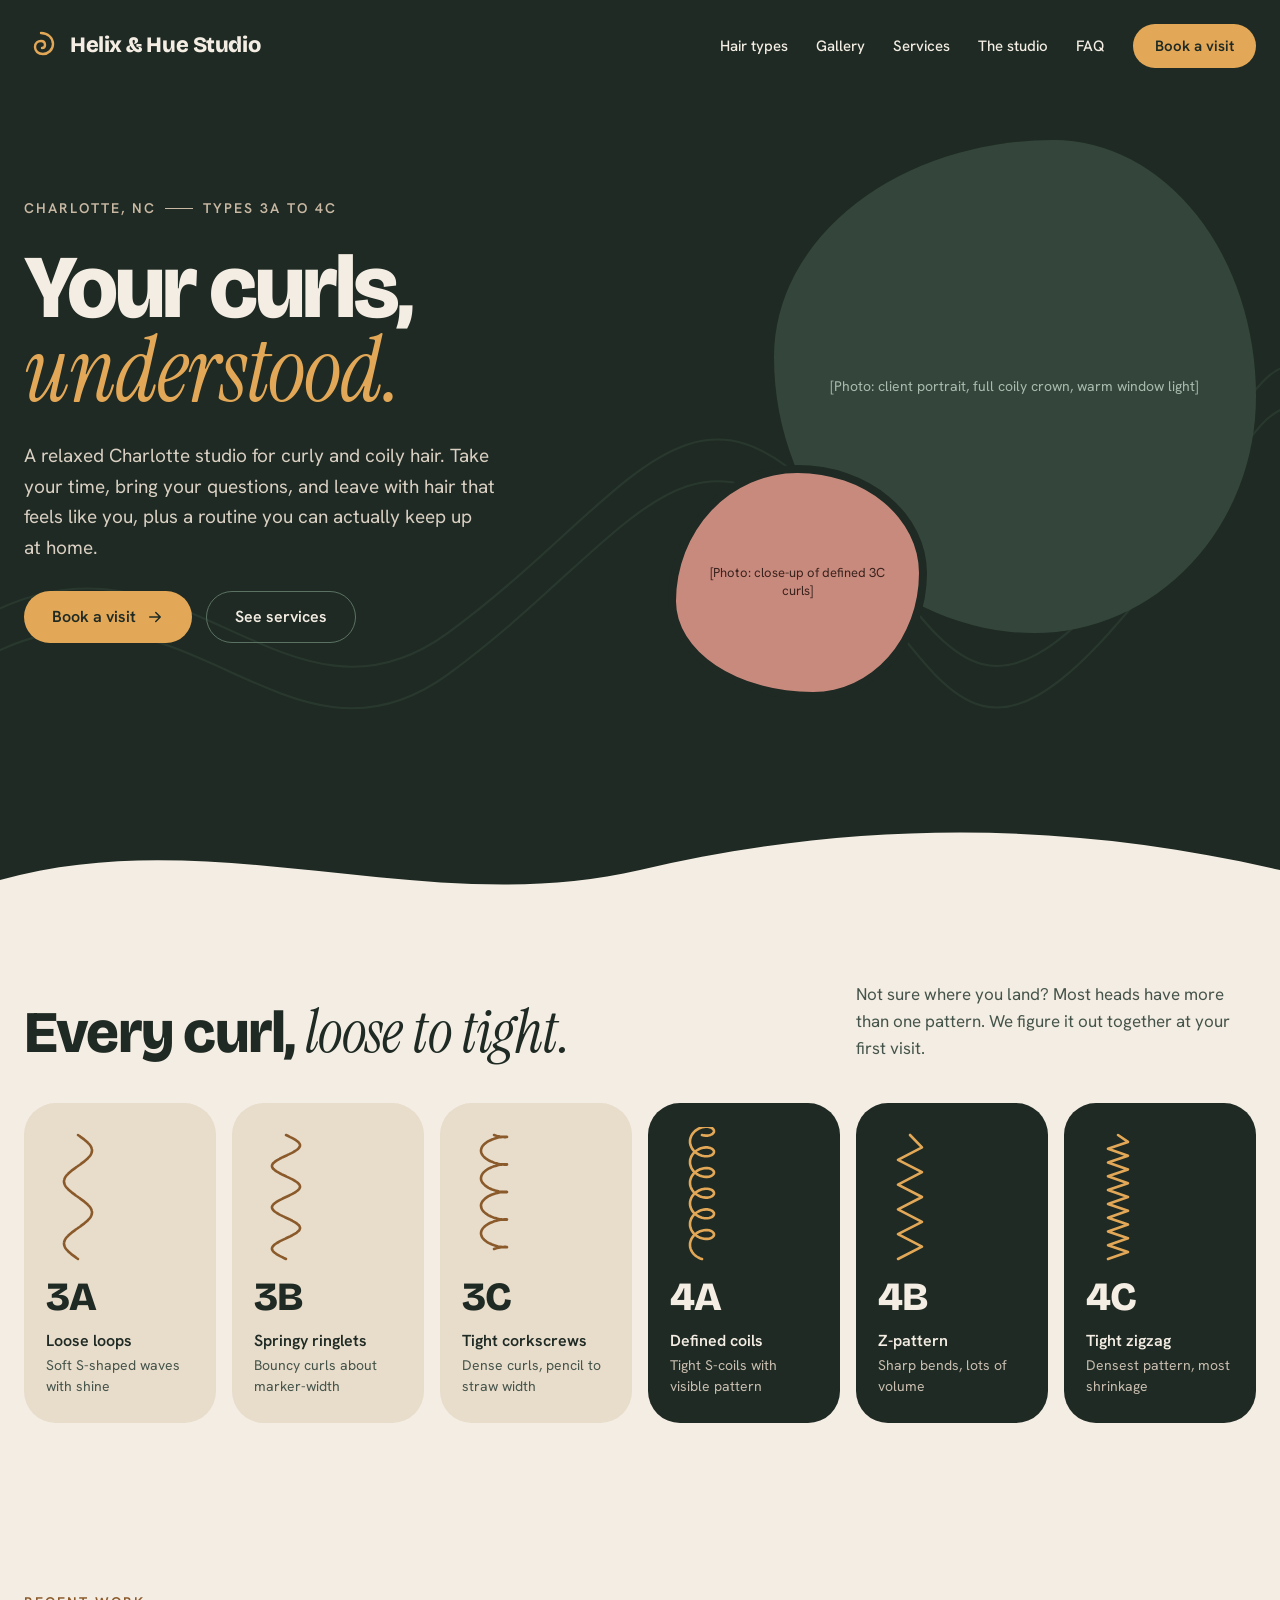
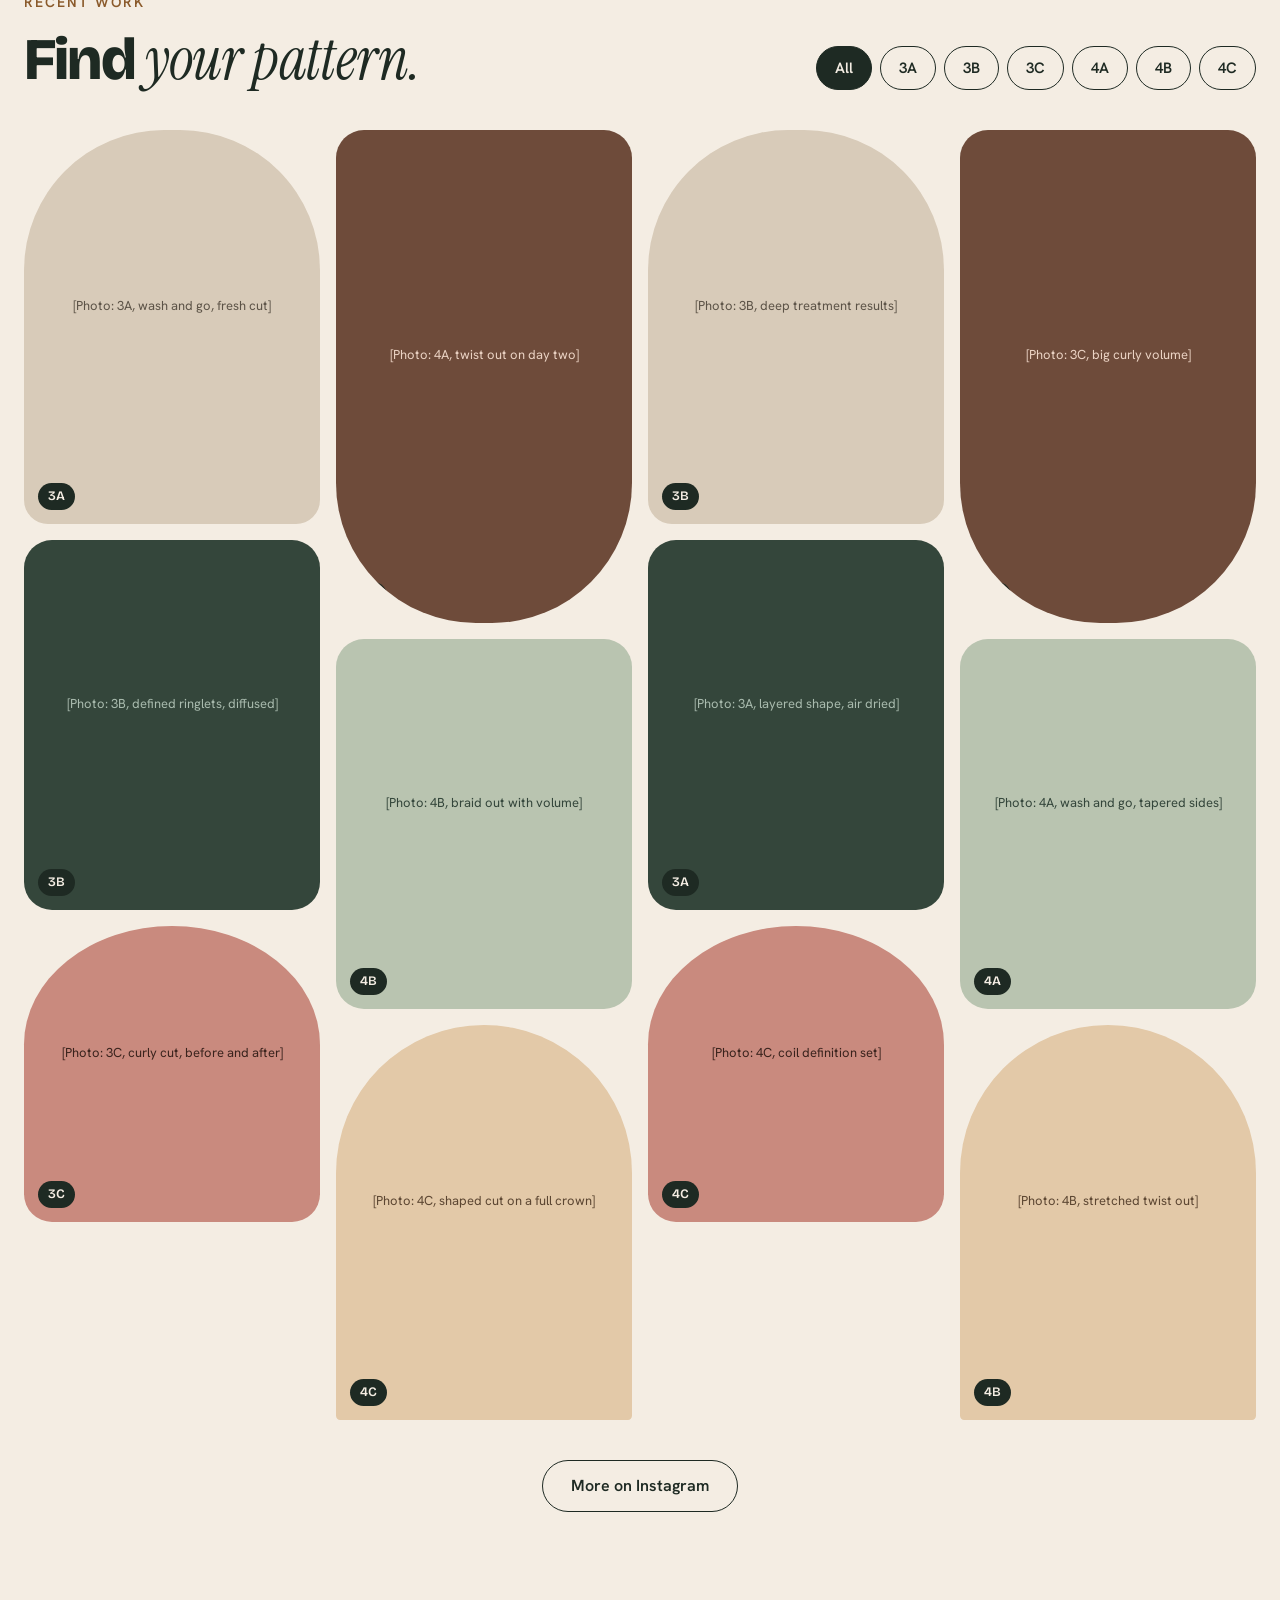
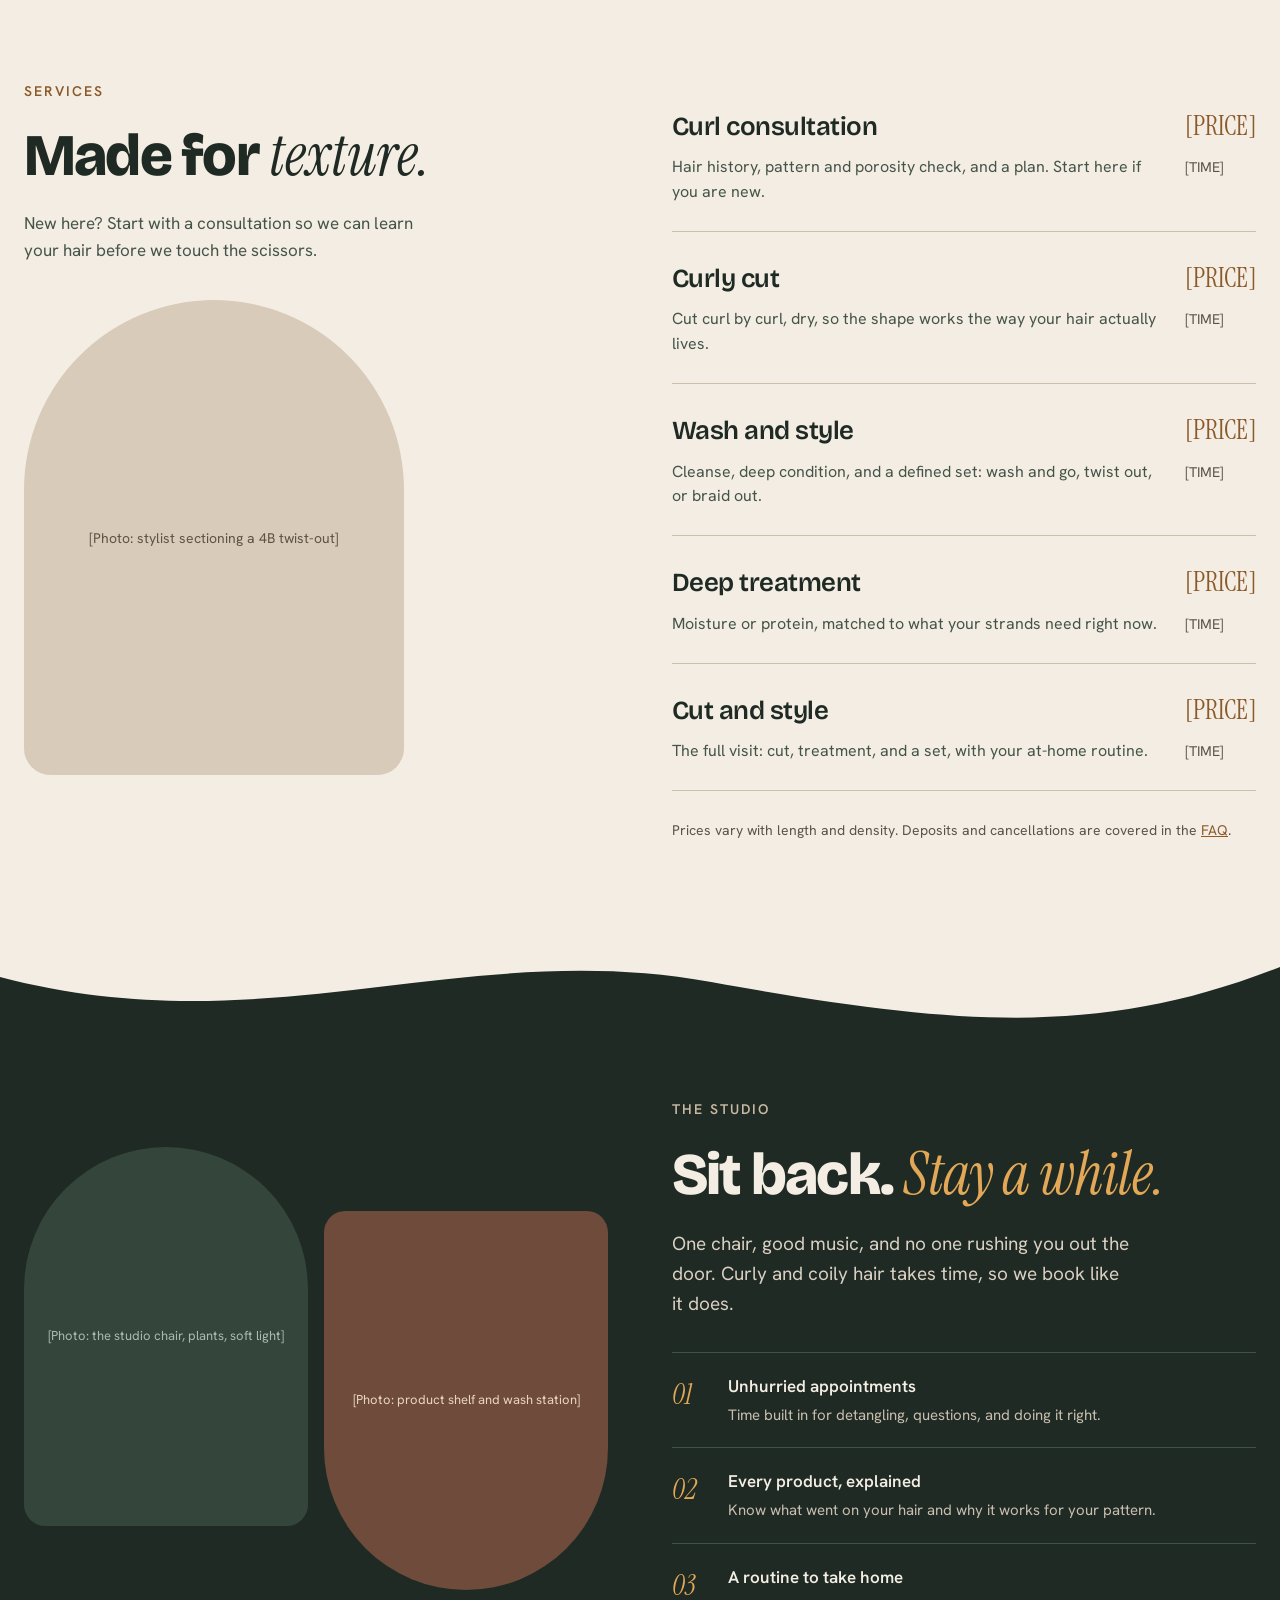
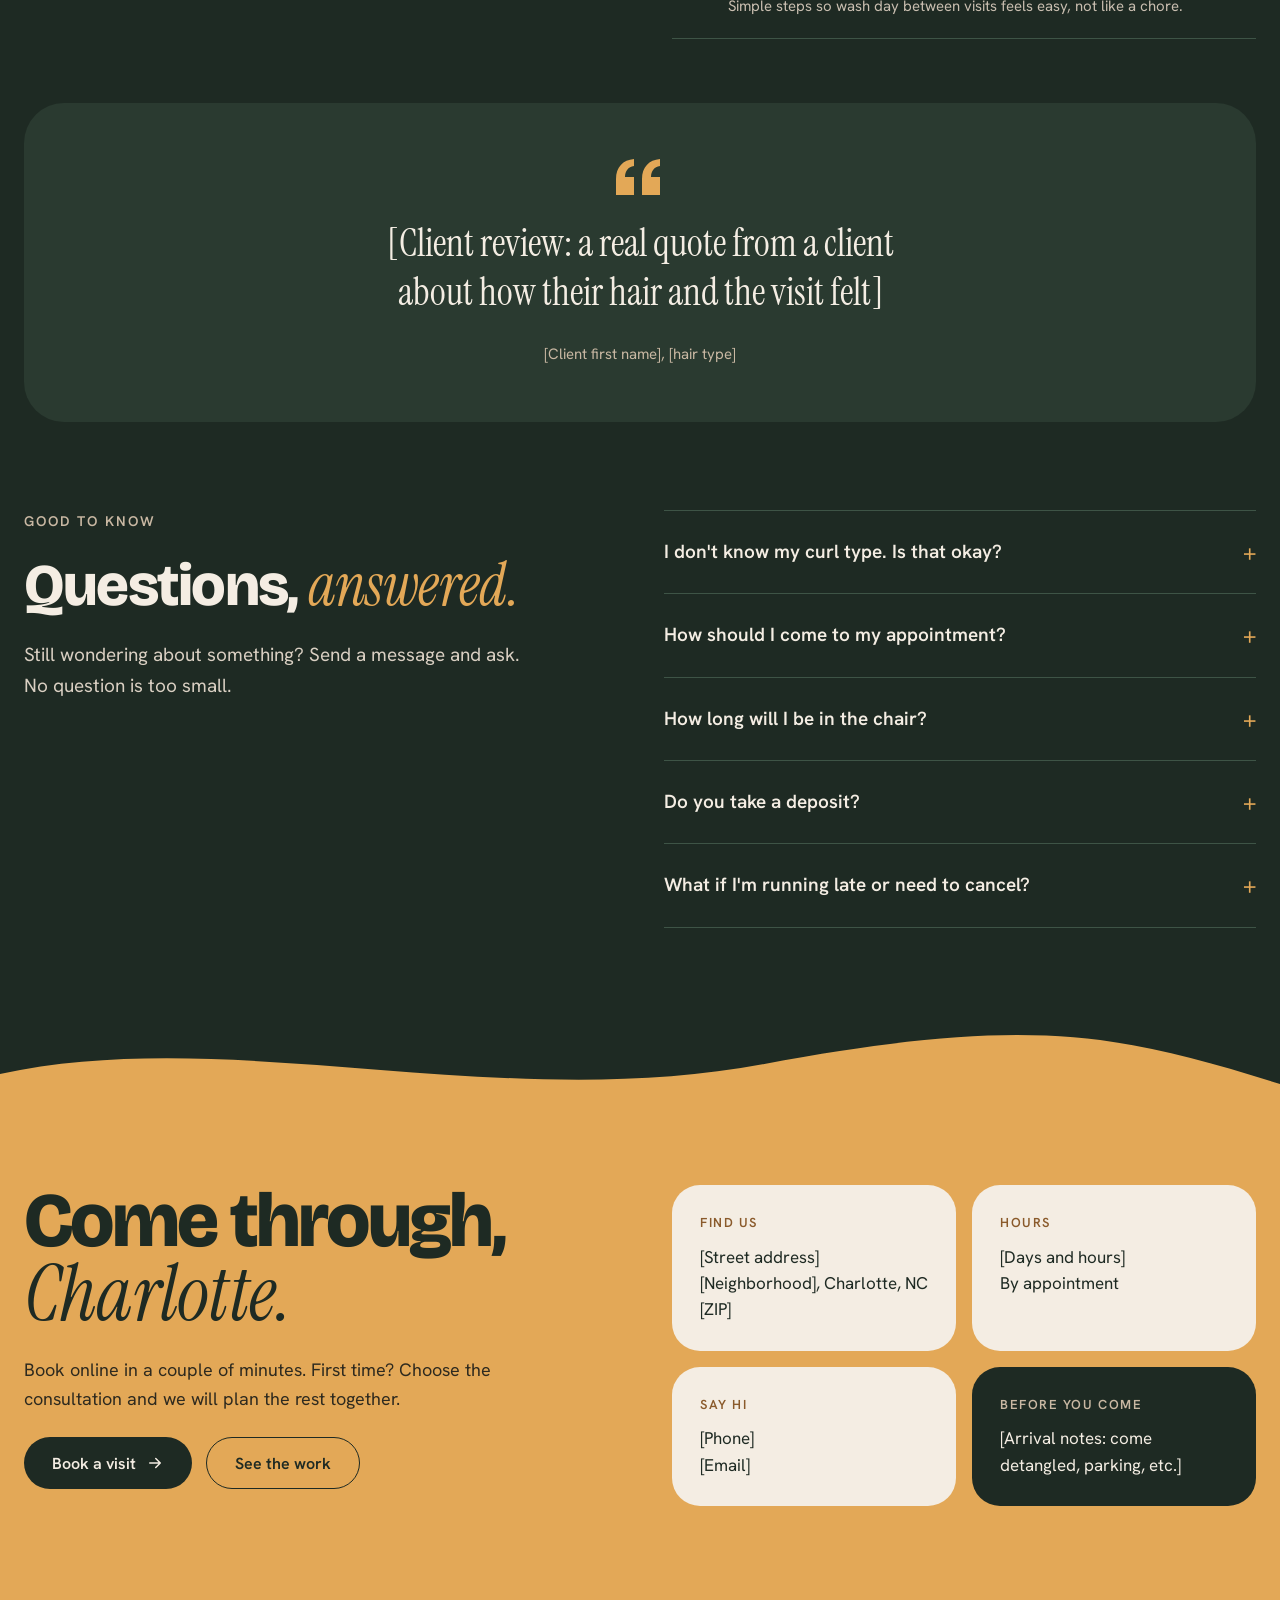
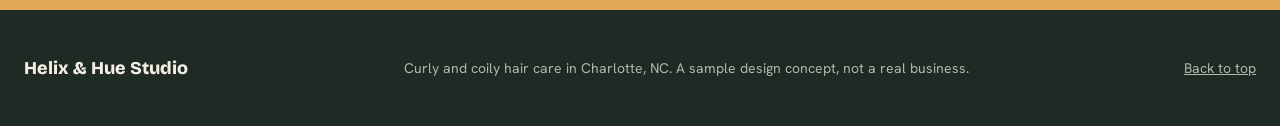
==== index.html @ 9e04fcf2 "Move site files to the repo root so the README and GitHub Pages work" ====
<!doctype html>
<html lang="en">
<head>
  <meta charset="utf-8">
  <meta name="viewport" content="width=device-width, initial-scale=1">
  <title>Helix &amp; Hue Studio | Curly and coily hair care in Charlotte, NC</title>
  <meta name="description" content="A relaxed Charlotte studio for curly and coily hair, types 3A to 4C. Concept project.">
  <link rel="preconnect" href="https://fonts.googleapis.com">
  <link rel="preconnect" href="https://fonts.gstatic.com" crossorigin>
  <link rel="stylesheet" href="https://fonts.googleapis.com/css2?family=Bricolage+Grotesque:opsz,wght@12..96,400;12..96,600;12..96,800&family=Instrument+Serif:ital@0;1&family=Hanken+Grotesk:wght@400;500;600&display=swap">
  <link rel="stylesheet" href="css/styles.css">
  <script src="js/gallery.js" defer></script>
</head>
<body>
  <a class="skip-link" href="#main">Skip to content</a>

  <header class="site-header container">
    <a class="brand" href="#top">
      <svg width="34" height="34" viewBox="0 0 34 34" fill="none" stroke="currentColor" stroke-width="2.4" stroke-linecap="round" aria-hidden="true"><path d="M17 4c7 0 12 5 12 11s-5 10-10 10-8-3-8-7 3-6 6-6 4 2 4 4-1 3-3 3"/></svg>
      <span>Helix &amp; Hue Studio</span>
    </a>
    <div class="header-actions">
      <nav class="site-nav" aria-label="Main">
        <a href="#types">Hair types</a>
        <a href="#gallery">Gallery</a>
        <a href="#services">Services</a>
        <a href="#studio">The studio</a>
        <a href="#faq">FAQ</a>
      </nav>
      <a class="btn btn-accent btn-sm" href="#visit">Book a visit</a>
    </div>
  </header>

  <main id="main">
    <section id="top" class="hero container">
      <svg class="hero-lines" viewBox="0 0 1200 700" preserveAspectRatio="none" aria-hidden="true"><path d="M-40 520 C 160 380, 260 640, 420 520 S 640 260, 760 380 S 900 640, 1040 480 S 1180 200, 1260 300"/><path d="M-40 560 C 160 420, 260 680, 420 560 S 640 300, 760 420 S 900 680, 1040 520 S 1180 240, 1260 340"/></svg>
      <div class="hero-copy">
        <p class="eyebrow eyebrow-light">Charlotte, NC <span class="rule" aria-hidden="true"></span> Types 3A to 4C</p>
        <h1 class="display">Your curls, <em class="accent">understood.</em></h1>
        <p class="lede">A relaxed Charlotte studio for curly and coily hair. Take your time, bring your questions, and leave with hair that feels like you, plus a routine you can actually keep up at home.</p>
        <div class="btn-row">
          <a class="btn btn-accent" href="#visit">Book a visit
            <svg width="18" height="18" viewBox="0 0 24 24" fill="none" stroke="currentColor" stroke-width="2" stroke-linecap="round" stroke-linejoin="round" aria-hidden="true"><path d="M5 12h14M13 6l6 6-6 6"/></svg></a>
          <a class="btn btn-outline-light" href="#services">See services</a>
        </div>
      </div>
      <div class="hero-media">
        <div class="ph ph-blob-lg">[Photo: client portrait, full coily crown, warm window light]</div>
        <div class="ph ph-blob-sm">[Photo: close-up of defined 3C curls]</div>
      </div>
    </section>

    <svg class="wave" viewBox="0 0 1440 90" preserveAspectRatio="none" aria-hidden="true"><path d="M0 60 C 240 0, 480 100, 720 50 S 1200 0, 1440 50 L1440 90 L0 90 Z" fill="var(--linen)"/></svg>

    <div class="light">
      <section id="types" class="container section">
        <div class="section-head">
          <h2 class="h2">Every curl, <em>loose to tight.</em></h2>
          <p class="muted narrow">Not sure where you land? Most heads have more than one pattern. We figure it out together at your first visit.</p>
        </div>
        <ul class="types" role="list">
          <li class="type-card">
            <svg viewBox="0 0 64 136" aria-hidden="true"><path d="M32.0 8.0 L32.7 8.5 L33.5 9.0 L34.2 9.6 L34.9 10.1 L35.6 10.6 L36.3 11.1 L37.0 11.6 L37.7 12.1 L38.4 12.7 L39.0 13.2 L39.6 13.7 L40.2 14.2 L40.8 14.7 L41.4 15.2 L41.9 15.8 L42.4 16.3 L42.9 16.8 L43.3 17.3 L43.7 17.8 L44.1 18.3 L44.5 18.9 L44.8 19.4 L45.1 19.9 L45.3 20.4 L45.5 20.9 L45.7 21.4 L45.8 22.0 L45.9 22.5 L46.0 23.0 L46.0 23.5 L46.0 24.0 L45.9 24.5 L45.8 25.1 L45.7 25.6 L45.5 26.1 L45.3 26.6 L45.1 27.1 L44.8 27.6 L44.5 28.2 L44.1 28.7 L43.7 29.2 L43.3 29.7 L42.9 30.2 L42.4 30.7 L41.9 31.2 L41.4 31.8 L40.8 32.3 L40.2 32.8 L39.6 33.3 L39.0 33.8 L38.4 34.4 L37.7 34.9 L37.0 35.4 L36.3 35.9 L35.6 36.4 L34.9 36.9 L34.2 37.5 L33.5 38.0 L32.7 38.5 L32.0 39.0 L31.3 39.5 L30.5 40.0 L29.8 40.6 L29.1 41.1 L28.4 41.6 L27.7 42.1 L27.0 42.6 L26.3 43.1 L25.6 43.6 L25.0 44.2 L24.4 44.7 L23.8 45.2 L23.2 45.7 L22.6 46.2 L22.1 46.8 L21.6 47.3 L21.1 47.8 L20.7 48.3 L20.3 48.8 L19.9 49.3 L19.5 49.9 L19.2 50.4 L18.9 50.9 L18.7 51.4 L18.5 51.9 L18.3 52.4 L18.2 53.0 L18.1 53.5 L18.0 54.0 L18.0 54.5 L18.0 55.0 L18.1 55.5 L18.2 56.1 L18.3 56.6 L18.5 57.1 L18.7 57.6 L18.9 58.1 L19.2 58.6 L19.5 59.1 L19.9 59.7 L20.3 60.2 L20.7 60.7 L21.1 61.2 L21.6 61.7 L22.1 62.2 L22.6 62.8 L23.2 63.3 L23.8 63.8 L24.4 64.3 L25.0 64.8 L25.6 65.3 L26.3 65.9 L27.0 66.4 L27.7 66.9 L28.4 67.4 L29.1 67.9 L29.8 68.5 L30.5 69.0 L31.3 69.5 L32.0 70.0 L32.7 70.5 L33.5 71.0 L34.2 71.6 L34.9 72.1 L35.6 72.6 L36.3 73.1 L37.0 73.6 L37.7 74.1 L38.4 74.7 L39.0 75.2 L39.6 75.7 L40.2 76.2 L40.8 76.7 L41.4 77.2 L41.9 77.8 L42.4 78.3 L42.9 78.8 L43.3 79.3 L43.7 79.8 L44.1 80.3 L44.5 80.9 L44.8 81.4 L45.1 81.9 L45.3 82.4 L45.5 82.9 L45.7 83.4 L45.8 84.0 L45.9 84.5 L46.0 85.0 L46.0 85.5 L46.0 86.0 L45.9 86.5 L45.8 87.1 L45.7 87.6 L45.5 88.1 L45.3 88.6 L45.1 89.1 L44.8 89.6 L44.5 90.2 L44.1 90.7 L43.7 91.2 L43.3 91.7 L42.9 92.2 L42.4 92.7 L41.9 93.2 L41.4 93.8 L40.8 94.3 L40.2 94.8 L39.6 95.3 L39.0 95.8 L38.4 96.3 L37.7 96.9 L37.0 97.4 L36.3 97.9 L35.6 98.4 L34.9 98.9 L34.2 99.5 L33.5 100.0 L32.7 100.5 L32.0 101.0 L31.3 101.5 L30.5 102.0 L29.8 102.5 L29.1 103.1 L28.4 103.6 L27.7 104.1 L27.0 104.6 L26.3 105.1 L25.6 105.7 L25.0 106.2 L24.4 106.7 L23.8 107.2 L23.2 107.7 L22.6 108.2 L22.1 108.8 L21.6 109.3 L21.1 109.8 L20.7 110.3 L20.3 110.8 L19.9 111.3 L19.5 111.9 L19.2 112.4 L18.9 112.9 L18.7 113.4 L18.5 113.9 L18.3 114.4 L18.2 114.9 L18.1 115.5 L18.0 116.0 L18.0 116.5 L18.0 117.0 L18.1 117.5 L18.2 118.1 L18.3 118.6 L18.5 119.1 L18.7 119.6 L18.9 120.1 L19.2 120.6 L19.5 121.2 L19.9 121.7 L20.3 122.2 L20.7 122.7 L21.1 123.2 L21.6 123.7 L22.1 124.2 L22.6 124.8 L23.2 125.3 L23.8 125.8 L24.4 126.3 L25.0 126.8 L25.6 127.4 L26.3 127.9 L27.0 128.4 L27.7 128.9 L28.4 129.4 L29.1 129.9 L29.8 130.4 L30.5 131.0 L31.3 131.5 L32.0 132.0"/></svg>
            <span class="type-code">3A</span><strong>Loose loops</strong><span class="muted">Soft S-shaped waves with shine</span>
          </li>
          <li class="type-card">
            <svg viewBox="0 0 64 136" aria-hidden="true"><path d="M32.0 8.0 L33.1 8.5 L34.2 9.0 L35.3 9.6 L36.3 10.1 L37.4 10.6 L38.4 11.1 L39.3 11.6 L40.2 12.1 L41.1 12.7 L41.9 13.2 L42.6 13.7 L43.3 14.2 L43.9 14.7 L44.5 15.2 L44.9 15.8 L45.3 16.3 L45.6 16.8 L45.8 17.3 L46.0 17.8 L46.0 18.3 L46.0 18.9 L45.8 19.4 L45.6 19.9 L45.3 20.4 L44.9 20.9 L44.5 21.4 L43.9 22.0 L43.3 22.5 L42.6 23.0 L41.9 23.5 L41.1 24.0 L40.2 24.5 L39.3 25.1 L38.4 25.6 L37.4 26.1 L36.3 26.6 L35.3 27.1 L34.2 27.6 L33.1 28.2 L32.0 28.7 L30.9 29.2 L29.8 29.7 L28.7 30.2 L27.7 30.7 L26.6 31.2 L25.6 31.8 L24.7 32.3 L23.8 32.8 L22.9 33.3 L22.1 33.8 L21.4 34.4 L20.7 34.9 L20.1 35.4 L19.5 35.9 L19.1 36.4 L18.7 36.9 L18.4 37.5 L18.2 38.0 L18.0 38.5 L18.0 39.0 L18.0 39.5 L18.2 40.0 L18.4 40.6 L18.7 41.1 L19.1 41.6 L19.5 42.1 L20.1 42.6 L20.7 43.1 L21.4 43.6 L22.1 44.2 L22.9 44.7 L23.8 45.2 L24.7 45.7 L25.6 46.2 L26.6 46.8 L27.7 47.3 L28.7 47.8 L29.8 48.3 L30.9 48.8 L32.0 49.3 L33.1 49.9 L34.2 50.4 L35.3 50.9 L36.3 51.4 L37.4 51.9 L38.4 52.4 L39.3 52.9 L40.2 53.5 L41.1 54.0 L41.9 54.5 L42.6 55.0 L43.3 55.5 L43.9 56.0 L44.5 56.6 L44.9 57.1 L45.3 57.6 L45.6 58.1 L45.8 58.6 L46.0 59.2 L46.0 59.7 L46.0 60.2 L45.8 60.7 L45.6 61.2 L45.3 61.7 L44.9 62.3 L44.5 62.8 L43.9 63.3 L43.3 63.8 L42.6 64.3 L41.9 64.8 L41.1 65.3 L40.2 65.9 L39.3 66.4 L38.4 66.9 L37.4 67.4 L36.3 67.9 L35.3 68.5 L34.2 69.0 L33.1 69.5 L32.0 70.0 L30.9 70.5 L29.8 71.0 L28.7 71.5 L27.7 72.1 L26.6 72.6 L25.6 73.1 L24.7 73.6 L23.8 74.1 L22.9 74.7 L22.1 75.2 L21.4 75.7 L20.7 76.2 L20.1 76.7 L19.5 77.2 L19.1 77.8 L18.7 78.3 L18.4 78.8 L18.2 79.3 L18.0 79.8 L18.0 80.3 L18.0 80.8 L18.2 81.4 L18.4 81.9 L18.7 82.4 L19.1 82.9 L19.5 83.4 L20.1 84.0 L20.7 84.5 L21.4 85.0 L22.1 85.5 L22.9 86.0 L23.8 86.5 L24.7 87.1 L25.6 87.6 L26.6 88.1 L27.7 88.6 L28.7 89.1 L29.8 89.6 L30.9 90.2 L32.0 90.7 L33.1 91.2 L34.2 91.7 L35.3 92.2 L36.3 92.7 L37.4 93.2 L38.4 93.8 L39.3 94.3 L40.2 94.8 L41.1 95.3 L41.9 95.8 L42.6 96.4 L43.3 96.9 L43.9 97.4 L44.5 97.9 L44.9 98.4 L45.3 98.9 L45.6 99.4 L45.8 100.0 L46.0 100.5 L46.0 101.0 L46.0 101.5 L45.8 102.0 L45.6 102.5 L45.3 103.1 L44.9 103.6 L44.5 104.1 L43.9 104.6 L43.3 105.1 L42.6 105.7 L41.9 106.2 L41.1 106.7 L40.2 107.2 L39.3 107.7 L38.4 108.2 L37.4 108.8 L36.3 109.3 L35.3 109.8 L34.2 110.3 L33.1 110.8 L32.0 111.3 L30.9 111.9 L29.8 112.4 L28.7 112.9 L27.7 113.4 L26.6 113.9 L25.6 114.4 L24.7 115.0 L23.8 115.5 L22.9 116.0 L22.1 116.5 L21.4 117.0 L20.7 117.5 L20.1 118.0 L19.5 118.6 L19.1 119.1 L18.7 119.6 L18.4 120.1 L18.2 120.6 L18.0 121.2 L18.0 121.7 L18.0 122.2 L18.2 122.7 L18.4 123.2 L18.7 123.7 L19.1 124.3 L19.5 124.8 L20.1 125.3 L20.7 125.8 L21.4 126.3 L22.1 126.8 L22.9 127.4 L23.8 127.9 L24.7 128.4 L25.6 128.9 L26.6 129.4 L27.7 129.9 L28.7 130.4 L29.8 131.0 L30.9 131.5 L32.0 132.0"/></svg>
            <span class="type-code">3B</span><strong>Springy ringlets</strong><span class="muted">Bouncy curls about marker-width</span>
          </li>
          <li class="type-card">
            <svg viewBox="0 0 64 136" aria-hidden="true"><path d="M32.0 8.0 L33.5 8.5 L35.0 8.9 L36.5 9.2 L37.9 9.5 L39.2 9.7 L40.4 9.9 L41.5 10.0 L42.5 10.1 L43.3 10.1 L44.0 10.1 L44.5 10.0 L44.8 10.0 L45.0 9.9 L45.0 9.8 L44.8 9.8 L44.4 9.7 L43.8 9.7 L43.1 9.7 L42.2 9.7 L41.2 9.8 L40.0 9.9 L38.8 10.1 L37.4 10.3 L36.0 10.6 L34.5 11.0 L33.0 11.4 L31.5 12.0 L30.0 12.5 L28.5 13.2 L27.0 13.9 L25.6 14.7 L24.4 15.5 L23.2 16.4 L22.1 17.3 L21.2 18.3 L20.4 19.3 L19.8 20.4 L19.4 21.5 L19.1 22.6 L19.0 23.7 L19.1 24.8 L19.4 25.9 L19.8 26.9 L20.4 28.0 L21.2 29.0 L22.1 30.0 L23.2 31.0 L24.4 31.8 L25.6 32.7 L27.0 33.5 L28.5 34.2 L30.0 34.8 L31.5 35.4 L33.0 35.9 L34.5 36.3 L36.0 36.7 L37.4 37.0 L38.8 37.2 L40.0 37.4 L41.2 37.5 L42.2 37.6 L43.1 37.6 L43.8 37.6 L44.4 37.6 L44.8 37.6 L45.0 37.5 L45.0 37.4 L44.8 37.4 L44.5 37.3 L44.0 37.3 L43.3 37.2 L42.5 37.3 L41.5 37.3 L40.4 37.4 L39.2 37.6 L37.9 37.8 L36.5 38.1 L35.0 38.4 L33.5 38.9 L32.0 39.3 L30.5 39.9 L29.0 40.5 L27.5 41.2 L26.1 41.9 L24.8 42.8 L23.6 43.6 L22.5 44.6 L21.5 45.5 L20.7 46.5 L20.0 47.6 L19.5 48.7 L19.2 49.8 L19.0 50.9 L19.0 52.0 L19.2 53.1 L19.6 54.1 L20.2 55.2 L20.9 56.2 L21.8 57.2 L22.8 58.2 L24.0 59.1 L25.2 60.0 L26.6 60.8 L28.0 61.5 L29.5 62.2 L31.0 62.8 L32.5 63.3 L34.0 63.7 L35.5 64.1 L37.0 64.5 L38.4 64.7 L39.6 64.9 L40.8 65.1 L41.9 65.1 L42.8 65.2 L43.6 65.2 L44.2 65.2 L44.6 65.1 L44.9 65.1 L45.0 65.0 L44.9 64.9 L44.6 64.9 L44.2 64.8 L43.6 64.8 L42.8 64.8 L41.9 64.9 L40.8 64.9 L39.6 65.1 L38.4 65.3 L37.0 65.5 L35.5 65.9 L34.0 66.3 L32.5 66.7 L31.0 67.2 L29.5 67.8 L28.0 68.5 L26.6 69.2 L25.2 70.0 L24.0 70.9 L22.8 71.8 L21.8 72.8 L20.9 73.8 L20.2 74.8 L19.6 75.9 L19.2 76.9 L19.0 78.0 L19.0 79.1 L19.2 80.2 L19.5 81.3 L20.0 82.4 L20.7 83.5 L21.5 84.5 L22.5 85.4 L23.6 86.4 L24.8 87.2 L26.1 88.1 L27.5 88.8 L29.0 89.5 L30.5 90.1 L32.0 90.7 L33.5 91.1 L35.0 91.6 L36.5 91.9 L37.9 92.2 L39.2 92.4 L40.4 92.6 L41.5 92.7 L42.5 92.7 L43.3 92.8 L44.0 92.7 L44.5 92.7 L44.8 92.6 L45.0 92.6 L45.0 92.5 L44.8 92.4 L44.4 92.4 L43.8 92.4 L43.1 92.4 L42.2 92.4 L41.2 92.5 L40.0 92.6 L38.8 92.8 L37.4 93.0 L36.0 93.3 L34.5 93.7 L33.0 94.1 L31.5 94.6 L30.0 95.2 L28.5 95.8 L27.0 96.5 L25.6 97.3 L24.4 98.2 L23.2 99.0 L22.1 100.0 L21.2 101.0 L20.4 102.0 L19.8 103.1 L19.4 104.1 L19.1 105.2 L19.0 106.3 L19.1 107.4 L19.4 108.5 L19.8 109.6 L20.4 110.7 L21.2 111.7 L22.1 112.7 L23.2 113.6 L24.4 114.5 L25.6 115.3 L27.0 116.1 L28.5 116.8 L30.0 117.5 L31.5 118.0 L33.0 118.6 L34.5 119.0 L36.0 119.4 L37.4 119.7 L38.8 119.9 L40.0 120.1 L41.2 120.2 L42.2 120.3 L43.1 120.3 L43.8 120.3 L44.4 120.3 L44.8 120.2 L45.0 120.2 L45.0 120.1 L44.8 120.0 L44.5 120.0 L44.0 119.9 L43.3 119.9 L42.5 119.9 L41.5 120.0 L40.4 120.1 L39.2 120.3 L37.9 120.5 L36.5 120.8 L35.0 121.1 L33.5 121.5 L32.0 122.0"/></svg>
            <span class="type-code">3C</span><strong>Tight corkscrews</strong><span class="muted">Dense curls, pencil to straw width</span>
          </li>
          <li class="type-card dark">
            <svg viewBox="0 0 64 136" aria-hidden="true"><path d="M32.0 8.0 L33.9 8.4 L35.7 8.6 L37.4 8.6 L39.1 8.3 L40.5 7.9 L41.7 7.4 L42.7 6.7 L43.4 5.9 L43.9 5.1 L44.0 4.2 L43.9 3.3 L43.4 2.4 L42.7 1.6 L41.7 0.9 L40.5 0.4 L39.1 -0.0 L37.4 -0.2 L35.7 -0.3 L33.9 -0.1 L32.0 0.3 L30.1 1.0 L28.3 1.8 L26.6 2.9 L24.9 4.1 L23.5 5.6 L22.3 7.1 L21.3 8.9 L20.6 10.7 L20.1 12.6 L20.0 14.5 L20.1 16.4 L20.6 18.3 L21.3 20.1 L22.3 21.9 L23.5 23.4 L24.9 24.9 L26.6 26.1 L28.3 27.2 L30.1 28.0 L32.0 28.7 L33.9 29.1 L35.7 29.3 L37.4 29.2 L39.1 29.0 L40.5 28.6 L41.7 28.1 L42.7 27.4 L43.4 26.6 L43.9 25.7 L44.0 24.8 L43.9 23.9 L43.4 23.1 L42.7 22.3 L41.7 21.6 L40.5 21.1 L39.1 20.7 L37.4 20.4 L35.7 20.4 L33.9 20.6 L32.0 21.0 L30.1 21.6 L28.3 22.5 L26.6 23.5 L24.9 24.8 L23.5 26.2 L22.3 27.8 L21.3 29.5 L20.6 31.4 L20.1 33.2 L20.0 35.2 L20.1 37.1 L20.6 39.0 L21.3 40.8 L22.3 42.5 L23.5 44.1 L24.9 45.5 L26.6 46.8 L28.3 47.9 L30.1 48.7 L32.0 49.3 L33.9 49.7 L35.7 49.9 L37.4 49.9 L39.1 49.7 L40.5 49.3 L41.7 48.7 L42.7 48.0 L43.4 47.2 L43.9 46.4 L44.0 45.5 L43.9 44.6 L43.4 43.8 L42.7 43.0 L41.7 42.3 L40.5 41.7 L39.1 41.3 L37.4 41.1 L35.7 41.1 L33.9 41.3 L32.0 41.7 L30.1 42.3 L28.3 43.1 L26.6 44.2 L24.9 45.5 L23.5 46.9 L22.3 48.5 L21.3 50.2 L20.6 52.0 L20.1 53.9 L20.0 55.8 L20.1 57.8 L20.6 59.6 L21.3 61.5 L22.3 63.2 L23.5 64.8 L24.9 66.2 L26.6 67.5 L28.3 68.5 L30.1 69.4 L32.0 70.0 L33.9 70.4 L35.7 70.6 L37.4 70.6 L39.1 70.3 L40.5 69.9 L41.7 69.4 L42.7 68.7 L43.4 67.9 L43.9 67.1 L44.0 66.2 L43.9 65.3 L43.4 64.4 L42.7 63.6 L41.7 62.9 L40.5 62.4 L39.1 62.0 L37.4 61.8 L35.7 61.7 L33.9 61.9 L32.0 62.3 L30.1 63.0 L28.3 63.8 L26.6 64.9 L24.9 66.1 L23.5 67.6 L22.3 69.1 L21.3 70.9 L20.6 72.7 L20.1 74.6 L20.0 76.5 L20.1 78.4 L20.6 80.3 L21.3 82.1 L22.3 83.9 L23.5 85.4 L24.9 86.9 L26.6 88.1 L28.3 89.2 L30.1 90.0 L32.0 90.7 L33.9 91.1 L35.7 91.3 L37.4 91.2 L39.1 91.0 L40.5 90.6 L41.7 90.1 L42.7 89.4 L43.4 88.6 L43.9 87.7 L44.0 86.8 L43.9 85.9 L43.4 85.1 L42.7 84.3 L41.7 83.6 L40.5 83.1 L39.1 82.7 L37.4 82.4 L35.7 82.4 L33.9 82.6 L32.0 83.0 L30.1 83.6 L28.3 84.5 L26.6 85.5 L24.9 86.8 L23.5 88.2 L22.3 89.8 L21.3 91.5 L20.6 93.4 L20.1 95.2 L20.0 97.2 L20.1 99.1 L20.6 101.0 L21.3 102.8 L22.3 104.5 L23.5 106.1 L24.9 107.5 L26.6 108.8 L28.3 109.9 L30.1 110.7 L32.0 111.3 L33.9 111.7 L35.7 111.9 L37.4 111.9 L39.1 111.7 L40.5 111.3 L41.7 110.7 L42.7 110.0 L43.4 109.2 L43.9 108.4 L44.0 107.5 L43.9 106.6 L43.4 105.8 L42.7 105.0 L41.7 104.3 L40.5 103.7 L39.1 103.3 L37.4 103.1 L35.7 103.1 L33.9 103.3 L32.0 103.7 L30.1 104.3 L28.3 105.1 L26.6 106.2 L24.9 107.5 L23.5 108.9 L22.3 110.5 L21.3 112.2 L20.6 114.0 L20.1 115.9 L20.0 117.8 L20.1 119.8 L20.6 121.6 L21.3 123.5 L22.3 125.2 L23.5 126.8 L24.9 128.2 L26.6 129.5 L28.3 130.5 L30.1 131.4 L32.0 132.0"/></svg>
            <span class="type-code">4A</span><strong>Defined coils</strong><span class="muted">Tight S-coils with visible pattern</span>
          </li>
          <li class="type-card dark">
            <svg viewBox="0 0 64 136" aria-hidden="true"><path d="M32.0 8.0 L44.0 20.4 L20.0 32.8 L44.0 45.2 L20.0 57.6 L44.0 70.0 L20.0 82.4 L44.0 94.8 L20.0 107.2 L44.0 119.6 L20.0 132.0"/></svg>
            <span class="type-code">4B</span><strong>Z-pattern</strong><span class="muted">Sharp bends, lots of volume</span>
          </li>
          <li class="type-card dark">
            <svg viewBox="0 0 64 136" aria-hidden="true"><path d="M32.0 8.0 L42.0 14.9 L22.0 21.8 L42.0 28.7 L22.0 35.6 L42.0 42.4 L22.0 49.3 L42.0 56.2 L22.0 63.1 L42.0 70.0 L22.0 76.9 L42.0 83.8 L22.0 90.7 L42.0 97.6 L22.0 104.4 L42.0 111.3 L22.0 118.2 L42.0 125.1 L22.0 132.0"/></svg>
            <span class="type-code">4C</span><strong>Tight zigzag</strong><span class="muted">Densest pattern, most shrinkage</span>
          </li>
        </ul>
      </section>

      <section id="gallery" class="container section">
        <div class="section-head">
          <div class="stack-sm">
            <p class="eyebrow">Recent work</p>
            <h2 class="h2">Find <em>your pattern.</em></h2>
          </div>
          <div class="chips" role="group" aria-label="Filter by hair type">
            <button type="button" class="chip" aria-pressed="true" data-filter="all">All</button>
            <button type="button" class="chip" aria-pressed="false" data-filter="3A">3A</button>
            <button type="button" class="chip" aria-pressed="false" data-filter="3B">3B</button>
            <button type="button" class="chip" aria-pressed="false" data-filter="3C">3C</button>
            <button type="button" class="chip" aria-pressed="false" data-filter="4A">4A</button>
            <button type="button" class="chip" aria-pressed="false" data-filter="4B">4B</button>
            <button type="button" class="chip" aria-pressed="false" data-filter="4C">4C</button>
          </div>
        </div>
        <p class="sr-only" aria-live="polite" id="gallery-status"></p>
        <ul class="gallery" role="list">
          <li class="shot t1" data-type="3A"><span>[Photo: 3A, wash and go, fresh cut]</span><b>3A</b></li>
          <li class="shot t2" data-type="3B"><span>[Photo: 3B, defined ringlets, diffused]</span><b>3B</b></li>
          <li class="shot t3" data-type="3C"><span>[Photo: 3C, curly cut, before and after]</span><b>3C</b></li>
          <li class="shot t4" data-type="4A"><span>[Photo: 4A, twist out on day two]</span><b>4A</b></li>
          <li class="shot t5" data-type="4B"><span>[Photo: 4B, braid out with volume]</span><b>4B</b></li>
          <li class="shot t6" data-type="4C"><span>[Photo: 4C, shaped cut on a full crown]</span><b>4C</b></li>
          <li class="shot t1" data-type="3B"><span>[Photo: 3B, deep treatment results]</span><b>3B</b></li>
          <li class="shot t2" data-type="3A"><span>[Photo: 3A, layered shape, air dried]</span><b>3A</b></li>
          <li class="shot t3" data-type="4C"><span>[Photo: 4C, coil definition set]</span><b>4C</b></li>
          <li class="shot t4" data-type="3C"><span>[Photo: 3C, big curly volume]</span><b>3C</b></li>
          <li class="shot t5" data-type="4A"><span>[Photo: 4A, wash and go, tapered sides]</span><b>4A</b></li>
          <li class="shot t6" data-type="4B"><span>[Photo: 4B, stretched twist out]</span><b>4B</b></li>
        </ul>
        <a class="btn btn-outline center" href="#">More on Instagram</a>
      </section>

      <section id="services" class="container section split">
        <div class="stack">
          <p class="eyebrow">Services</p>
          <h2 class="h2">Made for <em>texture.</em></h2>
          <p class="muted narrow">New here? Start with a consultation so we can learn your hair before we touch the scissors.</p>
          <div class="ph ph-arch">[Photo: stylist sectioning a 4B twist-out]</div>
        </div>
        <div>
          <ul class="services" role="list">
            <li><h3>Curl consultation</h3><span class="price">[PRICE]</span><p>Hair history, pattern and porosity check, and a plan. Start here if you are new.</p><span class="time">[TIME]</span></li>
            <li><h3>Curly cut</h3><span class="price">[PRICE]</span><p>Cut curl by curl, dry, so the shape works the way your hair actually lives.</p><span class="time">[TIME]</span></li>
            <li><h3>Wash and style</h3><span class="price">[PRICE]</span><p>Cleanse, deep condition, and a defined set: wash and go, twist out, or braid out.</p><span class="time">[TIME]</span></li>
            <li><h3>Deep treatment</h3><span class="price">[PRICE]</span><p>Moisture or protein, matched to what your strands need right now.</p><span class="time">[TIME]</span></li>
            <li><h3>Cut and style</h3><span class="price">[PRICE]</span><p>The full visit: cut, treatment, and a set, with your at-home routine.</p><span class="time">[TIME]</span></li>
          </ul>
          <p class="fine">Prices vary with length and density. Deposits and cancellations are covered in the <a href="#faq">FAQ</a>.</p>
        </div>
      </section>
    </div>

    <svg class="wave wave-down" viewBox="0 0 1440 90" preserveAspectRatio="none" aria-hidden="true"><path d="M0 40 C 300 110, 520 0, 800 45 S 1240 100, 1440 30 L1440 90 L0 90 Z" fill="var(--forest)"/></svg>

    <section id="studio" class="container section">
      <div class="split split-center">
        <div class="duo">
          <div class="ph ph-arch-dark">[Photo: the studio chair, plants, soft light]</div>
          <div class="ph ph-arch-flip">[Photo: product shelf and wash station]</div>
        </div>
        <div class="stack">
          <p class="eyebrow eyebrow-light">The studio</p>
          <h2 class="h2">Sit back. <em class="accent">Stay a while.</em></h2>
          <p class="lede">One chair, good music, and no one rushing you out the door. Curly and coily hair takes time, so we book like it does.</p>
          <ol class="promises">
            <li><span>01</span><div><strong>Unhurried appointments</strong><p>Time built in for detangling, questions, and doing it right.</p></div></li>
            <li><span>02</span><div><strong>Every product, explained</strong><p>Know what went on your hair and why it works for your pattern.</p></div></li>
            <li><span>03</span><div><strong>A routine to take home</strong><p>Simple steps so wash day between visits feels easy, not like a chore.</p></div></li>
          </ol>
        </div>
      </div>

      <figure class="review">
        <svg width="48" height="36" viewBox="0 0 48 36" aria-hidden="true"><path d="M0 36V20C0 8 7 1 18 0v7c-6 1-9 5-9 11h9v18H0zm26 0V20C26 8 33 1 44 0v7c-6 1-9 5-9 11h9v18H26z"/></svg>
        <blockquote>[Client review: a real quote from a client about how their hair and the visit felt]</blockquote>
        <figcaption>[Client first name], [hair type]</figcaption>
      </figure>

      <div id="faq" class="split faq-wrap">
        <div class="stack">
          <p class="eyebrow eyebrow-light">Good to know</p>
          <h2 class="h2">Questions, <em class="accent">answered.</em></h2>
          <p class="lede narrow">Still wondering about something? Send a message and ask. No question is too small.</p>
        </div>
        <div class="faq">
          <details><summary>I don't know my curl type. Is that okay?</summary><p>Yes. Most heads have more than one pattern, and that's normal. We figure it out together during your consultation.</p></details>
          <details><summary>How should I come to my appointment?</summary><p>[Prep instructions: detangled or not, hair down, product to skip, and so on]</p></details>
          <details><summary>How long will I be in the chair?</summary><p>It depends on your length, density and service. Each service lists an estimated time, and first visits run a little longer so there's room to talk.</p></details>
          <details><summary>Do you take a deposit?</summary><p>[Deposit amount, when it's due, and how it applies to your service]</p></details>
          <details><summary>What if I'm running late or need to cancel?</summary><p>[Late arrival window and cancellation notice policy]</p></details>
        </div>
      </div>
    </section>

    <svg class="wave" viewBox="0 0 1440 90" preserveAspectRatio="none" aria-hidden="true"><path d="M0 50 C 260 0, 560 90, 860 40 S 1260 10, 1440 60 L1440 90 L0 90 Z" fill="var(--accent)"/></svg>

    <section id="visit" class="visit">
      <div class="container section split">
        <div class="stack">
          <h2 class="display display-sm">Come through, <em>Charlotte.</em></h2>
          <p class="lede lede-dark">Book online in a couple of minutes. First time? Choose the consultation and we will plan the rest together.</p>
          <div class="btn-row">
            <a class="btn btn-dark" href="#">Book a visit
              <svg width="18" height="18" viewBox="0 0 24 24" fill="none" stroke="currentColor" stroke-width="2" stroke-linecap="round" stroke-linejoin="round" aria-hidden="true"><path d="M5 12h14M13 6l6 6-6 6"/></svg></a>
            <a class="btn btn-outline" href="#">See the work</a>
          </div>
        </div>
        <div class="info-grid">
          <div class="info"><span class="eyebrow">Find us</span><p>[Street address]<br>[Neighborhood], Charlotte, NC [ZIP]</p></div>
          <div class="info"><span class="eyebrow">Hours</span><p>[Days and hours]<br>By appointment</p></div>
          <div class="info"><span class="eyebrow">Say hi</span><p>[Phone]<br>[Email]</p></div>
          <div class="info info-dark"><span class="eyebrow eyebrow-light">Before you come</span><p>[Arrival notes: come detangled, parking, etc.]</p></div>
        </div>
      </div>
    </section>
  </main>

  <footer class="site-footer container">
    <span class="brand-sm">Helix &amp; Hue Studio</span>
    <span>Curly and coily hair care in Charlotte, NC. A sample design concept, not a real business.</span>
    <a href="#top">Back to top</a>
  </footer>
</body>
</html>
---- css/styles.css ----
/* Helix & Hue Studio: styles */

:root {
  --forest: #1E2A23;
  --forest-2: #2A3A30;
  --forest-3: #34463B;
  --line-dark: #3E5446;
  --moss: #5B7263;
  --linen: #F4EDE3;
  --sand: #E8DCCB;
  --sand-2: #D8CBB9;
  --line-light: #CDBFAC;
  --clay: #C98A7E;
  --umber: #6E4B3A;
  --rust: #8A5A2B;
  --accent: #E3A857;
  --text-soft: #D9CFC2;
  --text-softer: #C9BEB0;
  --text-label: #C9B8A3;
  --text-muted: #45544A;
  --text-fine: #5C5347;

  --font-display: 'Bricolage Grotesque', 'Arial Black', sans-serif;
  --font-serif: 'Instrument Serif', Georgia, serif;
  --font-body: 'Hanken Grotesk', 'Helvetica Neue', sans-serif;

  --radius: 28px;
  --gutter: 24px;
  --max: 1280px;
}

*,
*::before,
*::after { box-sizing: border-box; }

html { scroll-behavior: smooth; }

body {
  margin: 0;
  background: var(--forest);
  color: var(--linen);
  font-family: var(--font-body);
  font-size: 17px;
  line-height: 1.6;
  overflow-x: hidden;
}

a { color: var(--accent); }
a:hover { color: #F2C889; }

:focus-visible {
  outline: 3px solid var(--accent);
  outline-offset: 3px;
  border-radius: 6px;
}

.sr-only {
  position: absolute;
  width: 1px;
  height: 1px;
  overflow: hidden;
  clip: rect(0 0 0 0);
  white-space: nowrap;
}

.skip-link {
  position: absolute;
  left: 16px;
  top: -60px;
  z-index: 10;
  padding: 10px 16px;
  border-radius: 999px;
  background: var(--accent);
  color: var(--forest);
  font-weight: 600;
}
.skip-link:focus { top: 16px; }

/* Layout */

.container {
  max-width: var(--max);
  margin: 0 auto;
  padding-left: var(--gutter);
  padding-right: var(--gutter);
}

.section { padding-top: 72px; padding-bottom: 96px; }

.stack { display: flex; flex-direction: column; gap: 24px; }
.stack-sm { display: flex; flex-direction: column; gap: 16px; }

.split {
  display: grid;
  grid-template-columns: repeat(auto-fit, minmax(min(360px, 100%), 1fr));
  gap: 64px;
}
.split-center { align-items: center; }

.section-head {
  display: flex;
  flex-wrap: wrap;
  align-items: flex-end;
  justify-content: space-between;
  gap: 24px;
  margin-bottom: 40px;
}

.narrow { max-width: 400px; }

.light { background: var(--linen); color: var(--forest); }

/* Type */

.eyebrow {
  margin: 0;
  font-size: 14px;
  font-weight: 600;
  letter-spacing: 0.14em;
  text-transform: uppercase;
  color: var(--rust);
}
.eyebrow-light { color: var(--text-label); }

.display,
.h2 {
  margin: 0;
  font-family: var(--font-display);
  font-weight: 800;
  letter-spacing: -0.03em;
  text-wrap: balance;
}
.display { font-size: clamp(52px, 7vw, 104px); line-height: 0.92; letter-spacing: -0.035em; }
.display-sm { font-size: clamp(44px, 6vw, 88px); line-height: 0.95; }
.h2 { font-size: clamp(38px, 4.6vw, 64px); line-height: 1; }

.display em,
.h2 em {
  font-family: var(--font-serif);
  font-style: italic;
  font-weight: 400;
  letter-spacing: -0.01em;
}
em.accent { color: var(--accent); }

.lede { margin: 0; max-width: 500px; font-size: 19px; color: var(--text-soft); text-wrap: pretty; }
.lede-dark { color: #2E2A1F; font-size: 18px; }
.muted { margin: 0; color: var(--text-muted); }
.fine { margin: 28px 0 0; font-size: 14px; color: var(--text-fine); }
.fine a { color: var(--rust); }

/* Buttons */

.btn {
  display: inline-flex;
  align-items: center;
  justify-content: center;
  gap: 10px;
  min-height: 52px;
  padding: 0 28px;
  border-radius: 999px;
  font-weight: 600;
  font-size: 16px;
  text-decoration: none;
  transition: transform 0.15s ease;
}
.btn:hover { transform: translateY(-1px); }
.btn-sm { min-height: 44px; padding: 0 22px; font-size: 15px; }
.btn-accent,
.btn-accent:hover { background: var(--accent); color: var(--forest); }
.btn-dark,
.btn-dark:hover { background: var(--forest); color: var(--linen); }
.btn-outline,
.btn-outline:hover { border: 1.5px solid var(--forest); color: var(--forest); }
.btn-outline-light,
.btn-outline-light:hover { border: 1.5px solid var(--moss); color: var(--linen); }
.btn-row { display: flex; flex-wrap: wrap; gap: 14px; }
.center { align-self: center; display: flex; width: fit-content; margin: 8px auto 0; }

/* Photo placeholders */

.ph {
  display: flex;
  align-items: center;
  justify-content: center;
  text-align: center;
  padding: 24px;
  font-size: 14px;
  line-height: 1.45;
}

/* Header */

.site-header {
  display: flex;
  flex-wrap: wrap;
  align-items: center;
  justify-content: space-between;
  gap: 16px 20px;
  padding-top: 24px;
  padding-bottom: 24px;
}
.brand {
  display: flex;
  align-items: center;
  gap: 12px;
  color: var(--linen);
  text-decoration: none;
  font-family: var(--font-display);
  font-weight: 800;
  font-size: 22px;
  letter-spacing: -0.02em;
}
.brand svg { color: var(--accent); }
.header-actions {
  flex: 1 1 auto;
  min-width: 0;
  display: flex;
  align-items: center;
  justify-content: flex-end;
  gap: 16px;
}
.site-nav {
  min-width: 0;
  display: flex;
  gap: 4px;
  overflow-x: auto;
  white-space: nowrap;
  scrollbar-width: none;
}
.site-nav a {
  display: inline-flex;
  align-items: center;
  min-height: 44px;
  padding: 0 12px;
  color: var(--linen);
  font-size: 15px;
  font-weight: 500;
  text-decoration: none;
}
.site-nav a:hover { color: var(--accent); }
.header-actions .btn { flex-shrink: 0; }

/* Hero */

.hero {
  position: relative;
  display: grid;
  grid-template-columns: repeat(auto-fit, minmax(min(460px, 100%), 1fr));
  gap: 56px;
  align-items: center;
  padding-top: 48px;
  padding-bottom: 120px;
}
.hero-lines {
  position: absolute;
  inset: 0;
  width: 100%;
  height: 100%;
  pointer-events: none;
  opacity: 0.35;
  fill: none;
  stroke: var(--line-dark);
  stroke-width: 2;
}
.hero-copy { position: relative; display: flex; flex-direction: column; gap: 28px; }
.hero-copy .eyebrow { display: flex; align-items: center; gap: 10px; }
.rule { width: 28px; height: 1px; background: currentColor; }
.hero-media { position: relative; min-height: 560px; }
.ph-blob-lg {
  position: absolute;
  top: 0;
  right: 0;
  width: 82%;
  height: 88%;
  border-radius: 58% 42% 46% 54% / 44% 52% 48% 56%;
  background: var(--forest-3);
  color: #A9BBAE;
  padding: 40px;
}
.ph-blob-sm {
  position: absolute;
  bottom: 0;
  left: 0;
  width: 44%;
  height: 42%;
  border-radius: 50% 50% 44% 56% / 58% 46% 54% 42%;
  background: var(--clay);
  color: #3A231D;
  border: 8px solid var(--forest);
  font-size: 13px;
}

/* Waves */

.wave { display: block; width: 100%; height: 90px; margin-bottom: -1px; }
.wave-down { background: var(--linen); }

/* Hair types */

.types {
  list-style: none;
  margin: 0;
  padding: 0;
  display: grid;
  grid-template-columns: repeat(auto-fit, minmax(min(150px, 100%), 1fr));
  gap: 16px;
}
.type-card {
  padding: 24px 22px 26px;
  border-radius: 32px;
  background: var(--sand);
  display: flex;
  flex-direction: column;
  gap: 14px;
}
.type-card svg {
  width: 64px;
  height: 136px;
  fill: none;
  stroke: var(--rust);
  stroke-width: 2.6;
  stroke-linecap: round;
  stroke-linejoin: round;
}
.type-code {
  font-family: var(--font-display);
  font-weight: 800;
  font-size: 40px;
  line-height: 1;
  letter-spacing: -0.03em;
}
.type-card strong { font-size: 16px; font-weight: 600; line-height: 1.3; }
.type-card .muted { font-size: 14px; line-height: 1.5; margin-top: -10px; }
.type-card.dark { background: var(--forest); color: var(--linen); }
.type-card.dark svg { stroke: var(--accent); }
.type-card.dark .muted { color: var(--text-softer); }

/* Gallery */

.chips { display: flex; flex-wrap: wrap; gap: 8px; }
.chip {
  min-height: 44px;
  min-width: 52px;
  padding: 0 18px;
  border-radius: 999px;
  border: 1.5px solid var(--forest);
  background: transparent;
  color: var(--forest);
  font: 600 15px var(--font-body);
  cursor: pointer;
}
.chip[aria-pressed="true"] { background: var(--forest); color: var(--linen); }

.gallery {
  list-style: none;
  margin: 0 0 40px;
  padding: 0;
  columns: 4 150px;
  column-gap: 16px;
}
.shot {
  break-inside: avoid;
  margin: 0 0 16px;
  display: flex;
  flex-direction: column;
  overflow: hidden;
  font-size: 13px;
  line-height: 1.45;
}
.shot[hidden] { display: none; }
.shot span { flex: 1 1 auto; display: flex; align-items: center; justify-content: center; text-align: center; padding: 20px; }
.shot b {
  align-self: flex-start;
  margin: 0 0 14px 14px;
  padding: 4px 10px;
  border-radius: 999px;
  background: var(--forest);
  color: var(--linen);
  font-family: var(--font-display);
  font-weight: 600;
  font-size: 13px;
}
.t1 { aspect-ratio: 3 / 4; border-radius: 140px 140px 24px 24px; background: var(--sand-2); color: var(--text-fine); }
.t2 { aspect-ratio: 4 / 5; border-radius: 28px; background: var(--forest-3); color: #A9BBAE; }
.t3 { aspect-ratio: 1 / 1; border-radius: 50% 50% 28px 28px / 40% 40% 28px 28px; background: var(--clay); color: #3A231D; }
.t4 { aspect-ratio: 3 / 5; border-radius: 28px 28px 140px 140px; background: var(--umber); color: #EBD3C4; }
.t5 { aspect-ratio: 4 / 5; border-radius: 28px; background: #B9C4B0; color: var(--forest-3); }
.t6 { aspect-ratio: 3 / 4; border-radius: 999px 999px 28px 28px; background: #E3C9A8; color: #5C4632; }

/* Services */

.ph-arch {
  margin-top: 12px;
  width: 100%;
  max-width: 380px;
  aspect-ratio: 4 / 5;
  border-radius: 200px 200px 28px 28px;
  background: var(--sand-2);
  color: var(--text-fine);
}
.services { list-style: none; margin: 0; padding: 0; }
.services li {
  display: grid;
  grid-template-columns: minmax(0, 1fr) auto;
  gap: 8px 24px;
  align-items: baseline;
  padding: 26px 0;
  border-bottom: 1px solid var(--line-light);
}
.services h3 { margin: 0; font-family: var(--font-display); font-weight: 600; font-size: 26px; letter-spacing: -0.02em; }
.services .price { font-family: var(--font-serif); font-size: 26px; color: var(--rust); }
.services p { margin: 0; font-size: 16px; line-height: 1.55; color: var(--text-muted); }
.services .time { font-size: 14px; color: var(--text-fine); }

/* Studio */

.duo { display: grid; grid-template-columns: repeat(2, minmax(0, 1fr)); gap: 16px; }
.ph-arch-dark,
.ph-arch-flip { aspect-ratio: 3 / 4; font-size: 13px; }
.ph-arch-dark { border-radius: 160px 160px 24px 24px; background: var(--forest-3); color: #A9BBAE; }
.ph-arch-flip { margin-top: 64px; border-radius: 24px 24px 160px 160px; background: var(--umber); color: #EBD3C4; }

.promises { list-style: none; margin: 8px 0 0; padding: 0; border-top: 1px solid var(--line-dark); }
.promises li { display: flex; gap: 20px; padding: 20px 0; border-bottom: 1px solid var(--line-dark); }
.promises span { min-width: 36px; font-family: var(--font-serif); font-style: italic; font-size: 28px; color: var(--accent); }
.promises strong { font-size: 17px; font-weight: 600; }
.promises p { margin: 4px 0 0; font-size: 15px; line-height: 1.55; color: var(--text-softer); }

.review {
  margin: 64px 0 0;
  padding: 56px 24px;
  border-radius: 40px;
  background: var(--forest-2);
  display: flex;
  flex-direction: column;
  align-items: center;
  gap: 24px;
  text-align: center;
}
.review svg { fill: var(--accent); }
.review blockquote {
  margin: 0;
  max-width: 820px;
  font-family: var(--font-serif);
  font-size: clamp(26px, 3vw, 38px);
  line-height: 1.3;
  text-wrap: balance;
}
.review figcaption { font-size: 15px; color: var(--text-label); }

/* FAQ */

.faq-wrap { padding-top: 88px; gap: 48px; }
.faq { border-top: 1px solid var(--line-dark); }
.faq details { border-bottom: 1px solid var(--line-dark); }
.faq summary {
  cursor: pointer;
  list-style: none;
  display: flex;
  justify-content: space-between;
  align-items: center;
  gap: 16px;
  min-height: 44px;
  padding: 22px 0;
  font-size: 19px;
  font-weight: 600;
}
.faq summary::-webkit-details-marker { display: none; }
.faq summary::after { content: "+"; font-size: 24px; font-weight: 400; color: var(--accent); }
.faq details[open] summary::after { content: "\2212"; }
.faq p { margin: 0 0 22px; font-size: 16px; color: var(--text-softer); }

/* Visit */

.visit { background: var(--accent); color: var(--forest); }
.visit .section { padding-bottom: 104px; align-items: start; }
.visit .display em { font-family: var(--font-serif); }
.info-grid { display: grid; grid-template-columns: repeat(auto-fit, minmax(min(200px, 100%), 1fr)); gap: 16px; }
.info { padding: 28px; border-radius: var(--radius); background: var(--linen); display: flex; flex-direction: column; gap: 10px; }
.info .eyebrow { font-size: 13px; letter-spacing: 0.12em; }
.info p { margin: 0; font-size: 17px; line-height: 1.55; }
.info-dark { background: var(--forest); color: var(--linen); }

/* Footer */

.site-footer {
  display: flex;
  flex-wrap: wrap;
  align-items: center;
  justify-content: space-between;
  gap: 16px;
  padding-top: 36px;
  padding-bottom: 36px;
  font-size: 14px;
  color: #A9BBAE;
}
.site-footer a { display: inline-flex; align-items: center; min-height: 44px; color: #A9BBAE; }
.brand-sm { font-family: var(--font-display); font-weight: 800; font-size: 18px; color: var(--linen); }

/* Small screens */

@media (max-width: 720px) {
  .section { padding-top: 56px; padding-bottom: 72px; }
  .hero { padding-bottom: 80px; }
  .hero-media { min-height: 420px; }
  .gallery { columns: 2; column-gap: 10px; }
  .shot { margin-bottom: 10px; }
  .chips { flex-wrap: nowrap; overflow-x: auto; width: 100%; padding-bottom: 4px; }
  .chip { flex-shrink: 0; }
  .services h3,
  .services .price { font-size: 22px; }
}

@media (prefers-reduced-motion: reduce) {
  html { scroll-behavior: auto; }
  .btn { transition: none; }
}
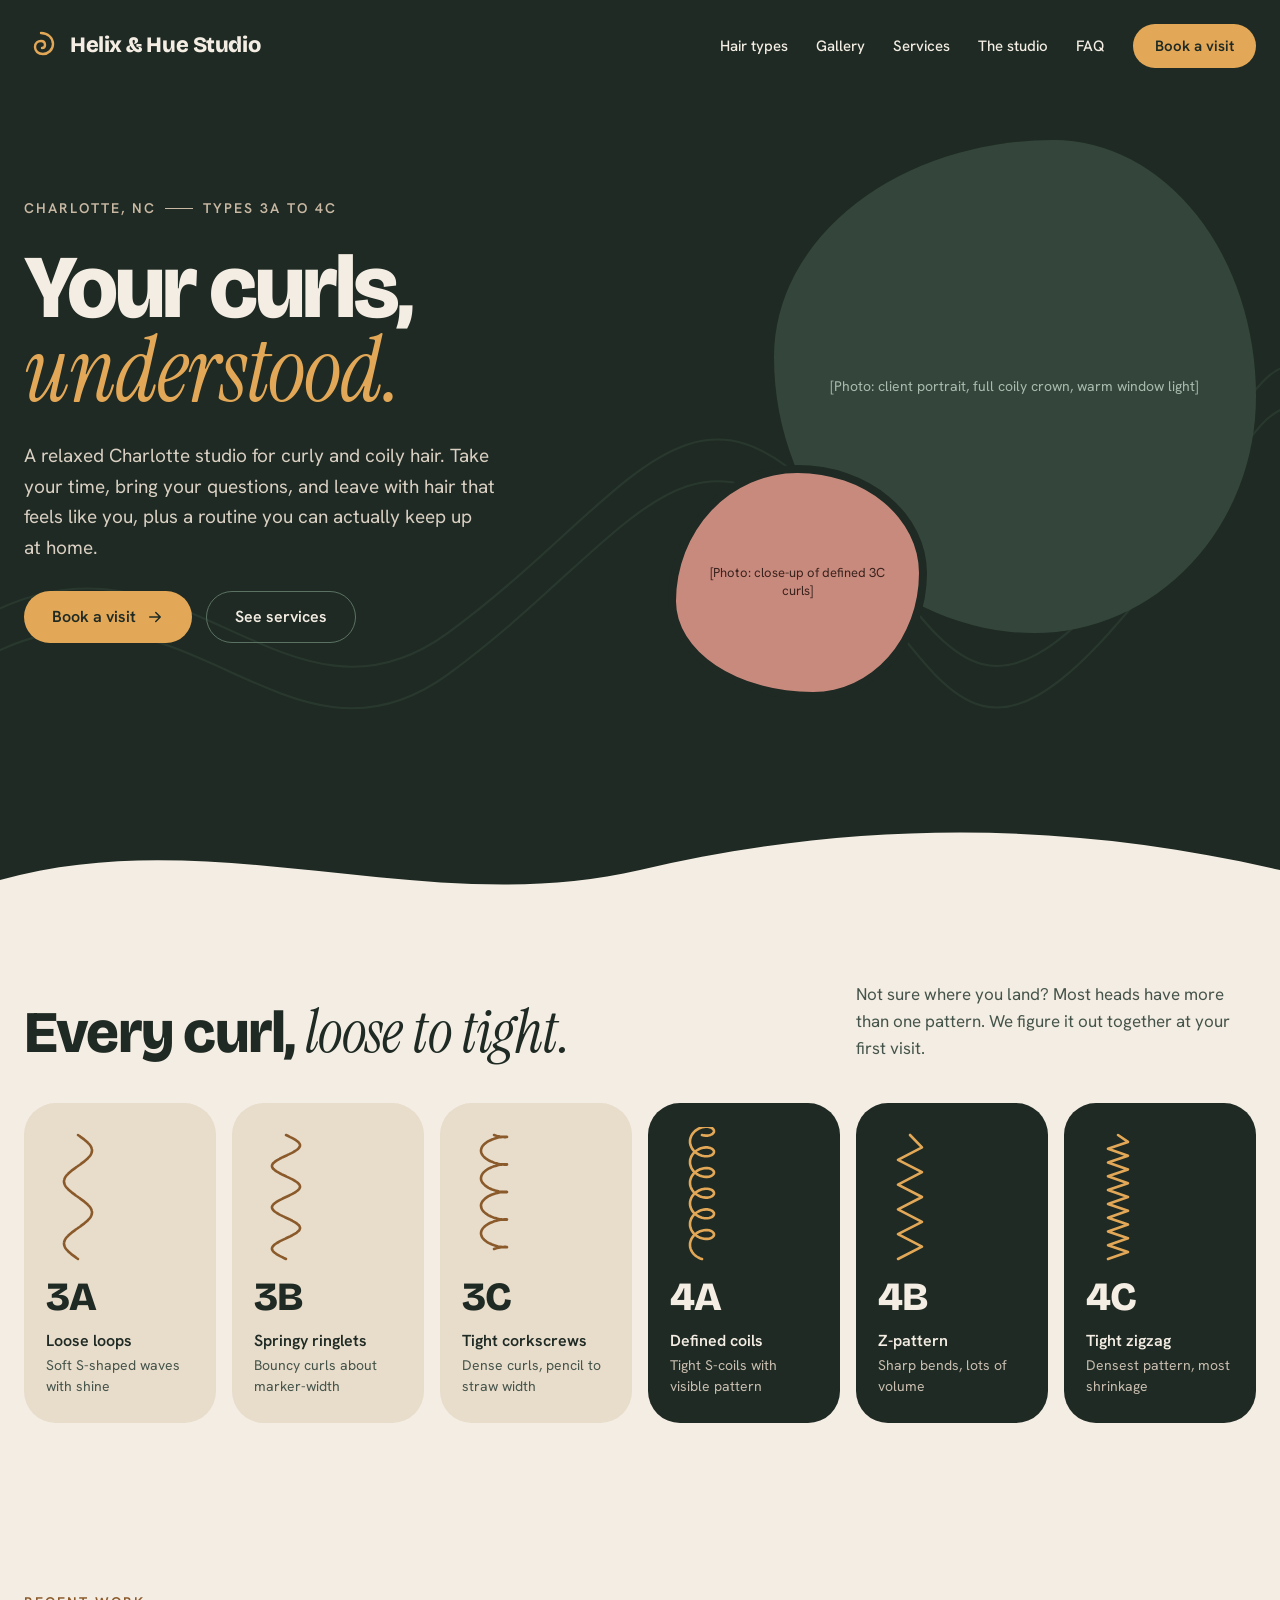
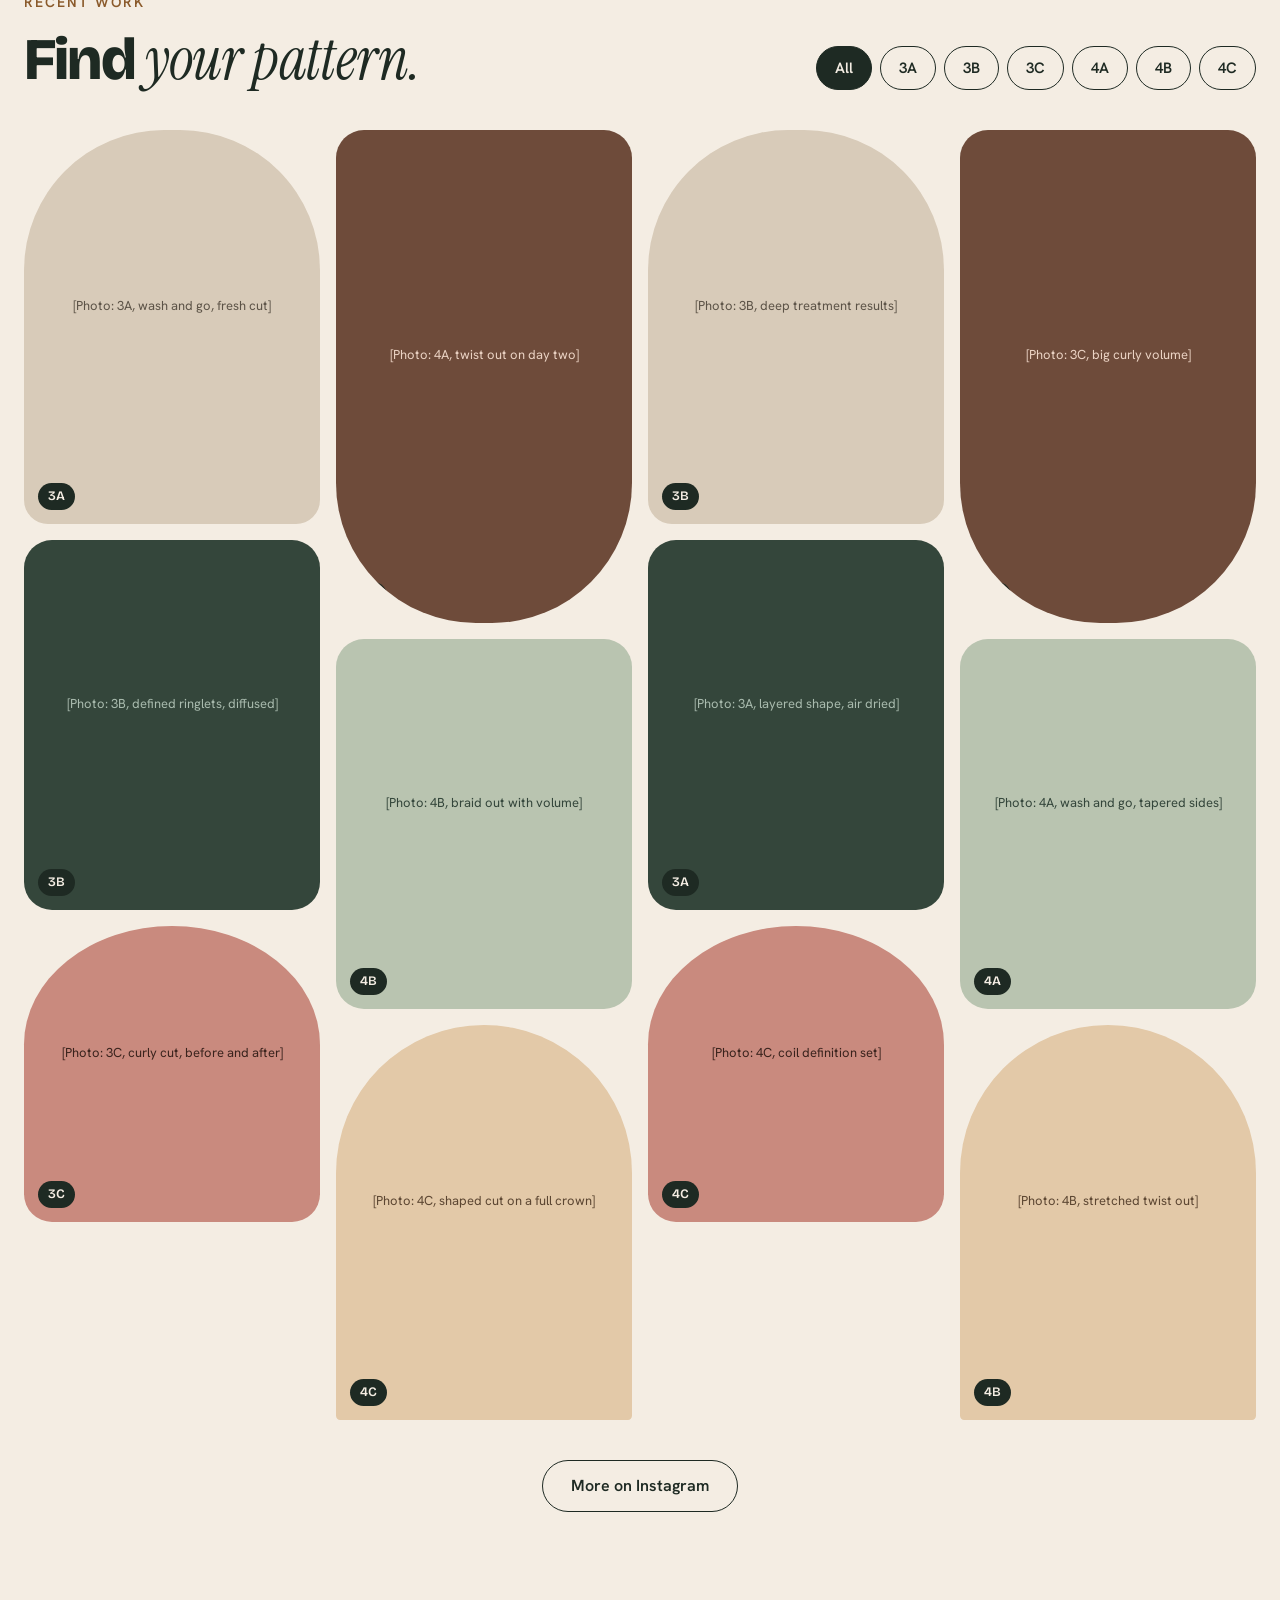
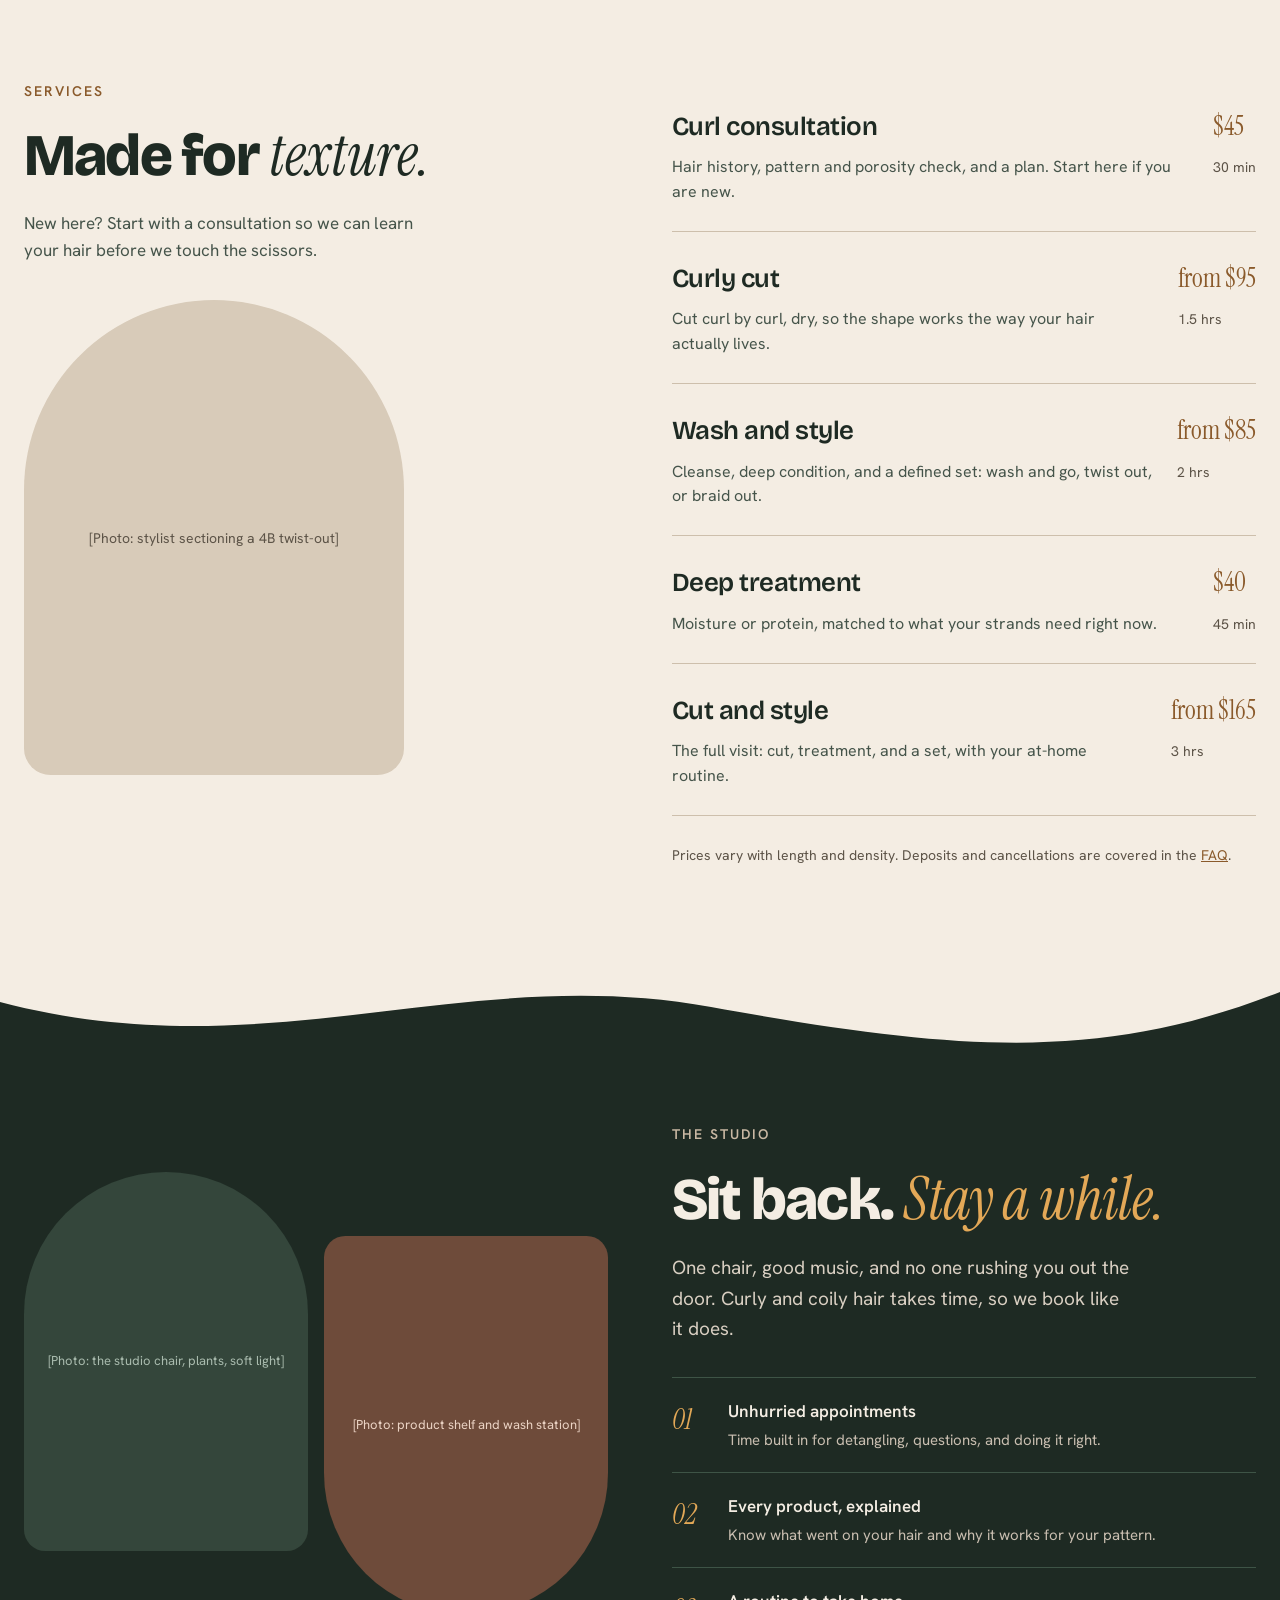
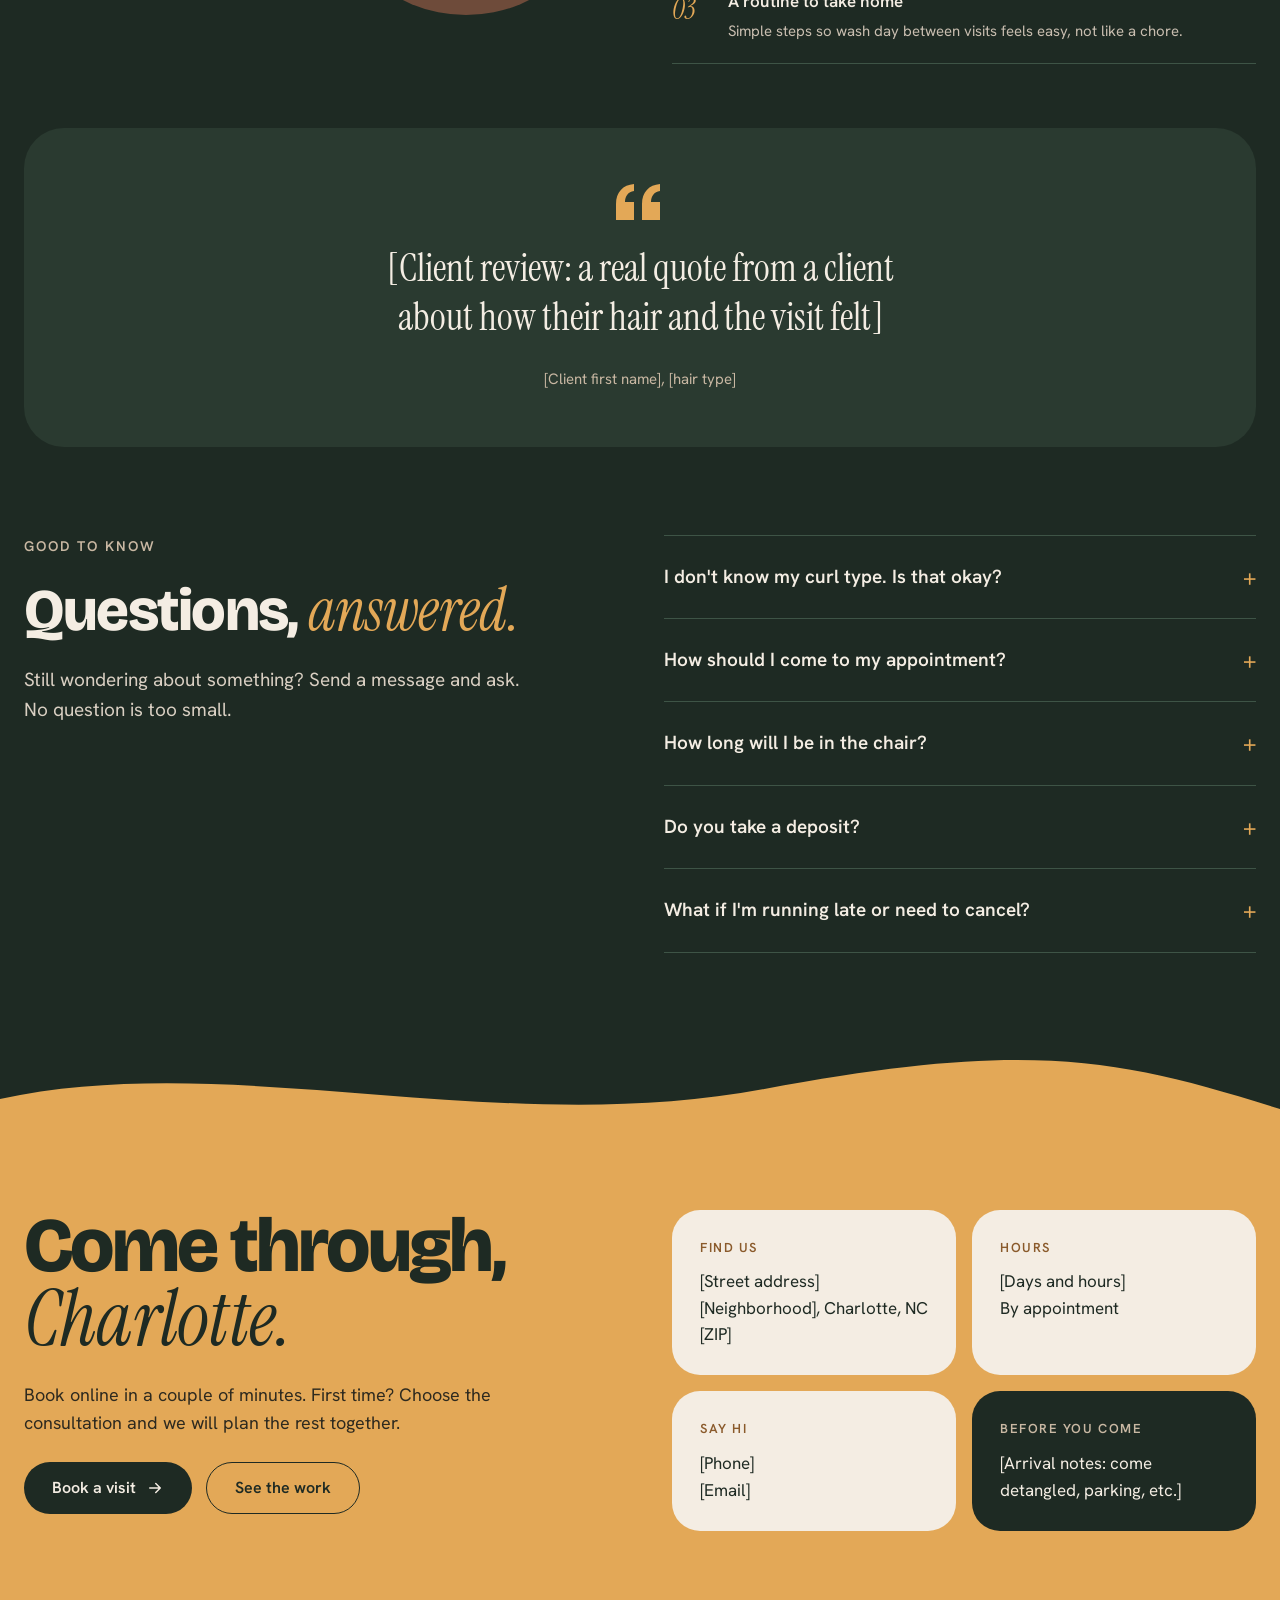
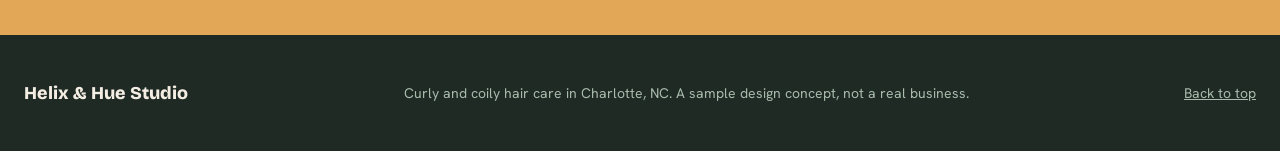
==== commit 8951a8a8: "Add sample prices, times, and FAQ answers for usability testing" ====
--- a/index.html
+++ b/index.html
@@ -129,11 +129,11 @@
         </div>
         <div>
           <ul class="services" role="list">
-            <li><h3>Curl consultation</h3><span class="price">[PRICE]</span><p>Hair history, pattern and porosity check, and a plan. Start here if you are new.</p><span class="time">[TIME]</span></li>
-            <li><h3>Curly cut</h3><span class="price">[PRICE]</span><p>Cut curl by curl, dry, so the shape works the way your hair actually lives.</p><span class="time">[TIME]</span></li>
-            <li><h3>Wash and style</h3><span class="price">[PRICE]</span><p>Cleanse, deep condition, and a defined set: wash and go, twist out, or braid out.</p><span class="time">[TIME]</span></li>
-            <li><h3>Deep treatment</h3><span class="price">[PRICE]</span><p>Moisture or protein, matched to what your strands need right now.</p><span class="time">[TIME]</span></li>
-            <li><h3>Cut and style</h3><span class="price">[PRICE]</span><p>The full visit: cut, treatment, and a set, with your at-home routine.</p><span class="time">[TIME]</span></li>
+            <li><h3>Curl consultation</h3><span class="price">$45</span><p>Hair history, pattern and porosity check, and a plan. Start here if you are new.</p><span class="time">30 min</span></li>
+            <li><h3>Curly cut</h3><span class="price">from $95</span><p>Cut curl by curl, dry, so the shape works the way your hair actually lives.</p><span class="time">1.5 hrs</span></li>
+            <li><h3>Wash and style</h3><span class="price">from $85</span><p>Cleanse, deep condition, and a defined set: wash and go, twist out, or braid out.</p><span class="time">2 hrs</span></li>
+            <li><h3>Deep treatment</h3><span class="price">$40</span><p>Moisture or protein, matched to what your strands need right now.</p><span class="time">45 min</span></li>
+            <li><h3>Cut and style</h3><span class="price">from $165</span><p>The full visit: cut, treatment, and a set, with your at-home routine.</p><span class="time">3 hrs</span></li>
           </ul>
           <p class="fine">Prices vary with length and density. Deposits and cancellations are covered in the <a href="#faq">FAQ</a>.</p>
         </div>
@@ -174,10 +174,10 @@
         </div>
         <div class="faq">
           <details><summary>I don't know my curl type. Is that okay?</summary><p>Yes. Most heads have more than one pattern, and that's normal. We figure it out together during your consultation.</p></details>
-          <details><summary>How should I come to my appointment?</summary><p>[Prep instructions: detangled or not, hair down, product to skip, and so on]</p></details>
+          <details><summary>How should I come to my appointment?</summary><p>Come with your hair down, detangled, and free of heavy gels or oils, so we can see your curls the way they naturally fall. Bring a few photos of styles you love.</p></details>
           <details><summary>How long will I be in the chair?</summary><p>It depends on your length, density and service. Each service lists an estimated time, and first visits run a little longer so there's room to talk.</p></details>
-          <details><summary>Do you take a deposit?</summary><p>[Deposit amount, when it's due, and how it applies to your service]</p></details>
-          <details><summary>What if I'm running late or need to cancel?</summary><p>[Late arrival window and cancellation notice policy]</p></details>
+          <details><summary>Do you take a deposit?</summary><p>Yes. A $25 deposit is due when you book, and it goes toward your service total.</p></details>
+          <details><summary>What if I'm running late or need to cancel?</summary><p>We hold your spot for 15 minutes. If you need to cancel or reschedule, please let us know at least 24 hours ahead, or the deposit is kept.</p></details>
         </div>
       </div>
     </section>
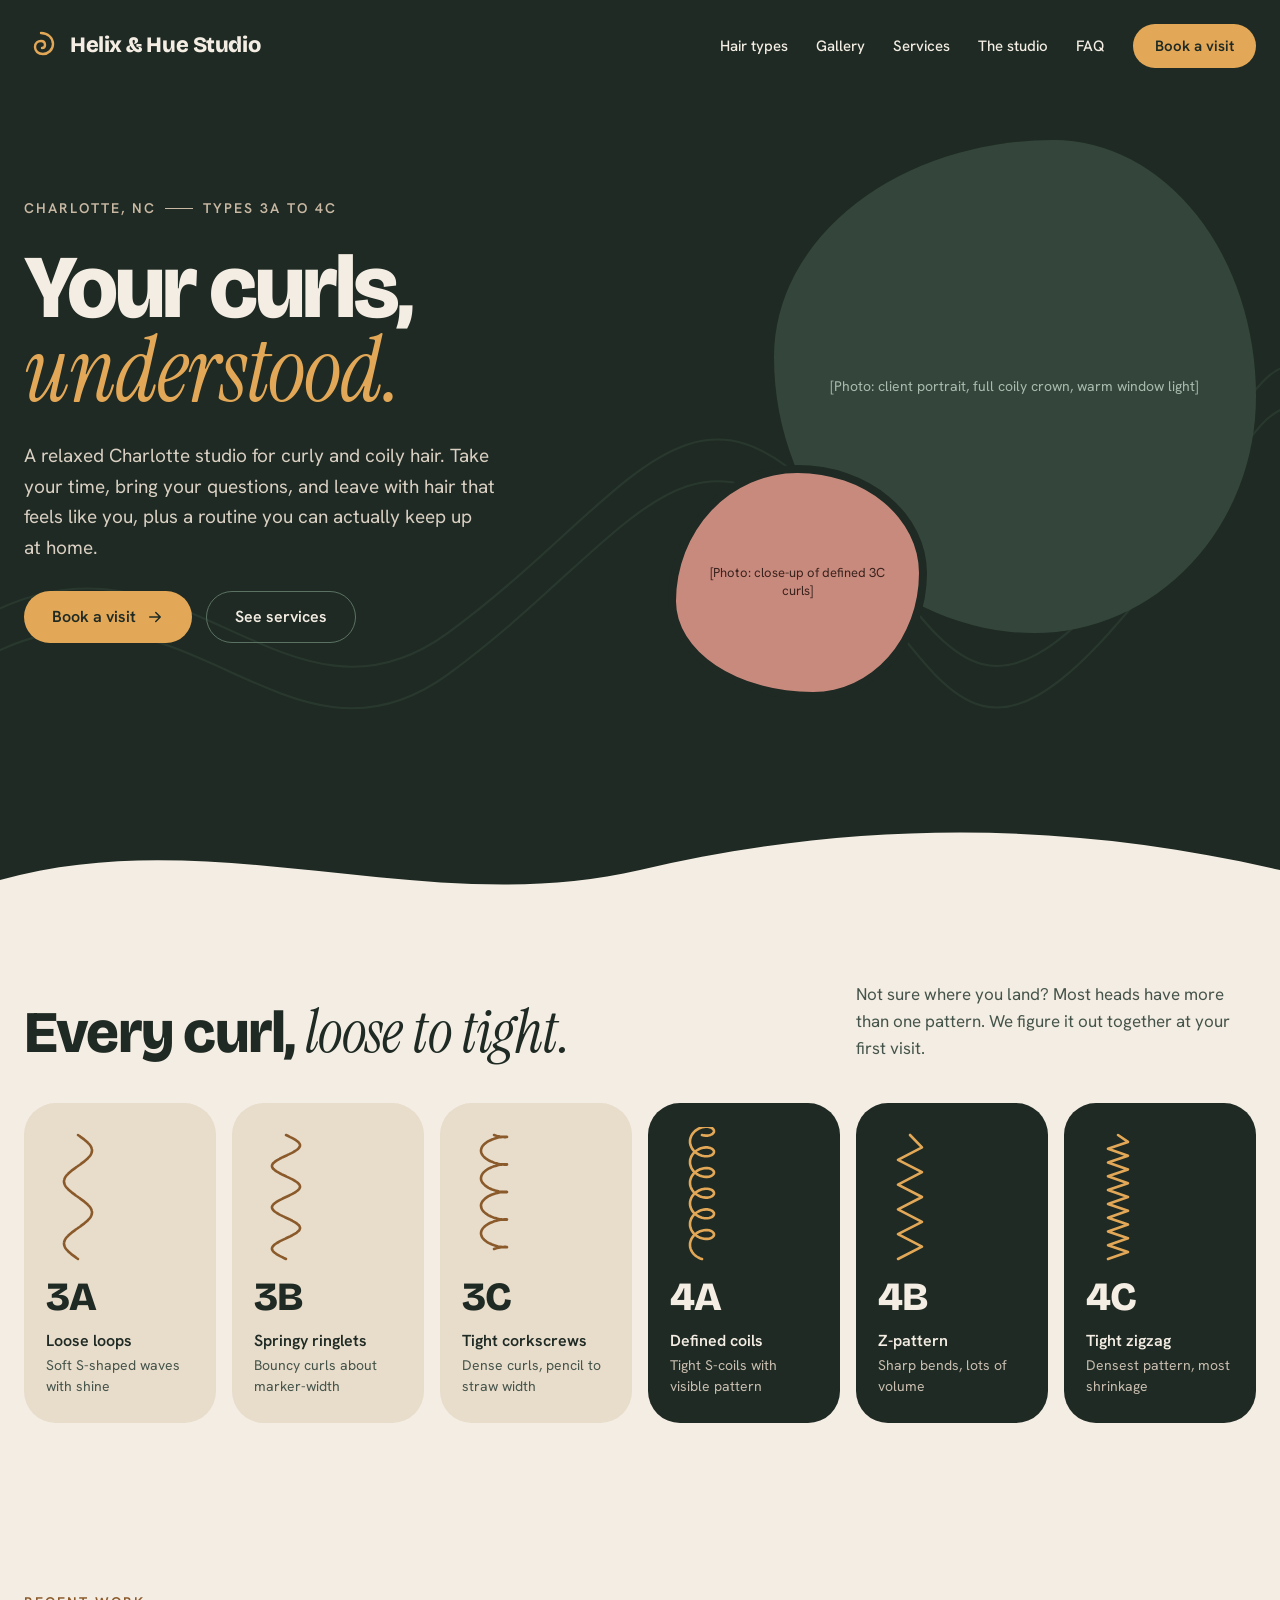
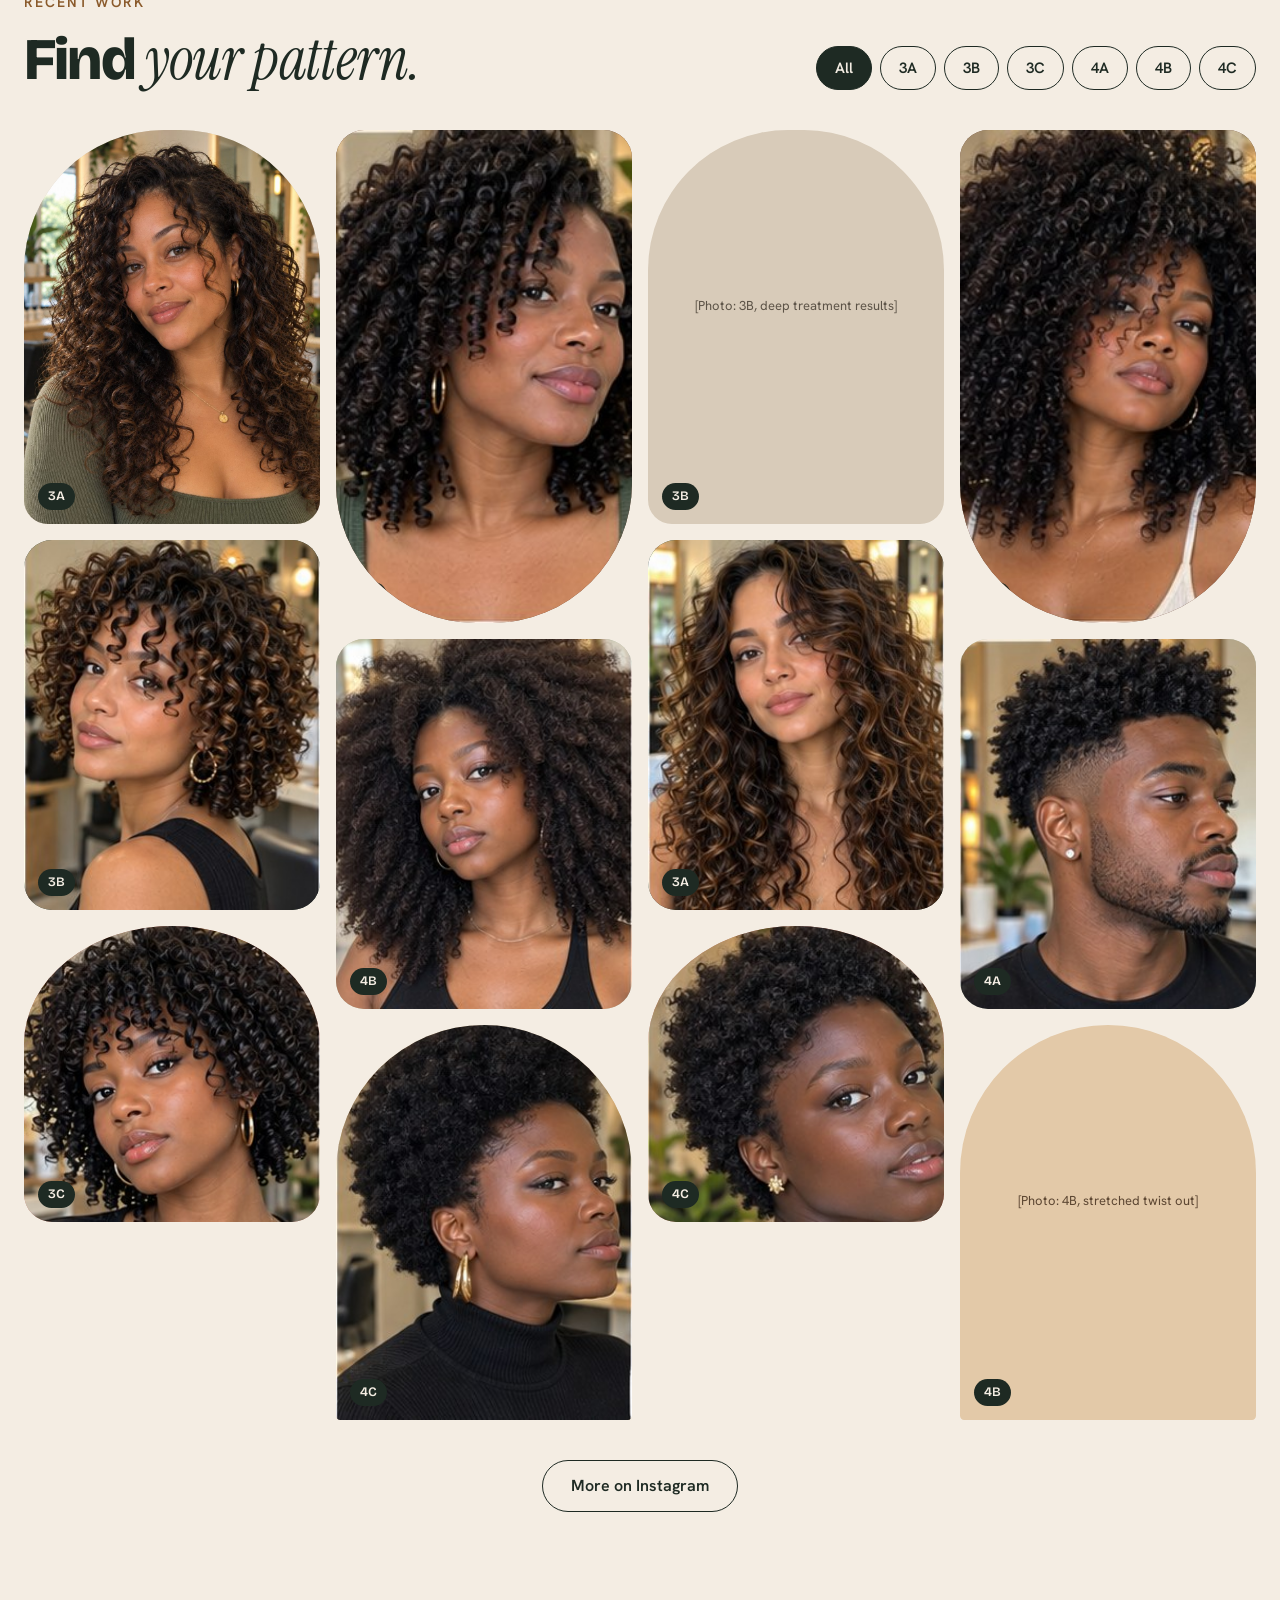
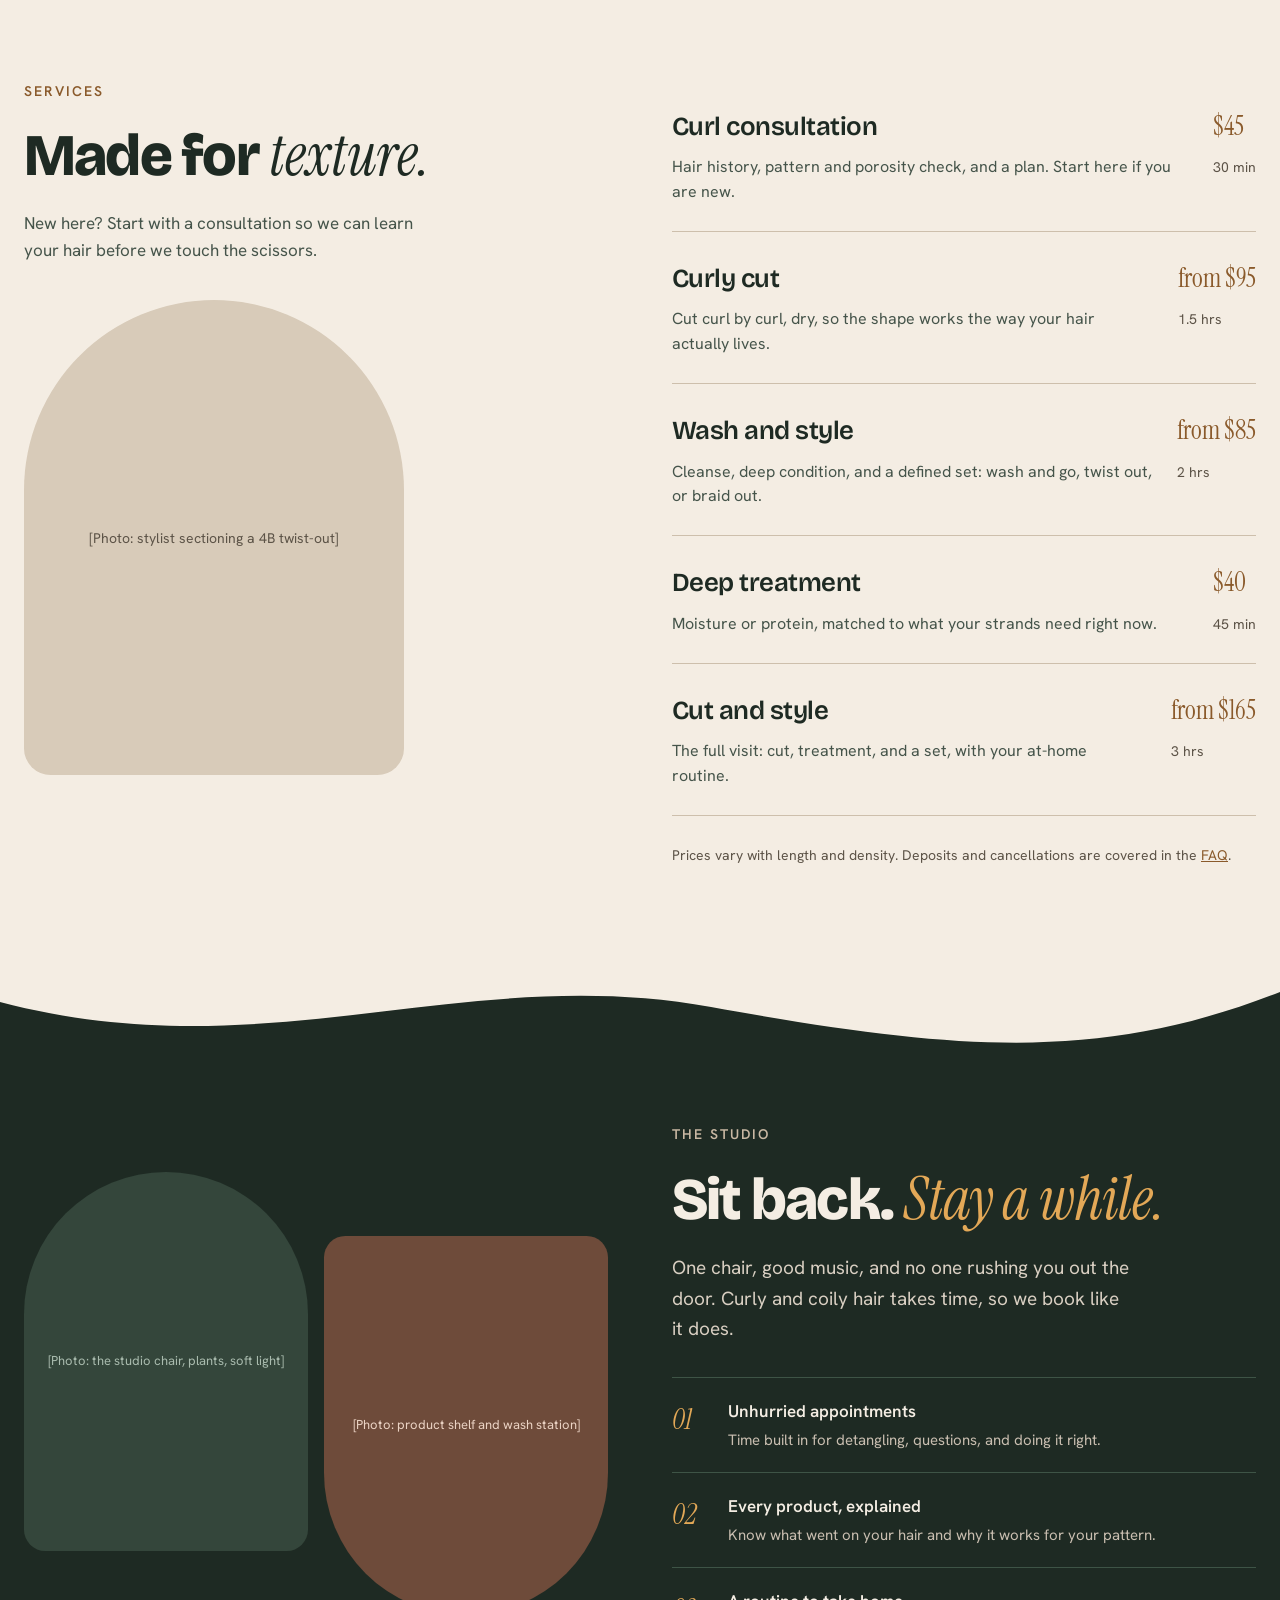
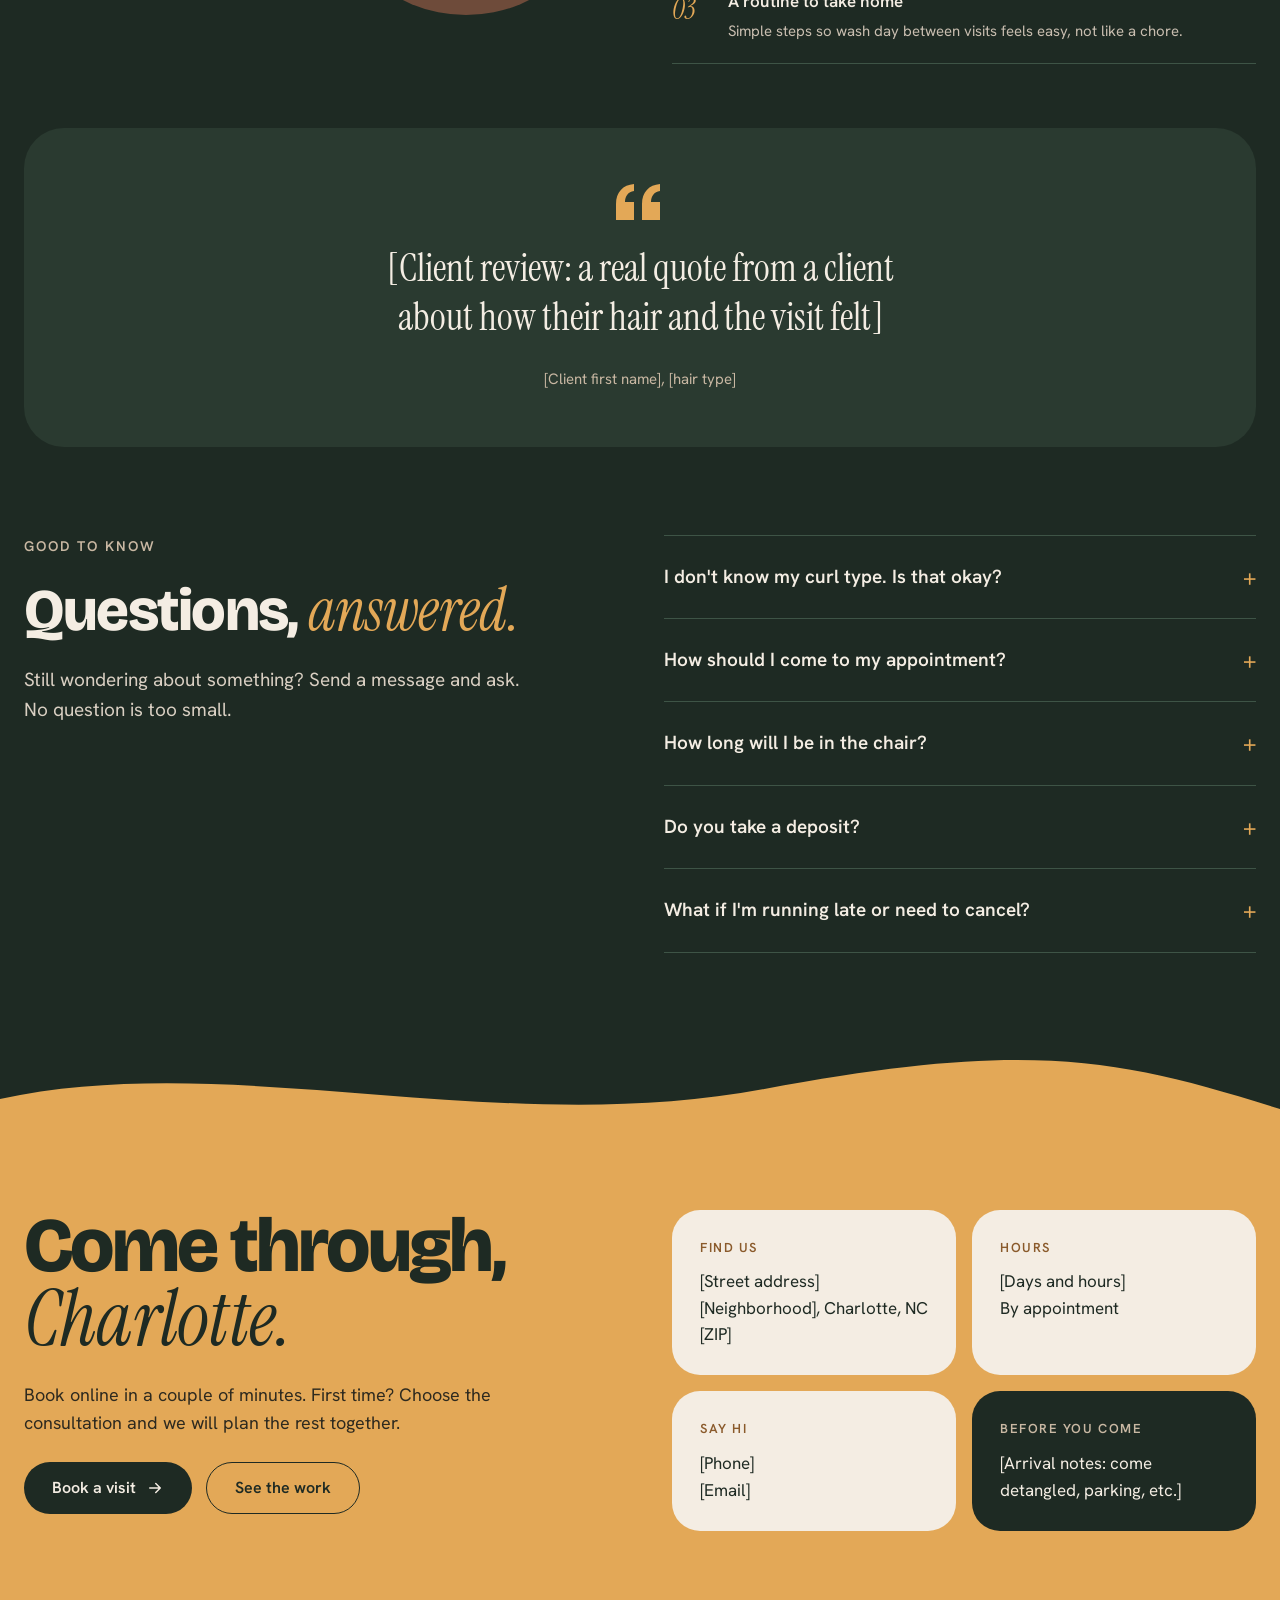
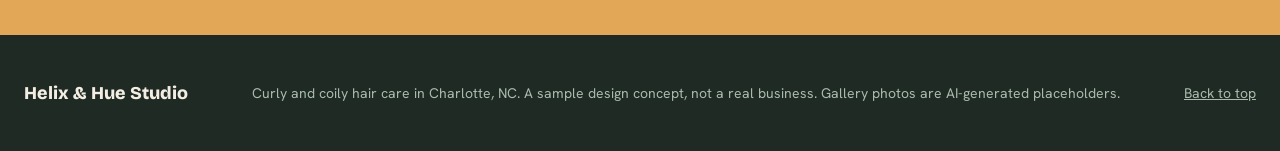
==== commit 60ba6765: "Add gallery photos and confirm the bottom Book a visit tap" ====
--- a/index.html
+++ b/index.html
@@ -10,6 +10,7 @@
   <link rel="stylesheet" href="https://fonts.googleapis.com/css2?family=Bricolage+Grotesque:opsz,wght@12..96,400;12..96,600;12..96,800&family=Instrument+Serif:ital@0;1&family=Hanken+Grotesk:wght@400;500;600&display=swap">
   <link rel="stylesheet" href="css/styles.css">
   <script src="js/gallery.js" defer></script>
+  <script src="js/booking.js" defer></script>
 </head>
 <body>
   <a class="skip-link" href="#main">Skip to content</a>
@@ -104,17 +105,17 @@
         </div>
         <p class="sr-only" aria-live="polite" id="gallery-status"></p>
         <ul class="gallery" role="list">
-          <li class="shot t1" data-type="3A"><span>[Photo: 3A, wash and go, fresh cut]</span><b>3A</b></li>
-          <li class="shot t2" data-type="3B"><span>[Photo: 3B, defined ringlets, diffused]</span><b>3B</b></li>
-          <li class="shot t3" data-type="3C"><span>[Photo: 3C, curly cut, before and after]</span><b>3C</b></li>
-          <li class="shot t4" data-type="4A"><span>[Photo: 4A, twist out on day two]</span><b>4A</b></li>
-          <li class="shot t5" data-type="4B"><span>[Photo: 4B, braid out with volume]</span><b>4B</b></li>
-          <li class="shot t6" data-type="4C"><span>[Photo: 4C, shaped cut on a full crown]</span><b>4C</b></li>
+          <li class="shot t1" data-type="3A"><img src="images/gallery/3a-1.jpg" alt="Long, loose 3A curls styled as a wash and go" width="900" height="1200" loading="lazy" decoding="async"><b>3A</b></li>
+          <li class="shot t2" data-type="3B"><img src="images/gallery/3b-1.jpg" alt="Springy 3B ringlets, defined and diffused" width="279" height="349" loading="lazy" decoding="async"><b>3B</b></li>
+          <li class="shot t3" data-type="3C"><img src="images/gallery/3c-1.jpg" alt="Dense 3C corkscrew curls in a rounded curly cut" width="282" height="282" loading="lazy" decoding="async"><b>3C</b></li>
+          <li class="shot t4" data-type="4A"><img src="images/gallery/4a-1.jpg" alt="Defined 4A coils in a day-two twist out" width="230" height="383" loading="lazy" decoding="async"><b>4A</b></li>
+          <li class="shot t5" data-type="4B"><img src="images/gallery/4b-1.jpg" alt="A full, fluffy 4B braid out with volume" width="282" height="352" loading="lazy" decoding="async"><b>4B</b></li>
+          <li class="shot t6" data-type="4C"><img src="images/gallery/4c-1.jpg" alt="A shaped, tapered cut on a full 4C crown" width="279" height="372" loading="lazy" decoding="async"><b>4C</b></li>
           <li class="shot t1" data-type="3B"><span>[Photo: 3B, deep treatment results]</span><b>3B</b></li>
-          <li class="shot t2" data-type="3A"><span>[Photo: 3A, layered shape, air dried]</span><b>3A</b></li>
-          <li class="shot t3" data-type="4C"><span>[Photo: 4C, coil definition set]</span><b>4C</b></li>
-          <li class="shot t4" data-type="3C"><span>[Photo: 3C, big curly volume]</span><b>3C</b></li>
-          <li class="shot t5" data-type="4A"><span>[Photo: 4A, wash and go, tapered sides]</span><b>4A</b></li>
+          <li class="shot t2" data-type="3A"><img src="images/gallery/3a-2.jpg" alt="Long 3A curls with soft layers, air dried" width="271" height="339" loading="lazy" decoding="async"><b>3A</b></li>
+          <li class="shot t3" data-type="4C"><img src="images/gallery/4c-2.jpg" alt="Short 4C hair after a coil definition set" width="272" height="272" loading="lazy" decoding="async"><b>4C</b></li>
+          <li class="shot t4" data-type="3C"><img src="images/gallery/3c-2.jpg" alt="Big, voluminous 3C curls worn loose" width="230" height="383" loading="lazy" decoding="async"><b>3C</b></li>
+          <li class="shot t5" data-type="4A"><img src="images/gallery/4a-2.jpg" alt="A 4A wash and go with tapered sides" width="272" height="340" loading="lazy" decoding="async"><b>4A</b></li>
           <li class="shot t6" data-type="4B"><span>[Photo: 4B, stretched twist out]</span><b>4B</b></li>
         </ul>
         <a class="btn btn-outline center" href="#">More on Instagram</a>
@@ -190,10 +191,11 @@
           <h2 class="display display-sm">Come through, <em>Charlotte.</em></h2>
           <p class="lede lede-dark">Book online in a couple of minutes. First time? Choose the consultation and we will plan the rest together.</p>
           <div class="btn-row">
-            <a class="btn btn-dark" href="#">Book a visit
+            <a class="btn btn-dark" href="#visit" data-book>Book a visit
               <svg width="18" height="18" viewBox="0 0 24 24" fill="none" stroke="currentColor" stroke-width="2" stroke-linecap="round" stroke-linejoin="round" aria-hidden="true"><path d="M5 12h14M13 6l6 6-6 6"/></svg></a>
-            <a class="btn btn-outline" href="#">See the work</a>
+            <a class="btn btn-outline" href="#gallery">See the work</a>
           </div>
+          <p class="booking-note" id="booking-note" role="status" aria-live="polite"></p>
         </div>
         <div class="info-grid">
           <div class="info"><span class="eyebrow">Find us</span><p>[Street address]<br>[Neighborhood], Charlotte, NC [ZIP]</p></div>
@@ -207,7 +209,7 @@
 
   <footer class="site-footer container">
     <span class="brand-sm">Helix &amp; Hue Studio</span>
-    <span>Curly and coily hair care in Charlotte, NC. A sample design concept, not a real business.</span>
+    <span>Curly and coily hair care in Charlotte, NC. A sample design concept, not a real business. Gallery photos are AI-generated placeholders.</span>
     <a href="#top">Back to top</a>
   </footer>
 </body>
--- a/css/styles.css
+++ b/css/styles.css
@@ -369,6 +369,9 @@
   line-height: 1.45;
 }
 .shot[hidden] { display: none; }
+.shot:has(img) { position: relative; }
+.shot img { position: absolute; inset: 0; width: 100%; height: 100%; object-fit: cover; }
+.shot:has(img) b { position: relative; margin-top: auto; }
 .shot span { flex: 1 1 auto; display: flex; align-items: center; justify-content: center; text-align: center; padding: 20px; }
 .shot b {
   align-self: flex-start;
@@ -476,6 +479,8 @@
 .visit { background: var(--accent); color: var(--forest); }
 .visit .section { padding-bottom: 104px; align-items: start; }
 .visit .display em { font-family: var(--font-serif); }
+.booking-note { margin: 4px 0 0; max-width: 34ch; font-size: 16px; font-weight: 600; line-height: 1.5; color: var(--forest); }
+.booking-note:empty { display: none; }
 .info-grid { display: grid; grid-template-columns: repeat(auto-fit, minmax(min(200px, 100%), 1fr)); gap: 16px; }
 .info { padding: 28px; border-radius: var(--radius); background: var(--linen); display: flex; flex-direction: column; gap: 10px; }
 .info .eyebrow { font-size: 13px; letter-spacing: 0.12em; }
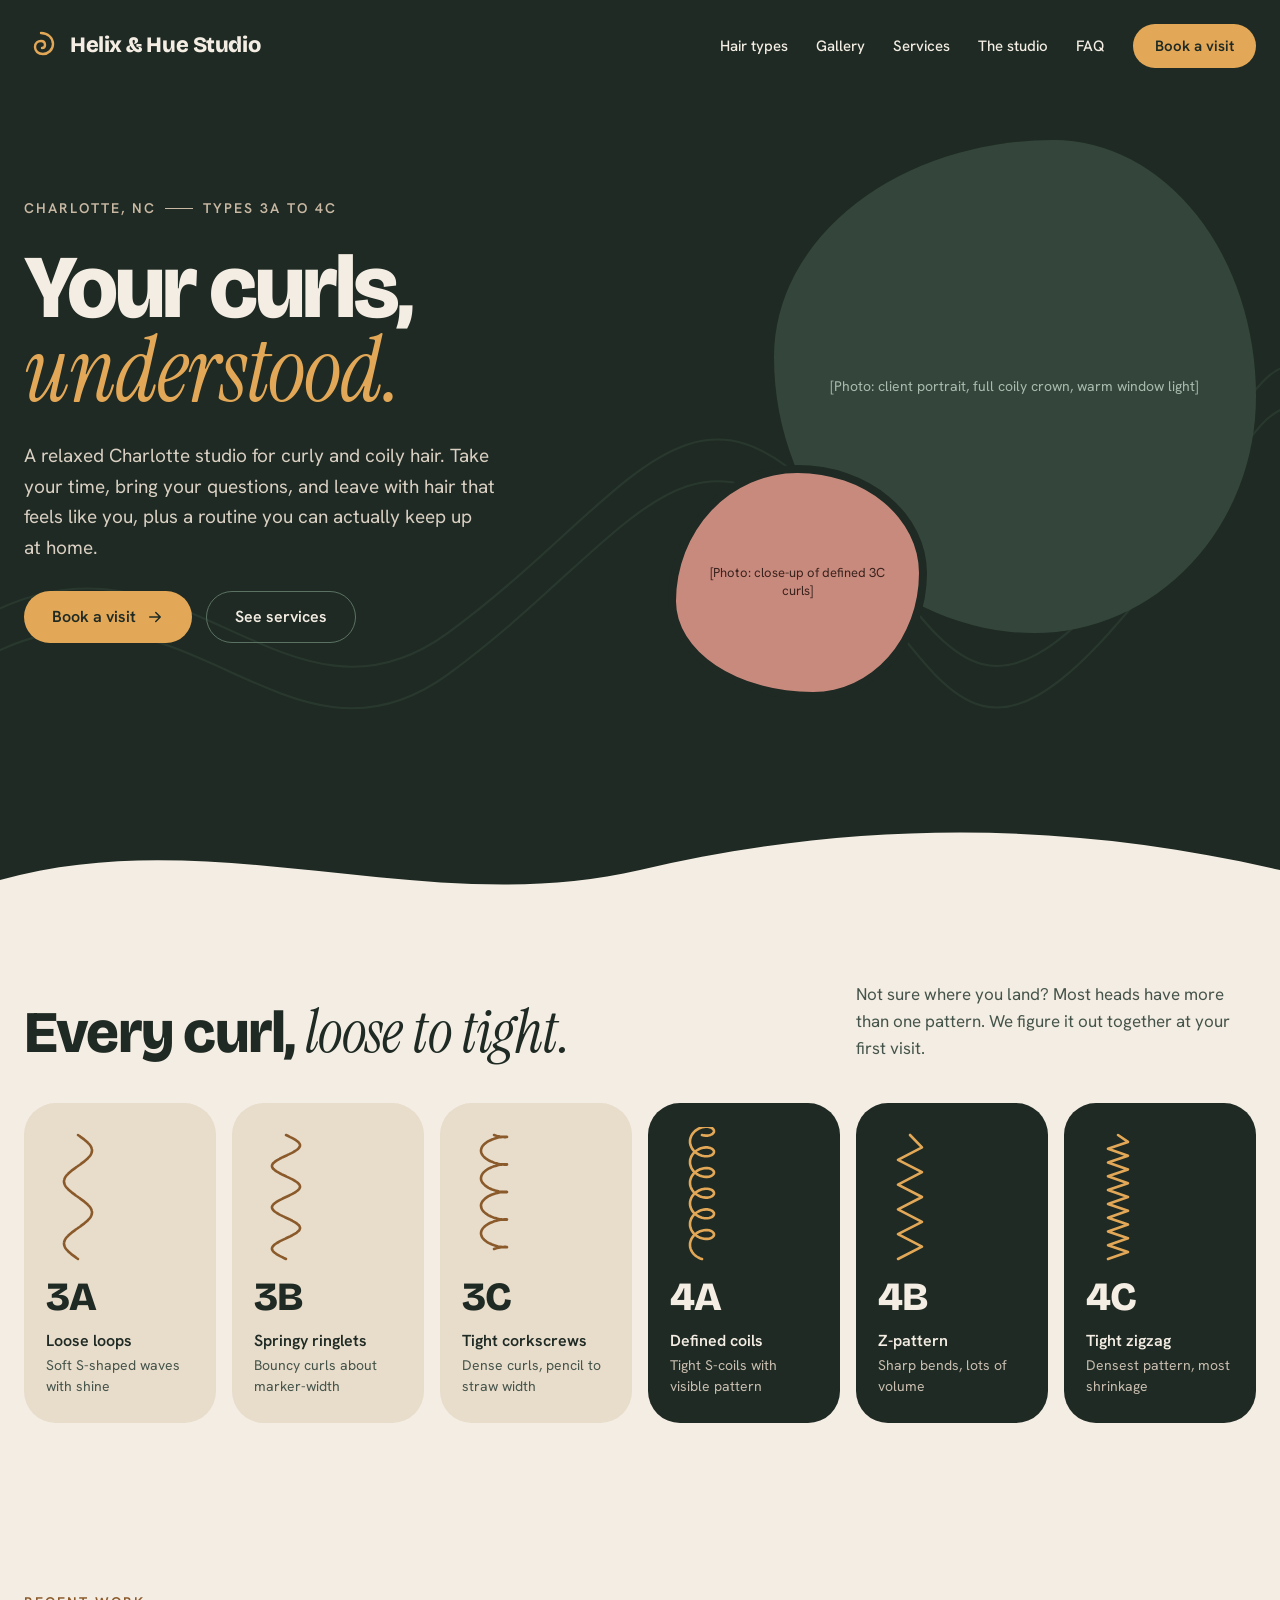
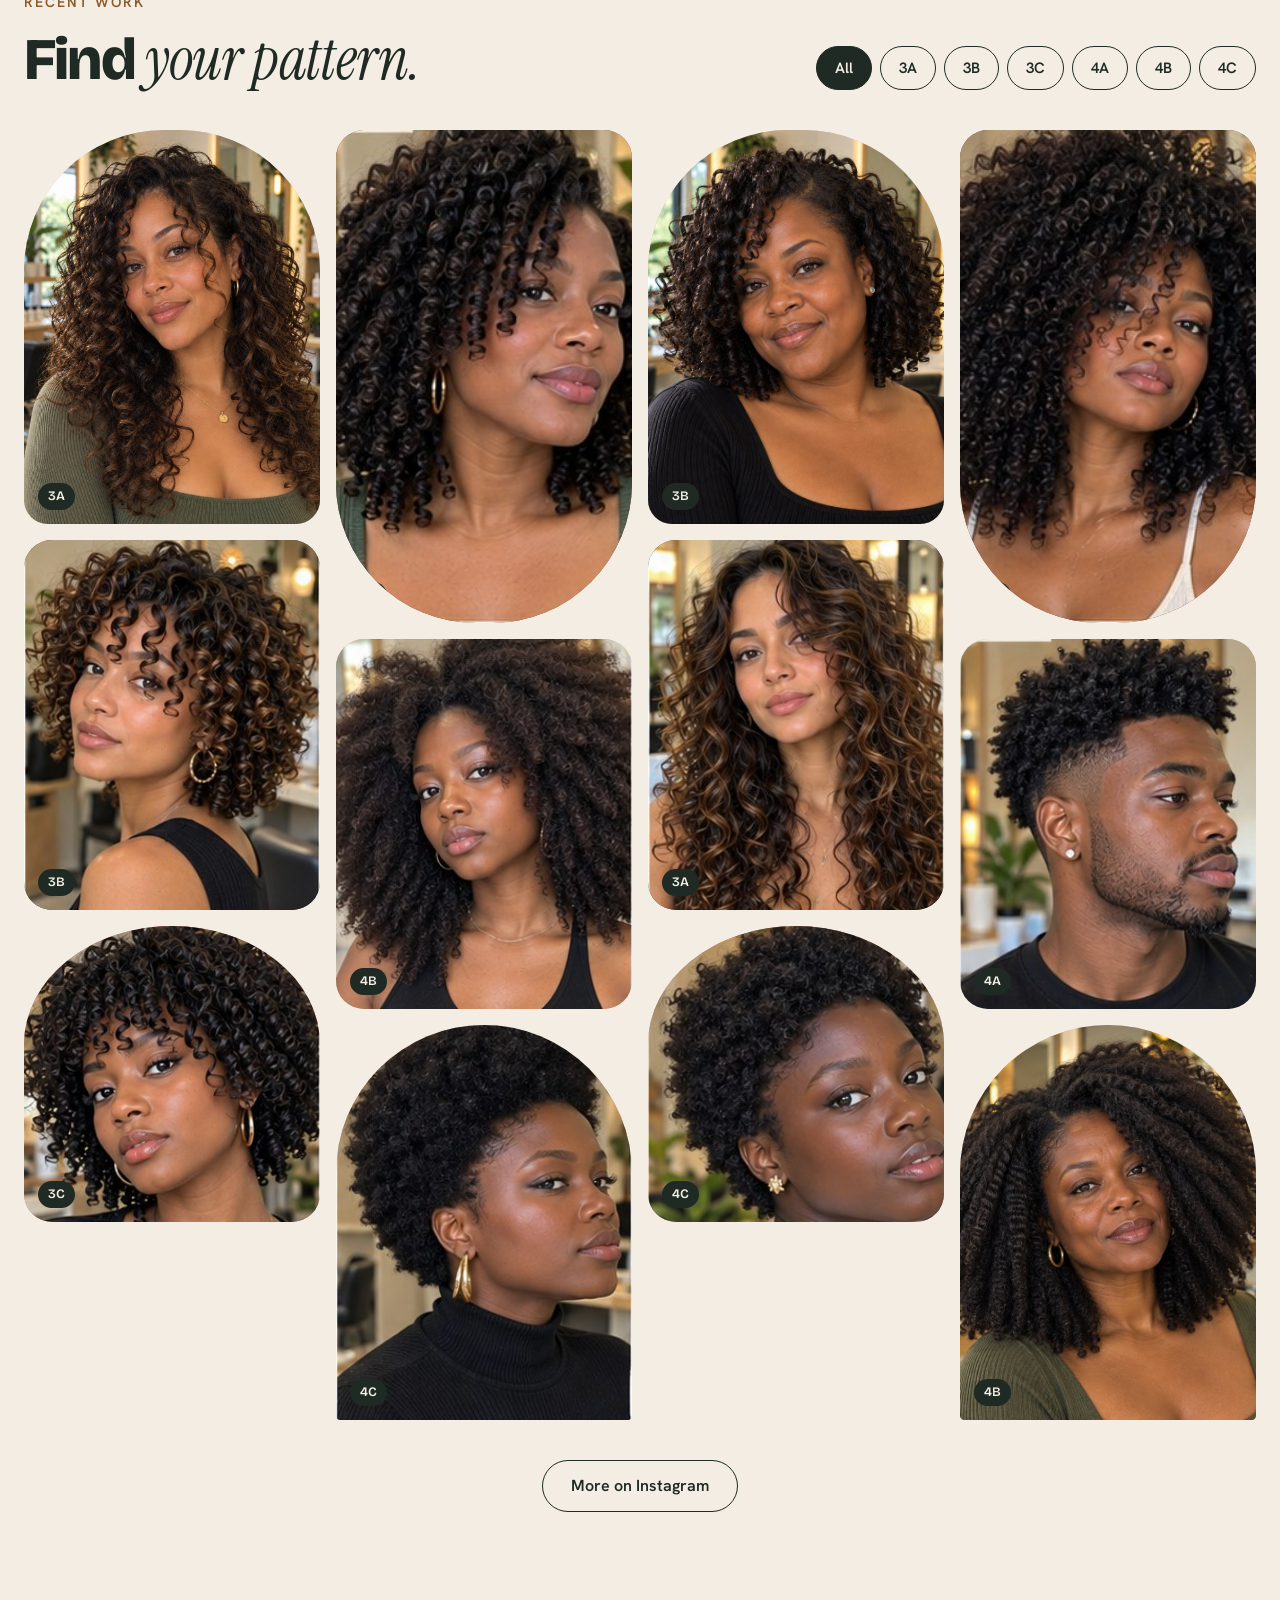
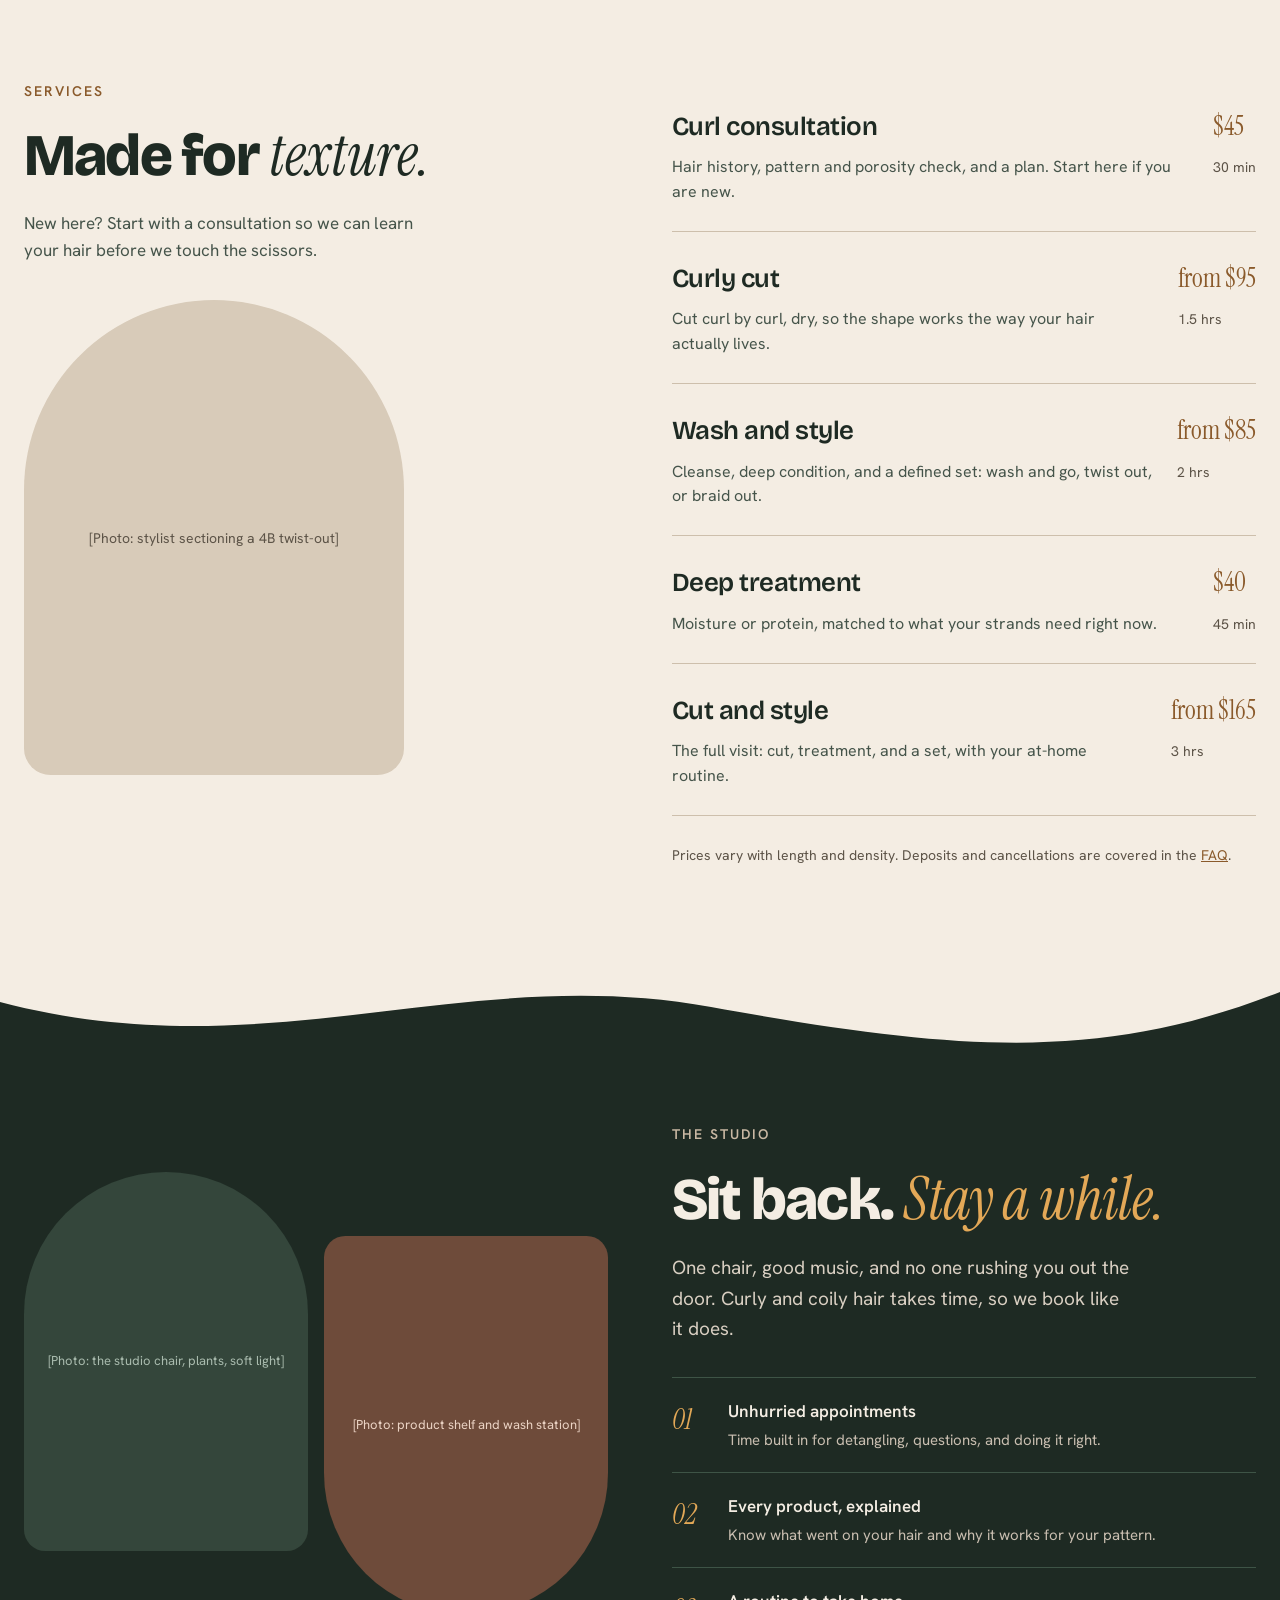
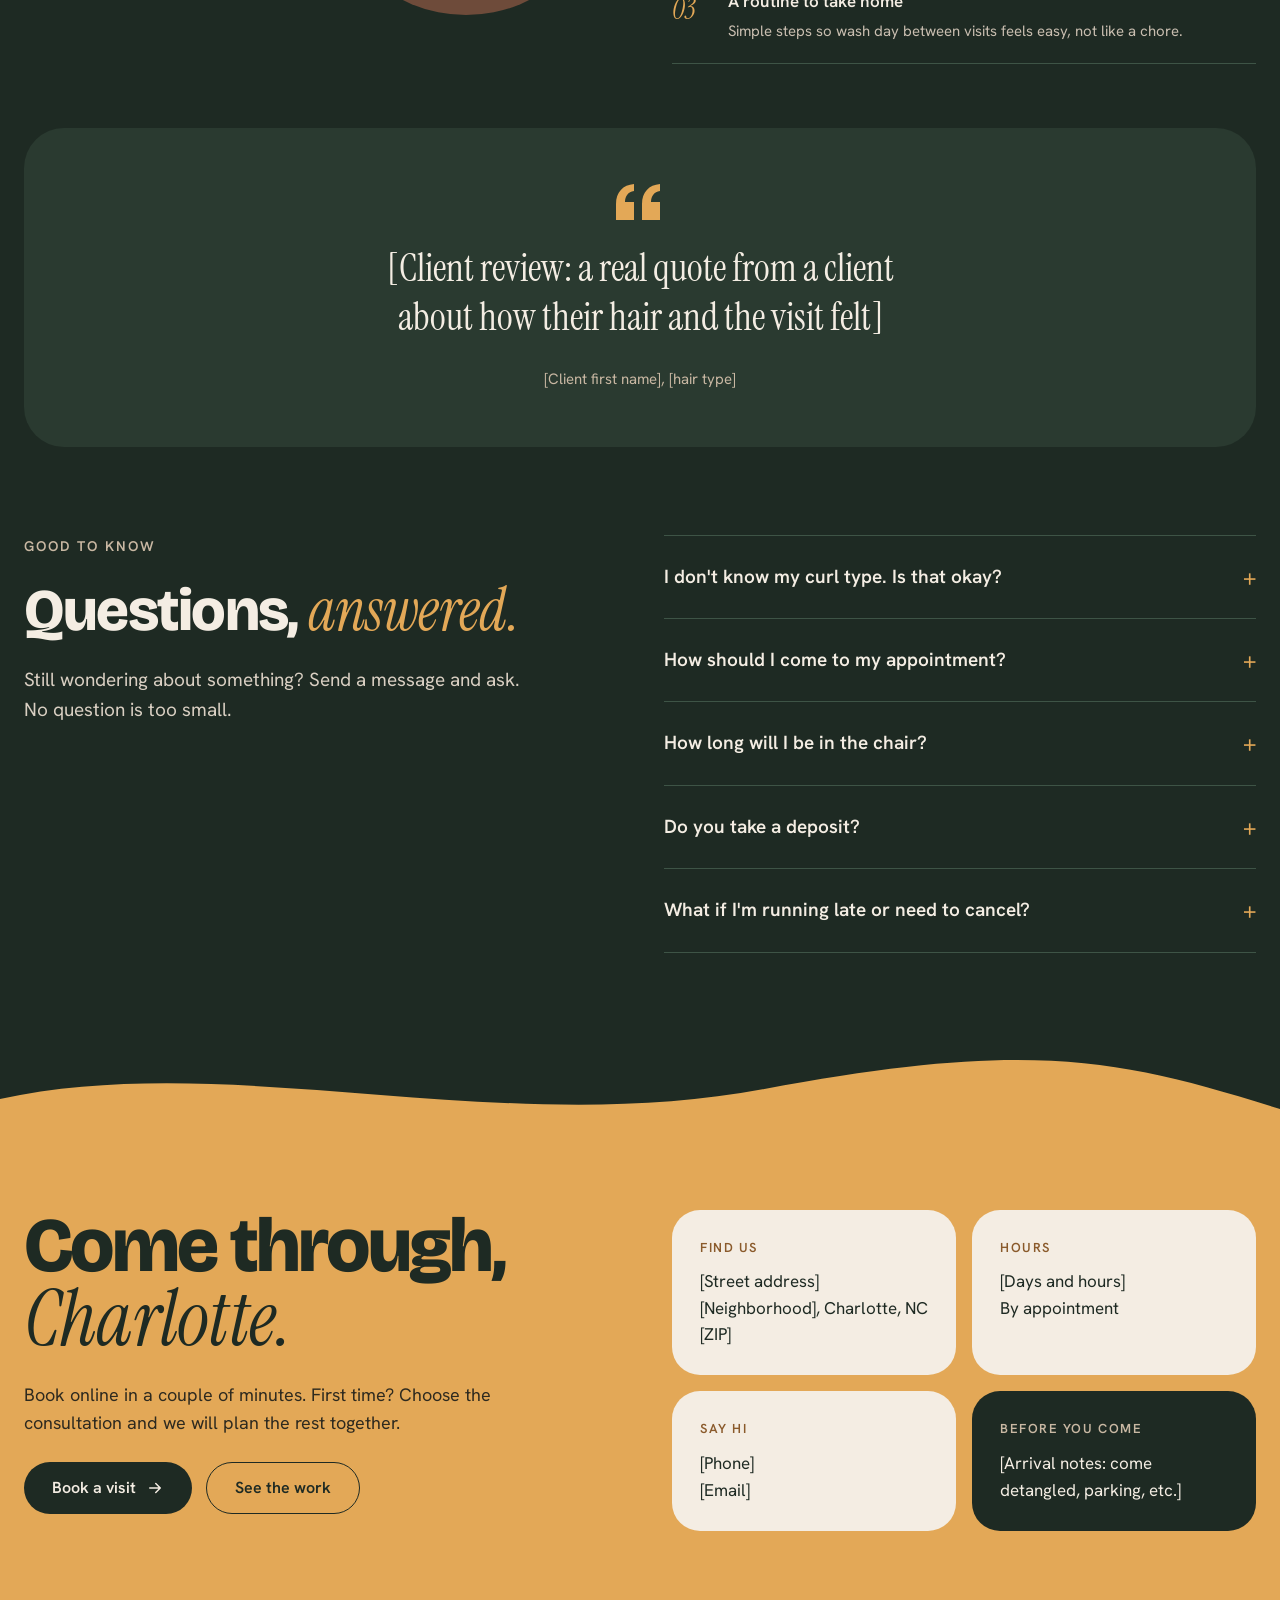
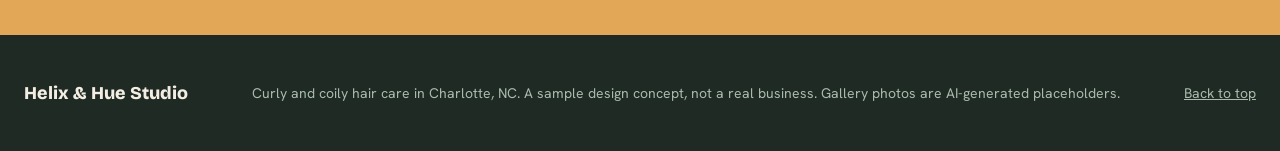
==== commit a0bb92ba: "Add the last two gallery photos" ====
--- a/index.html
+++ b/index.html
@@ -111,12 +111,12 @@
           <li class="shot t4" data-type="4A"><img src="images/gallery/4a-1.jpg" alt="Defined 4A coils in a day-two twist out" width="230" height="383" loading="lazy" decoding="async"><b>4A</b></li>
           <li class="shot t5" data-type="4B"><img src="images/gallery/4b-1.jpg" alt="A full, fluffy 4B braid out with volume" width="282" height="352" loading="lazy" decoding="async"><b>4B</b></li>
           <li class="shot t6" data-type="4C"><img src="images/gallery/4c-1.jpg" alt="A shaped, tapered cut on a full 4C crown" width="279" height="372" loading="lazy" decoding="async"><b>4C</b></li>
-          <li class="shot t1" data-type="3B"><span>[Photo: 3B, deep treatment results]</span><b>3B</b></li>
+          <li class="shot t1" data-type="3B"><img src="images/gallery/3b-2.jpg" alt="Glossy, moisturized 3B ringlets after a deep treatment" width="660" height="880" loading="lazy" decoding="async"><b>3B</b></li>
           <li class="shot t2" data-type="3A"><img src="images/gallery/3a-2.jpg" alt="Long 3A curls with soft layers, air dried" width="271" height="339" loading="lazy" decoding="async"><b>3A</b></li>
           <li class="shot t3" data-type="4C"><img src="images/gallery/4c-2.jpg" alt="Short 4C hair after a coil definition set" width="272" height="272" loading="lazy" decoding="async"><b>4C</b></li>
           <li class="shot t4" data-type="3C"><img src="images/gallery/3c-2.jpg" alt="Big, voluminous 3C curls worn loose" width="230" height="383" loading="lazy" decoding="async"><b>3C</b></li>
           <li class="shot t5" data-type="4A"><img src="images/gallery/4a-2.jpg" alt="A 4A wash and go with tapered sides" width="272" height="340" loading="lazy" decoding="async"><b>4A</b></li>
-          <li class="shot t6" data-type="4B"><span>[Photo: 4B, stretched twist out]</span><b>4B</b></li>
+          <li class="shot t6" data-type="4B"><img src="images/gallery/4b-2.jpg" alt="A full, stretched 4B twist out with soft, fluffy texture" width="660" height="880" loading="lazy" decoding="async"><b>4B</b></li>
         </ul>
         <a class="btn btn-outline center" href="#">More on Instagram</a>
       </section>
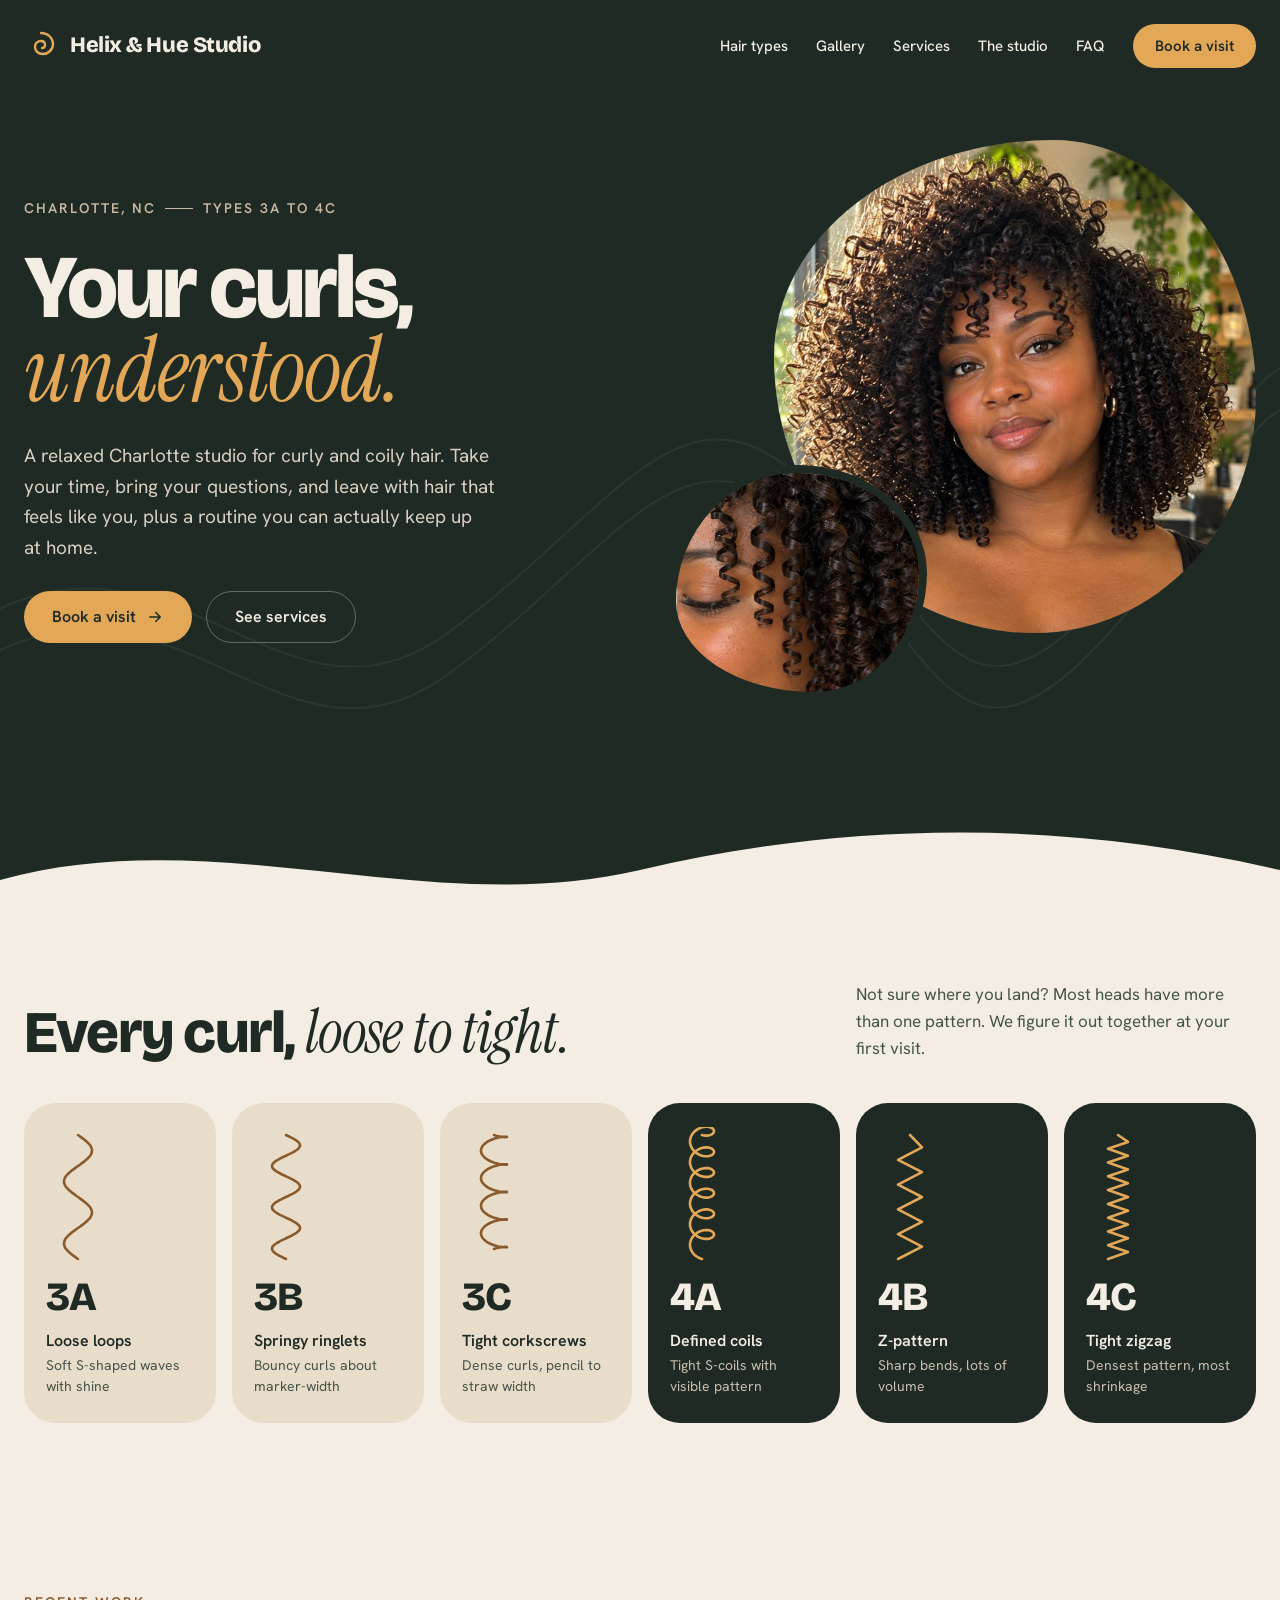
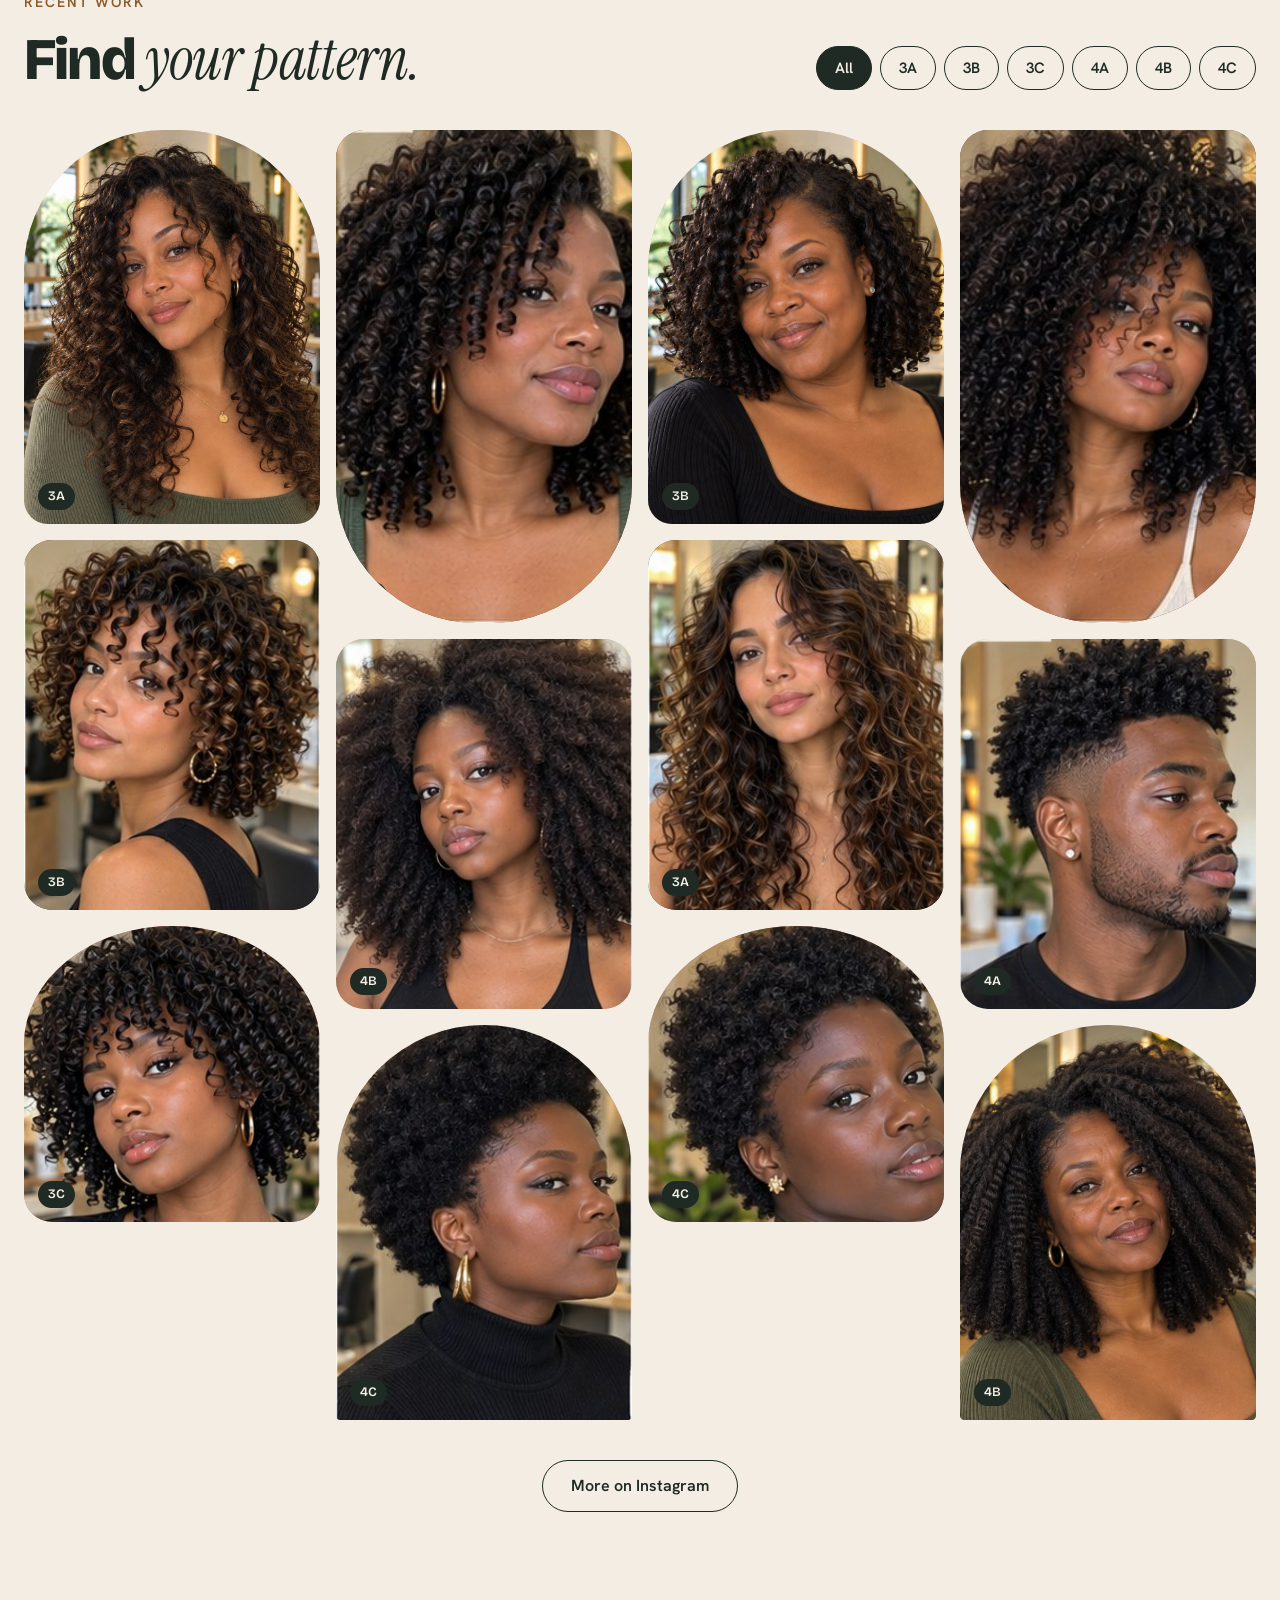
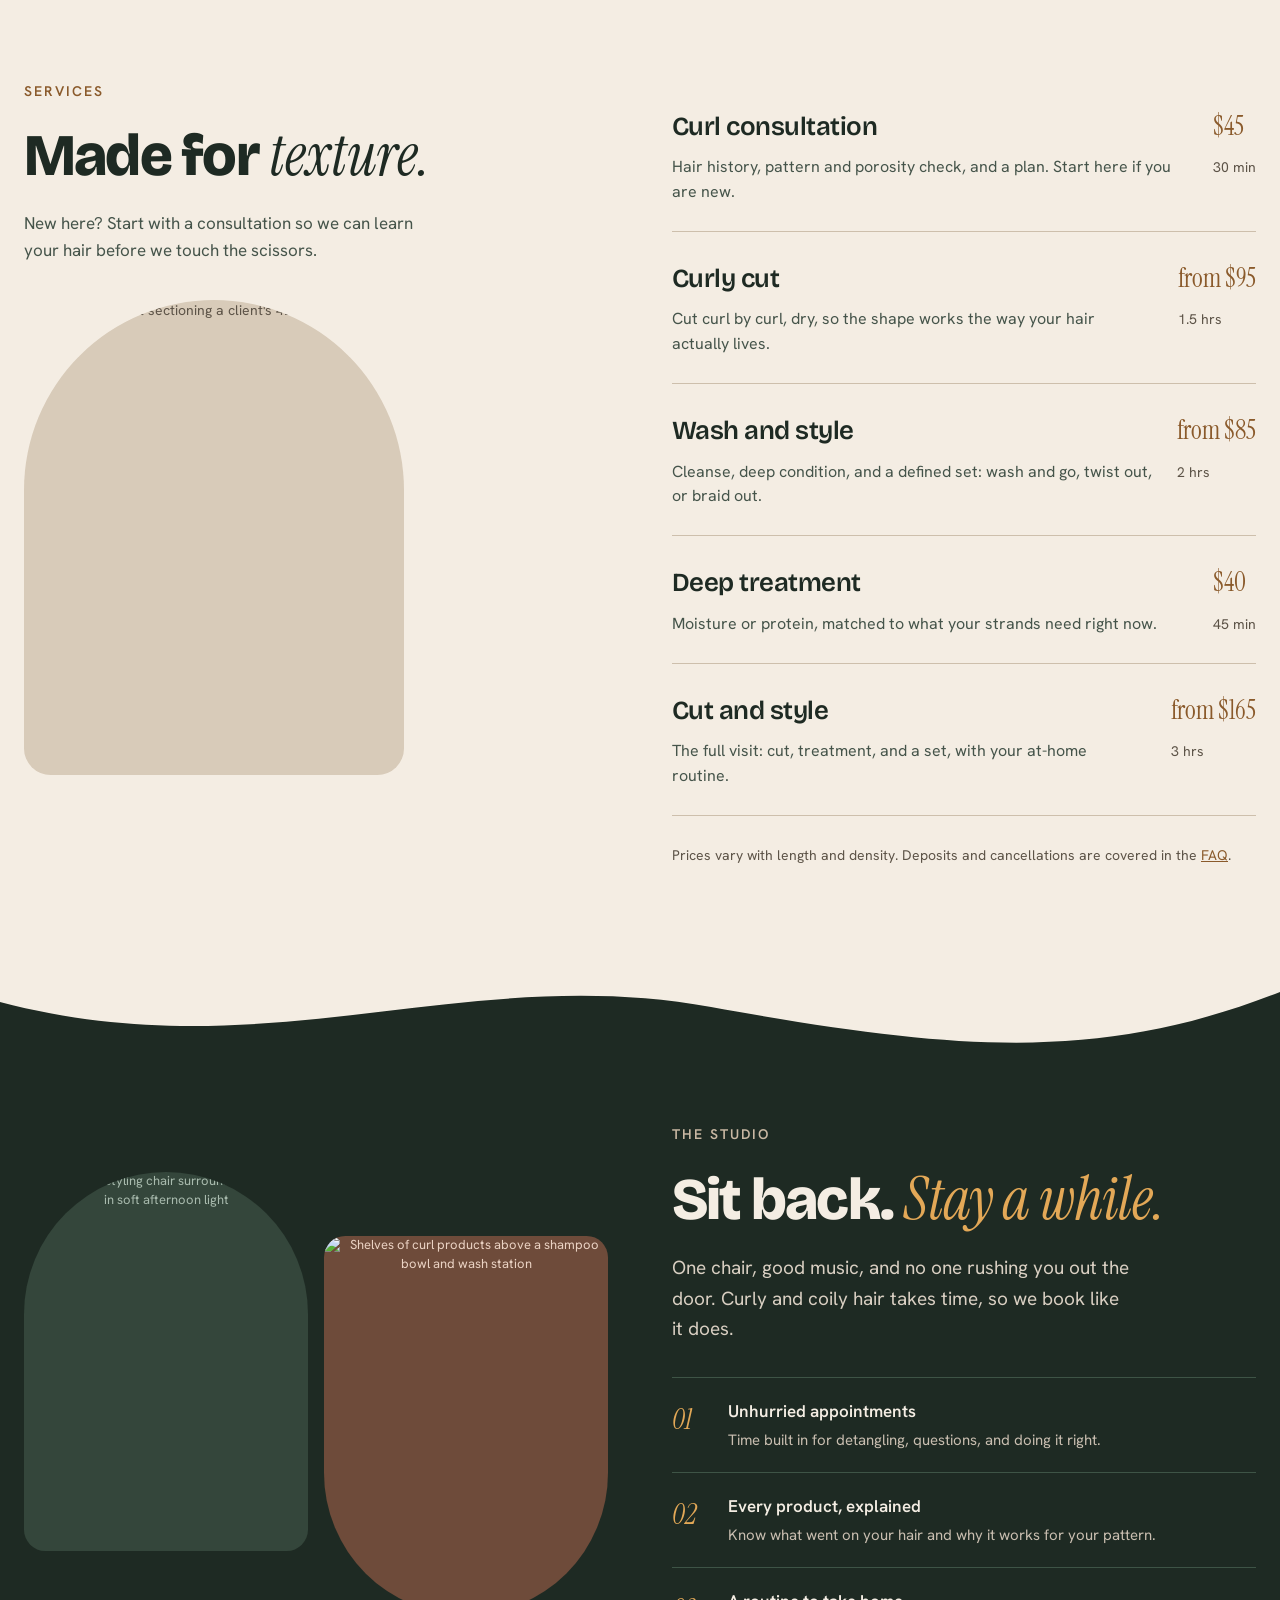
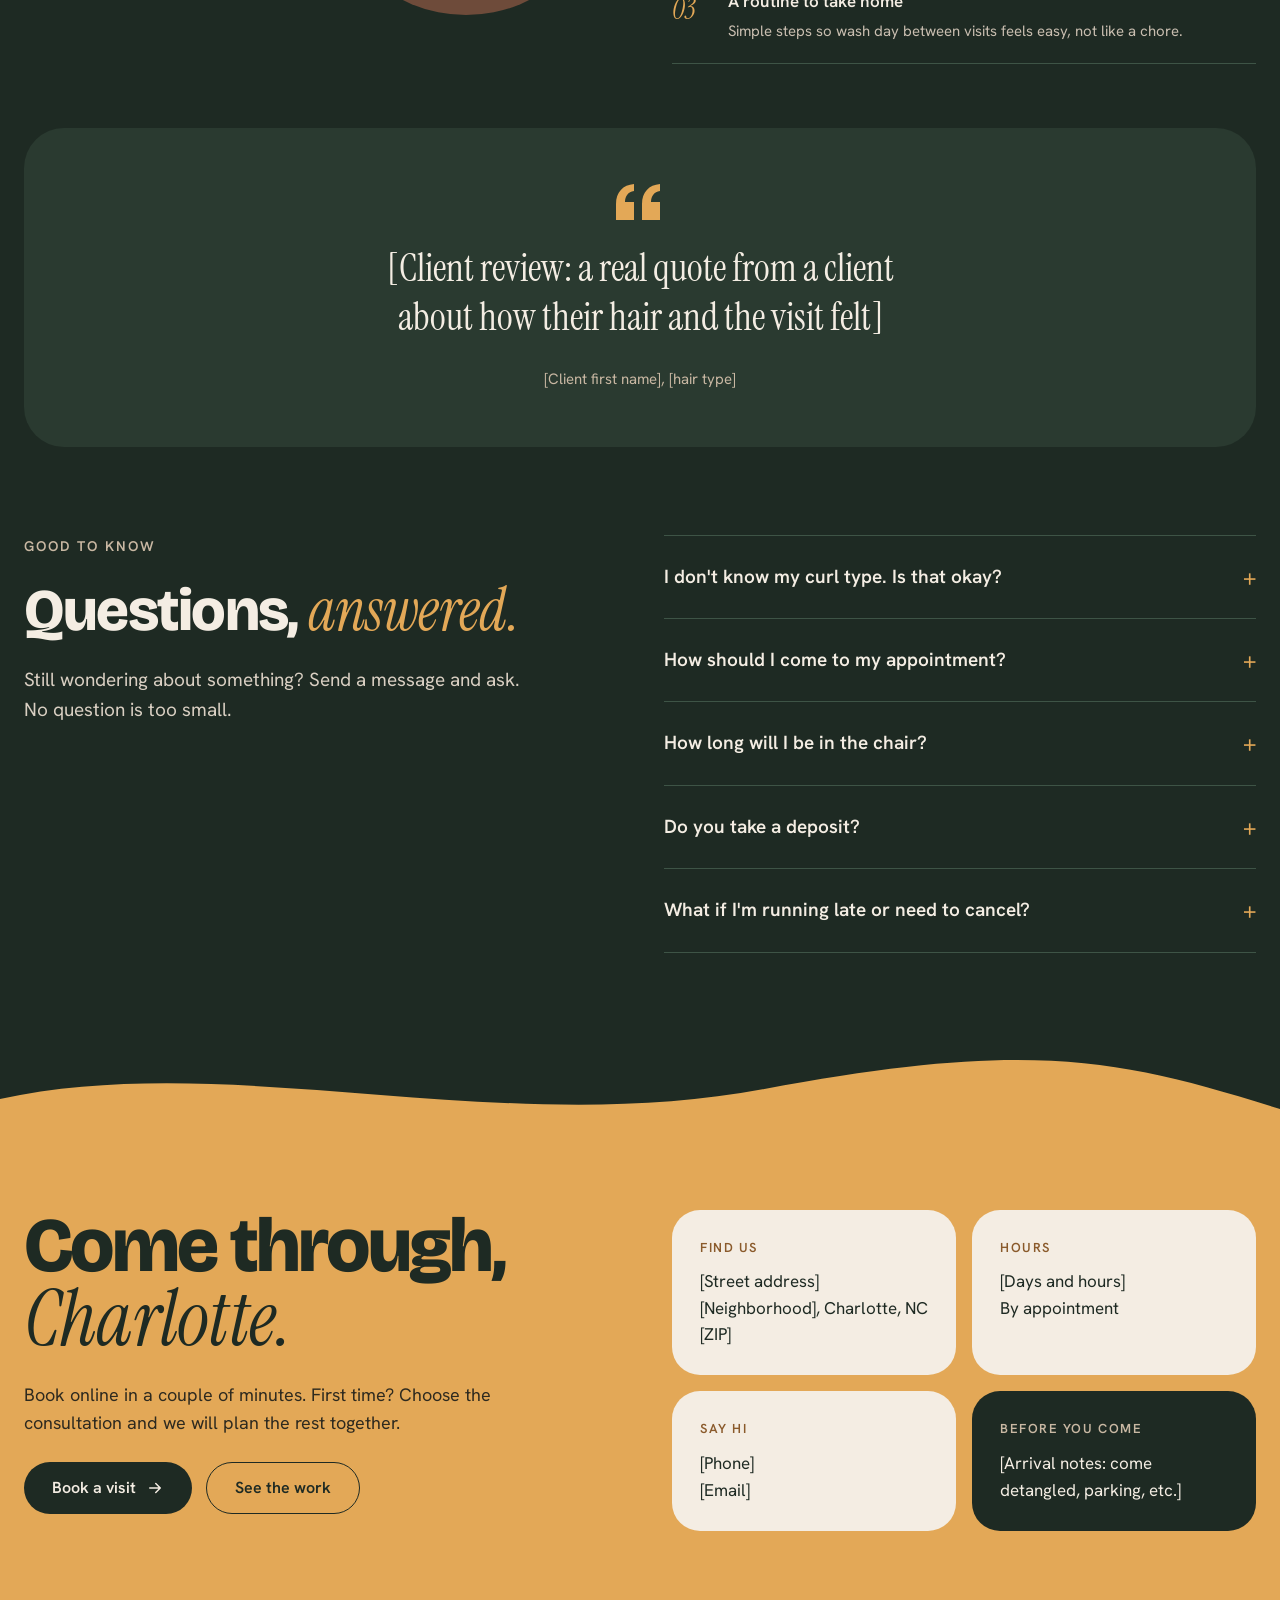
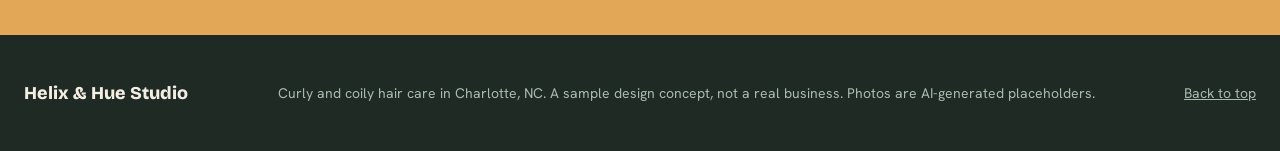
==== commit 65b735c5: "Add hero photos" ====
--- a/index.html
+++ b/index.html
@@ -46,8 +46,8 @@
         </div>
       </div>
       <div class="hero-media">
-        <div class="ph ph-blob-lg">[Photo: client portrait, full coily crown, warm window light]</div>
-        <div class="ph ph-blob-sm">[Photo: close-up of defined 3C curls]</div>
+        <div class="ph ph-blob-lg"><img src="images/hero/portrait.jpg" alt="A smiling client with a full crown of defined coily curls in warm window light" width="760" height="802" fetchpriority="high" decoding="async"></div>
+        <div class="ph ph-blob-sm"><img src="images/hero/curls-closeup.jpg" alt="Close-up of glossy, defined 3C curls" width="600" height="600" decoding="async"></div>
       </div>
     </section>
 
@@ -126,7 +126,7 @@
           <p class="eyebrow">Services</p>
           <h2 class="h2">Made for <em>texture.</em></h2>
           <p class="muted narrow">New here? Start with a consultation so we can learn your hair before we touch the scissors.</p>
-          <div class="ph ph-arch">[Photo: stylist sectioning a 4B twist-out]</div>
+          <div class="ph ph-arch"><img src="images/studio/services.jpg" alt="A stylist sectioning a client's 4B twist-out" width="794" height="992" loading="lazy" decoding="async"></div>
         </div>
         <div>
           <ul class="services" role="list">
@@ -146,8 +146,8 @@
     <section id="studio" class="container section">
       <div class="split split-center">
         <div class="duo">
-          <div class="ph ph-arch-dark">[Photo: the studio chair, plants, soft light]</div>
-          <div class="ph ph-arch-flip">[Photo: product shelf and wash station]</div>
+          <div class="ph ph-arch-dark"><img src="images/studio/studio-chair.jpg" alt="An empty styling chair surrounded by plants in soft afternoon light" width="388" height="517" loading="lazy" decoding="async"></div>
+          <div class="ph ph-arch-flip"><img src="images/studio/studio-shelf.jpg" alt="Shelves of curl products above a shampoo bowl and wash station" width="350" height="467" loading="lazy" decoding="async"></div>
         </div>
         <div class="stack">
           <p class="eyebrow eyebrow-light">The studio</p>
@@ -209,7 +209,7 @@
 
   <footer class="site-footer container">
     <span class="brand-sm">Helix &amp; Hue Studio</span>
-    <span>Curly and coily hair care in Charlotte, NC. A sample design concept, not a real business. Gallery photos are AI-generated placeholders.</span>
+    <span>Curly and coily hair care in Charlotte, NC. A sample design concept, not a real business. Photos are AI-generated placeholders.</span>
     <a href="#top">Back to top</a>
   </footer>
 </body>
--- a/css/styles.css
+++ b/css/styles.css
@@ -188,6 +188,9 @@
   font-size: 14px;
   line-height: 1.45;
 }
+.ph:has(img) { padding: 0; overflow: hidden; }
+.ph img { display: block; width: 100%; height: 100%; object-fit: cover; }
+.ph-blob-lg img { object-position: 50% 30%; }
 
 /* Header */
 
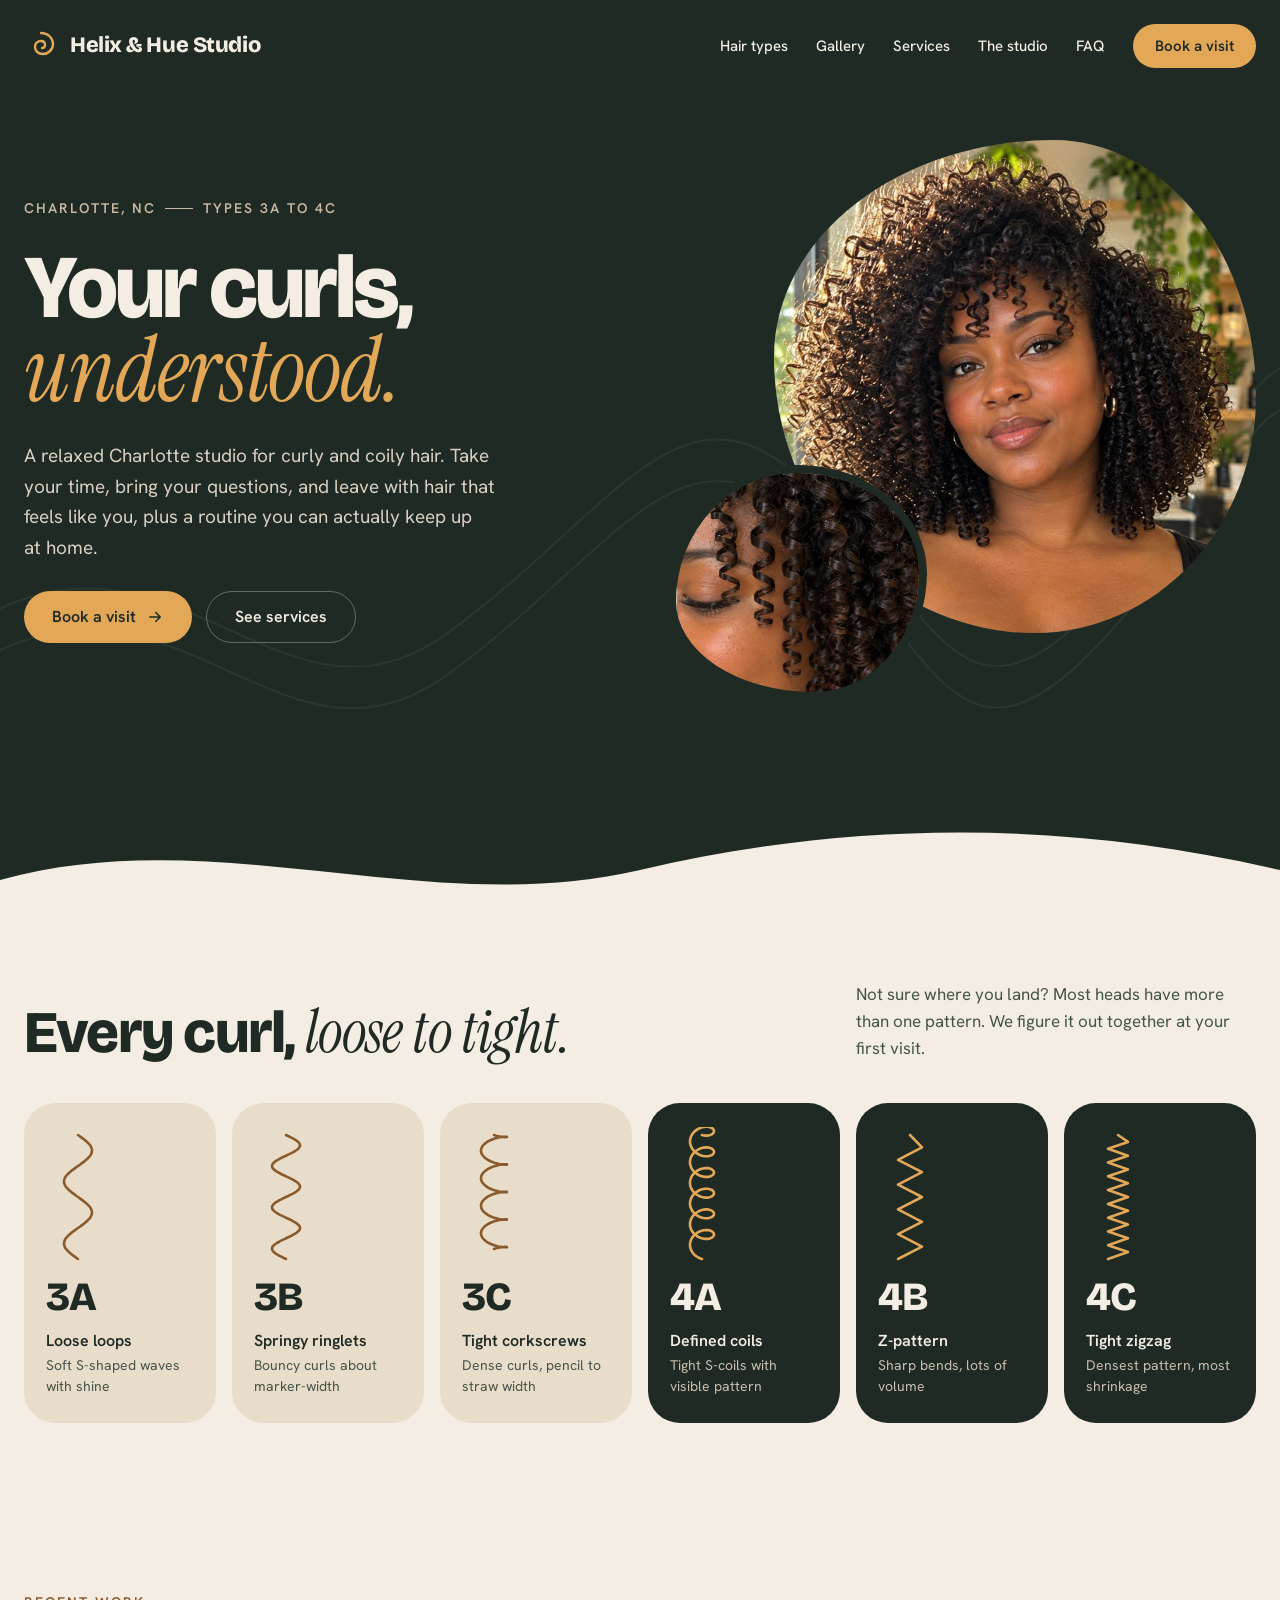
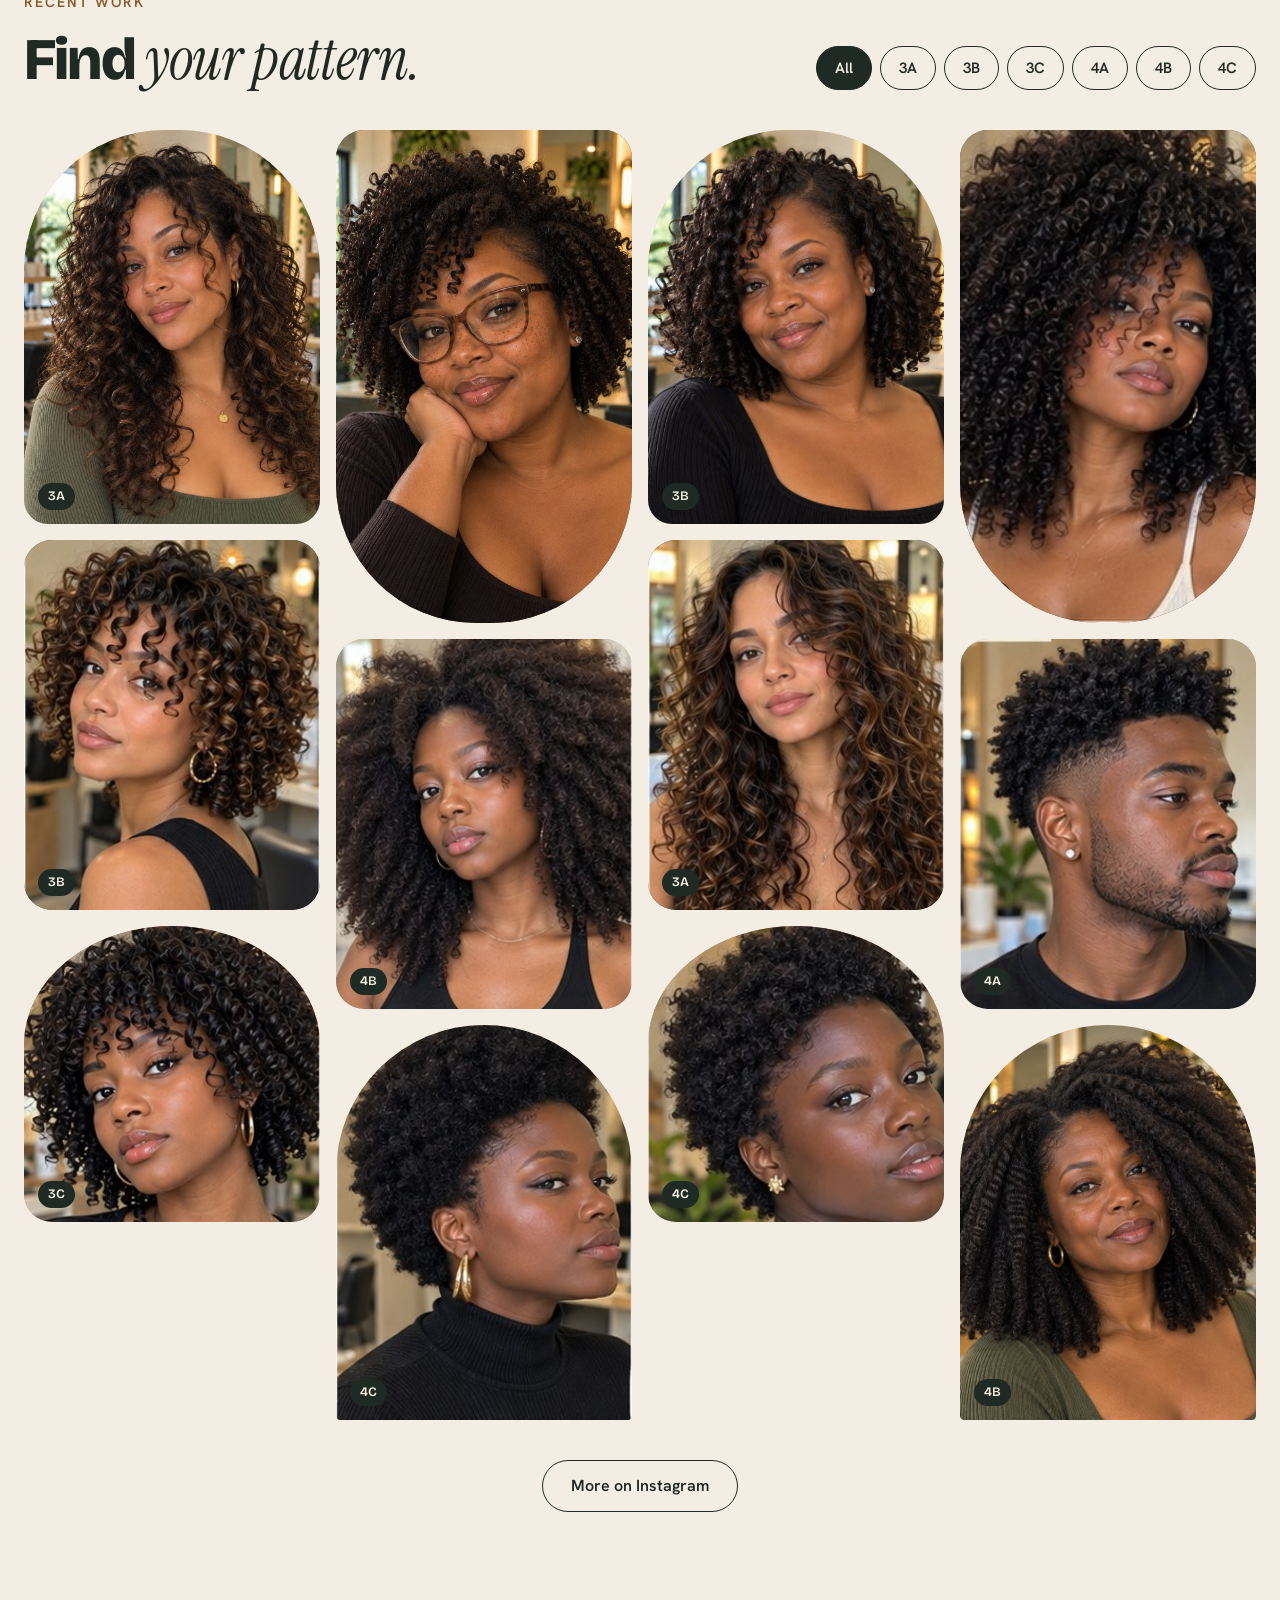
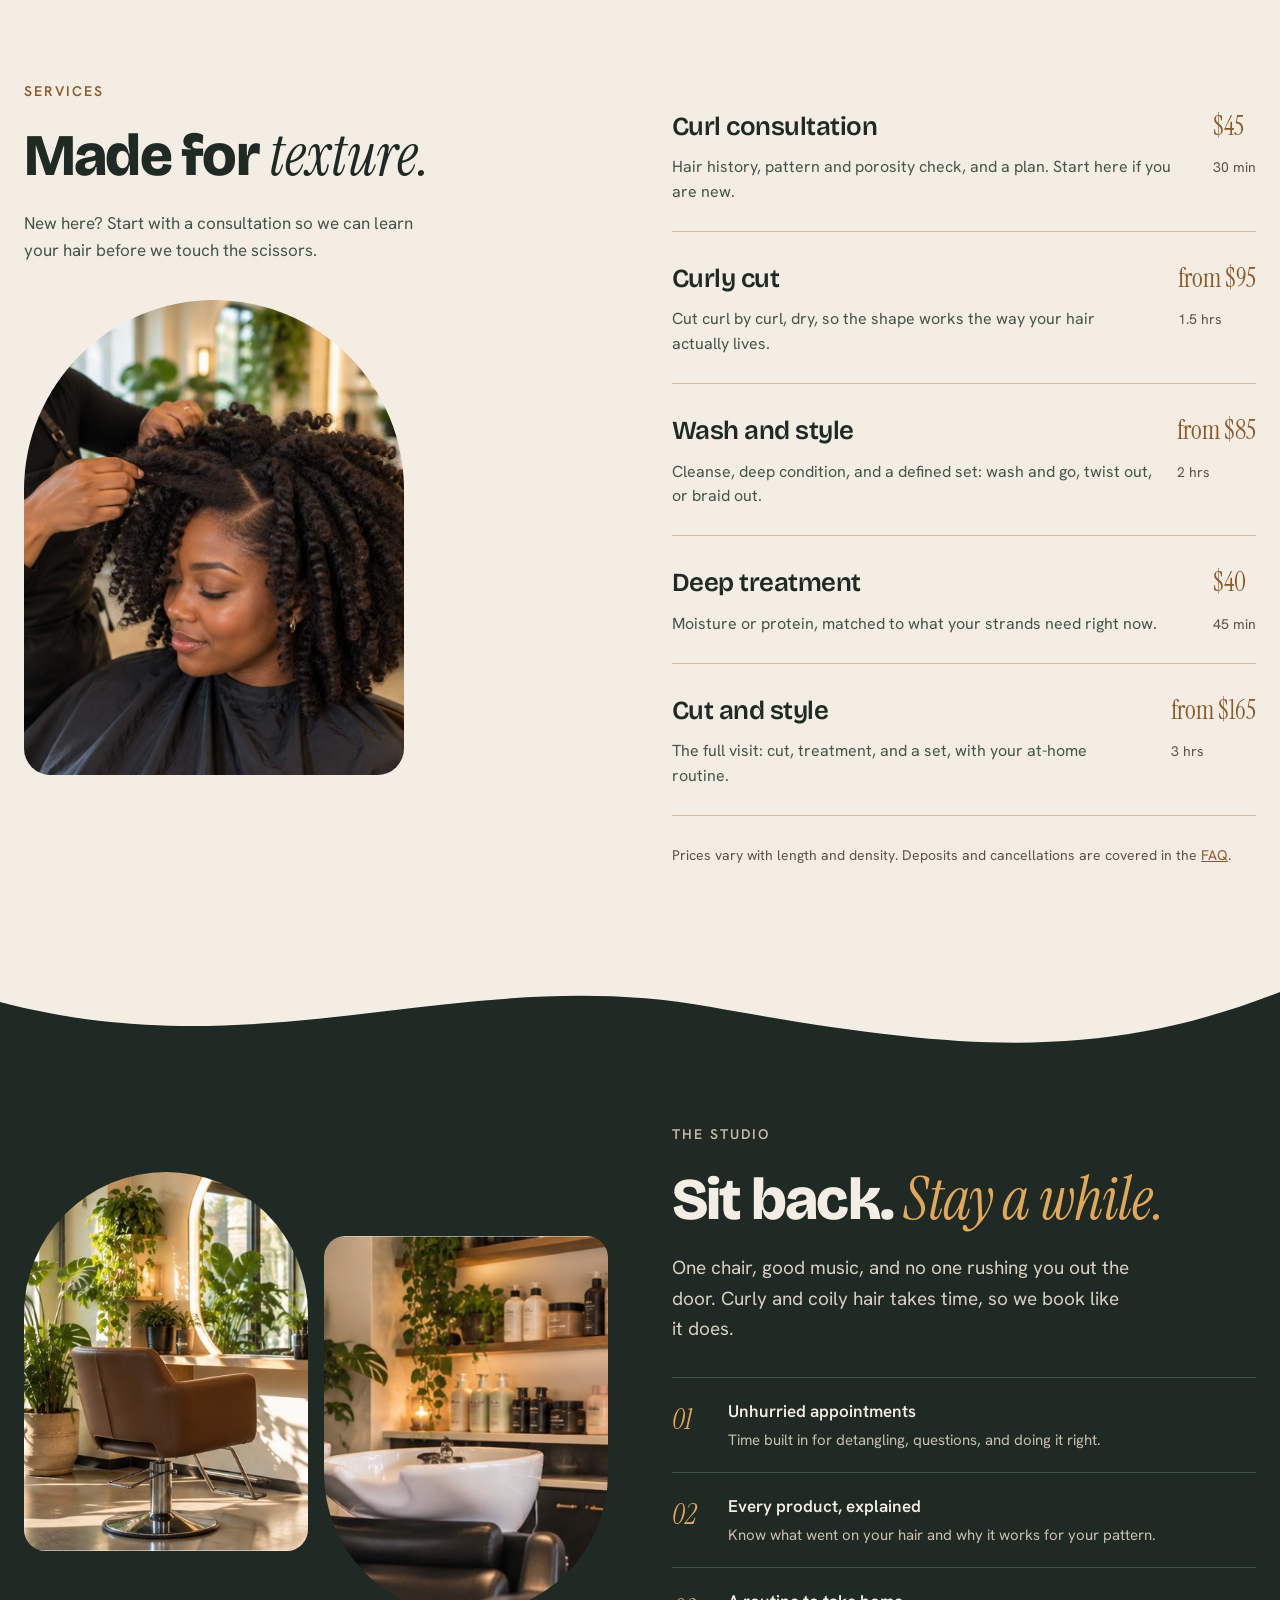
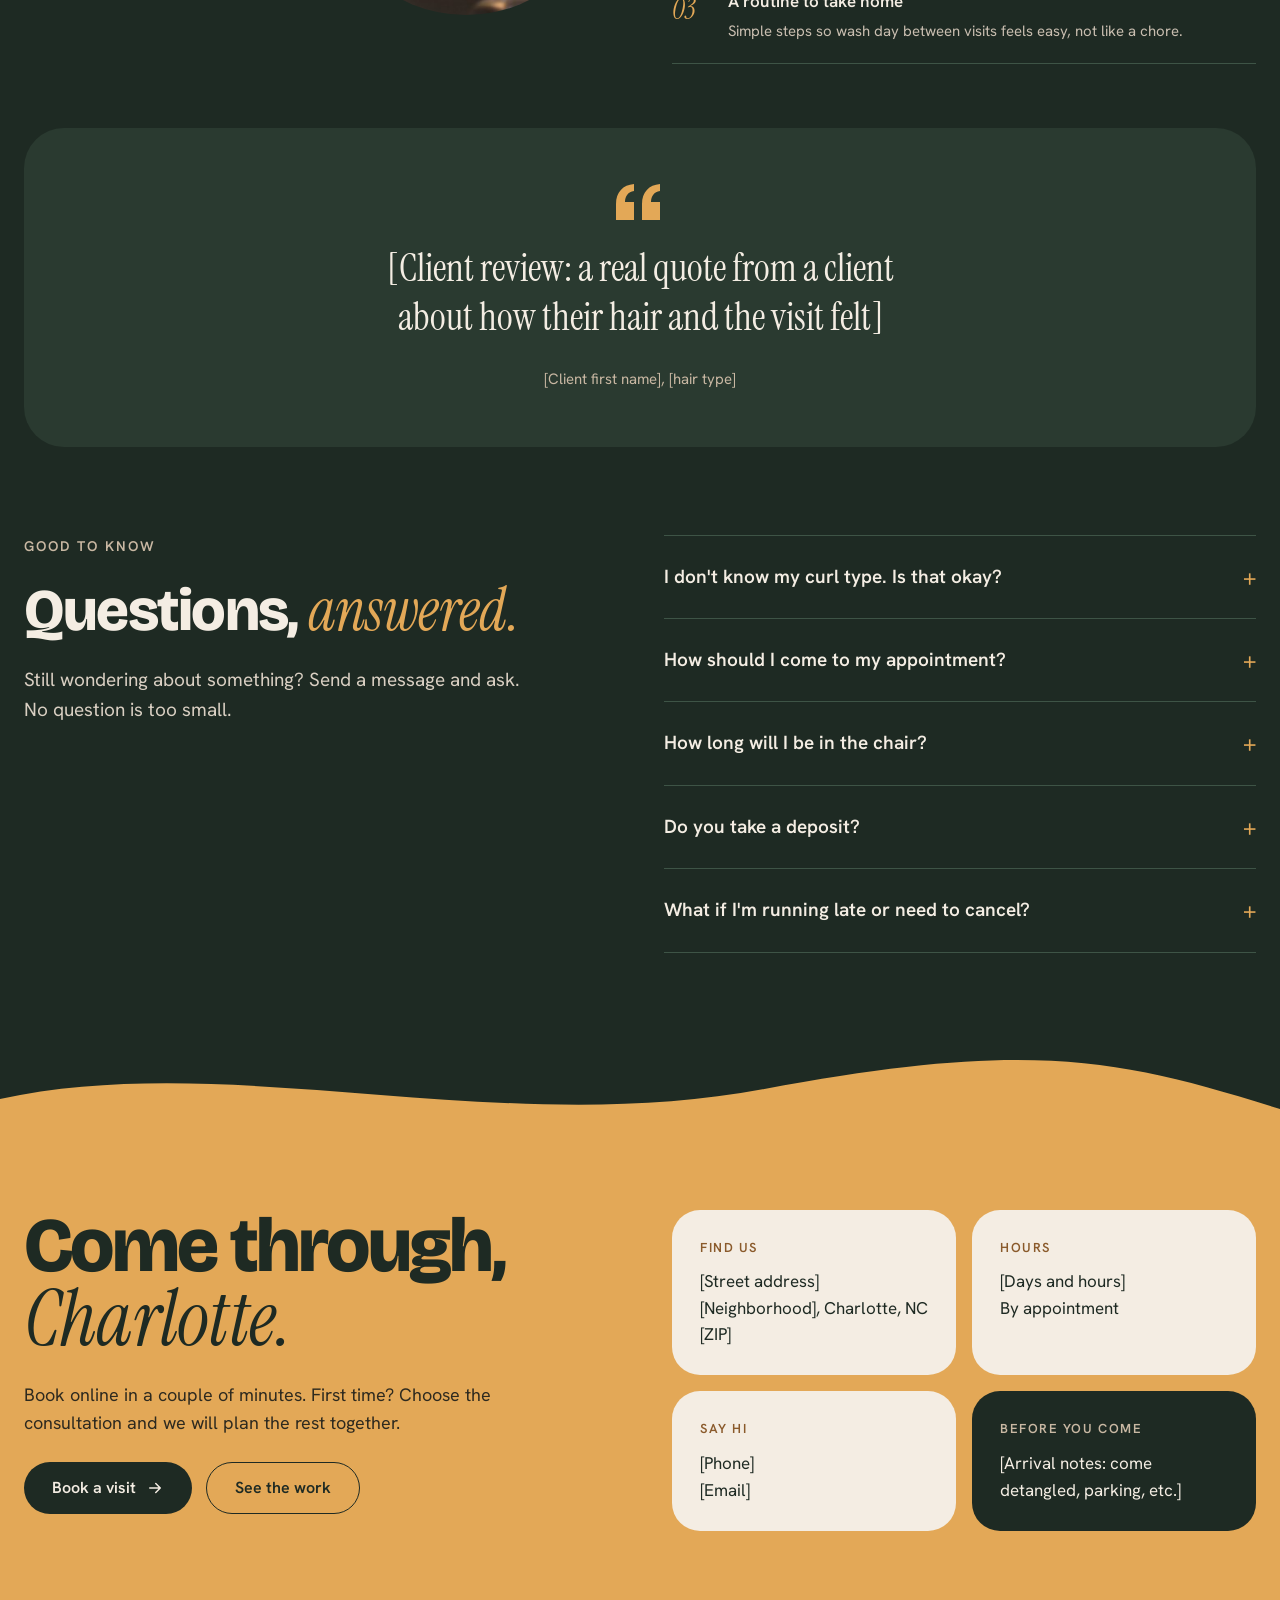
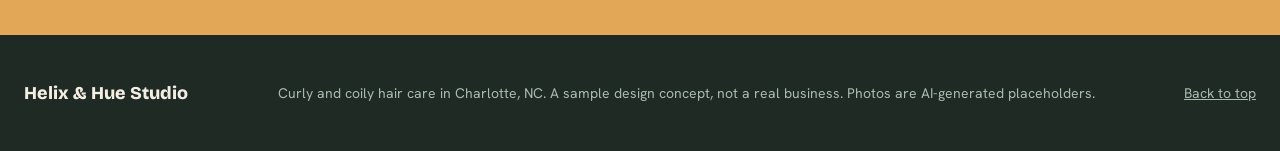
==== commit 1292194e: "Replace 4A photo with a more accurate twist out" ====
--- a/index.html
+++ b/index.html
@@ -108,7 +108,7 @@
           <li class="shot t1" data-type="3A"><img src="images/gallery/3a-1.jpg" alt="Long, loose 3A curls styled as a wash and go" width="900" height="1200" loading="lazy" decoding="async"><b>3A</b></li>
           <li class="shot t2" data-type="3B"><img src="images/gallery/3b-1.jpg" alt="Springy 3B ringlets, defined and diffused" width="279" height="349" loading="lazy" decoding="async"><b>3B</b></li>
           <li class="shot t3" data-type="3C"><img src="images/gallery/3c-1.jpg" alt="Dense 3C corkscrew curls in a rounded curly cut" width="282" height="282" loading="lazy" decoding="async"><b>3C</b></li>
-          <li class="shot t4" data-type="4A"><img src="images/gallery/4a-1.jpg" alt="Defined 4A coils in a day-two twist out" width="230" height="383" loading="lazy" decoding="async"><b>4A</b></li>
+          <li class="shot t4" data-type="4A"><img src="images/gallery/4a-1.jpg" alt="Tight 4A coils in a soft, day-two twist out" width="480" height="800" loading="lazy" decoding="async"><b>4A</b></li>
           <li class="shot t5" data-type="4B"><img src="images/gallery/4b-1.jpg" alt="A full, fluffy 4B braid out with volume" width="282" height="352" loading="lazy" decoding="async"><b>4B</b></li>
           <li class="shot t6" data-type="4C"><img src="images/gallery/4c-1.jpg" alt="A shaped, tapered cut on a full 4C crown" width="279" height="372" loading="lazy" decoding="async"><b>4C</b></li>
           <li class="shot t1" data-type="3B"><img src="images/gallery/3b-2.jpg" alt="Glossy, moisturized 3B ringlets after a deep treatment" width="660" height="880" loading="lazy" decoding="async"><b>3B</b></li>
